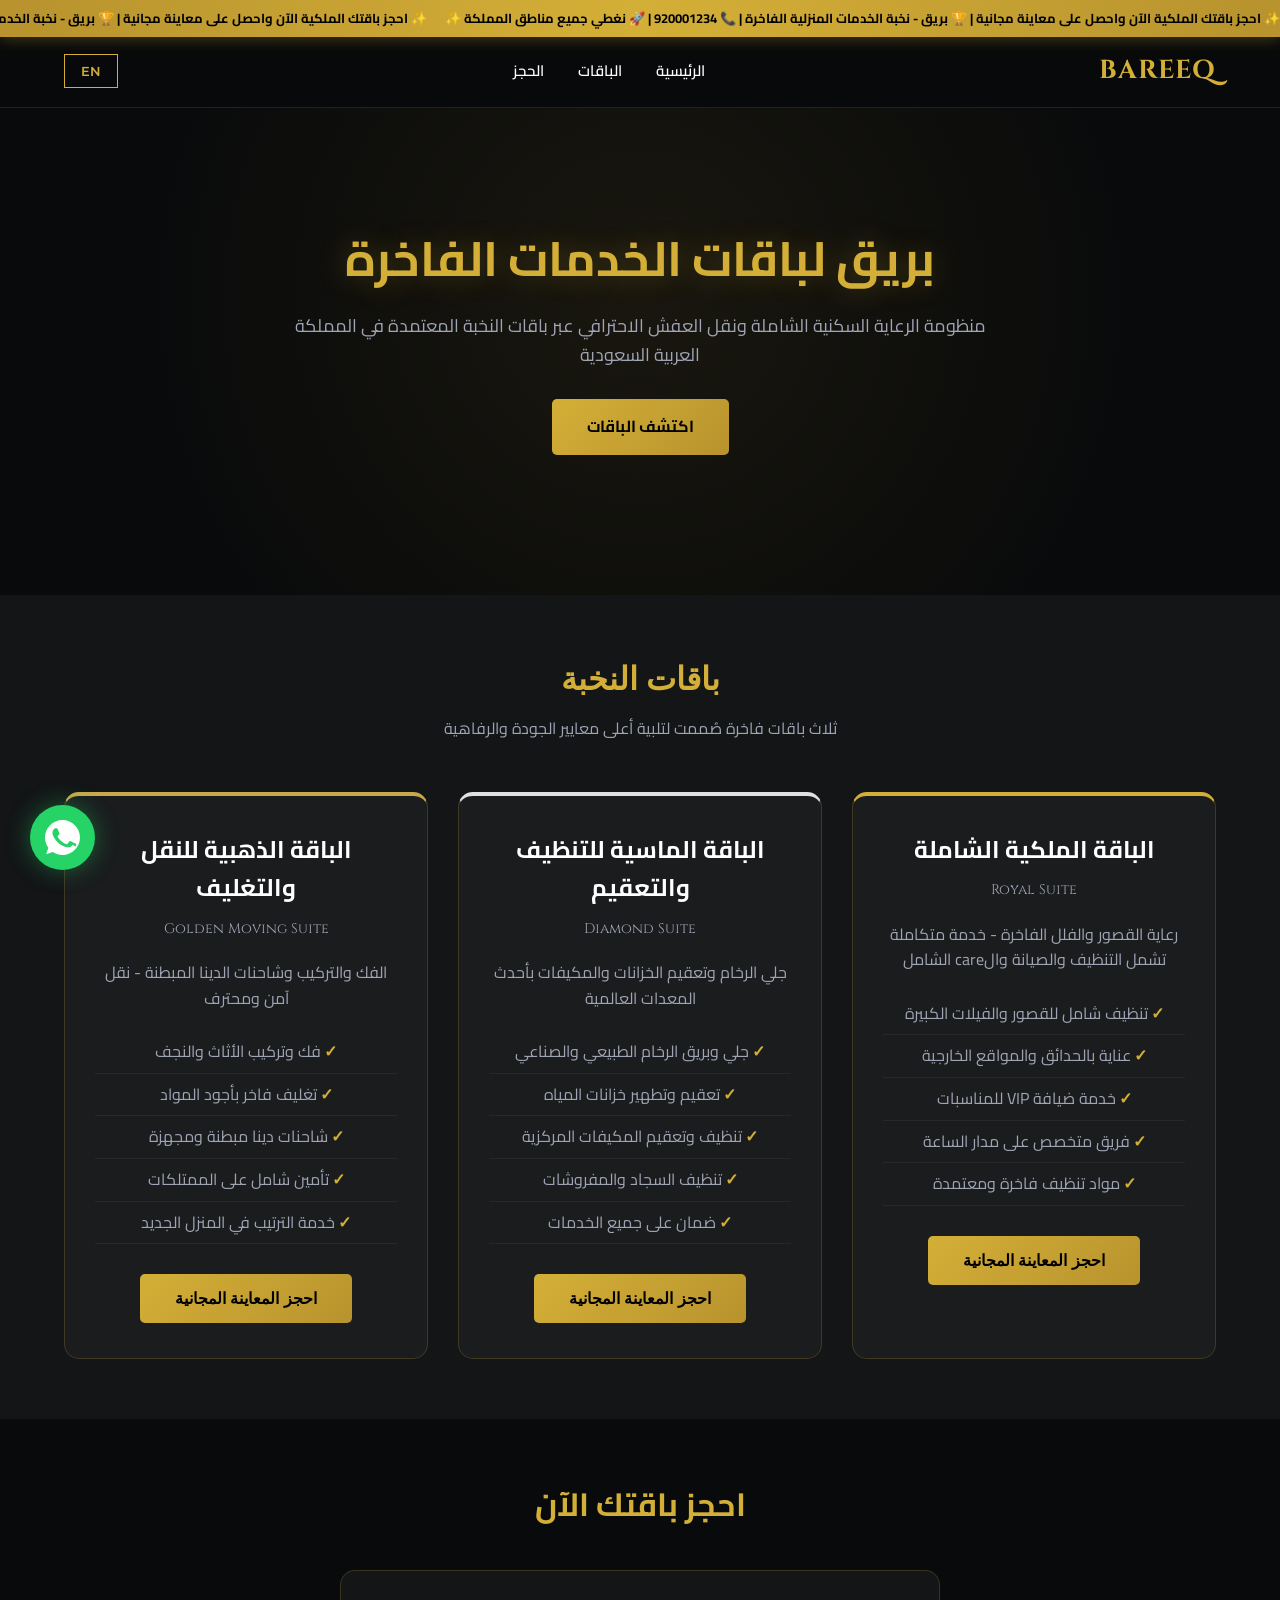
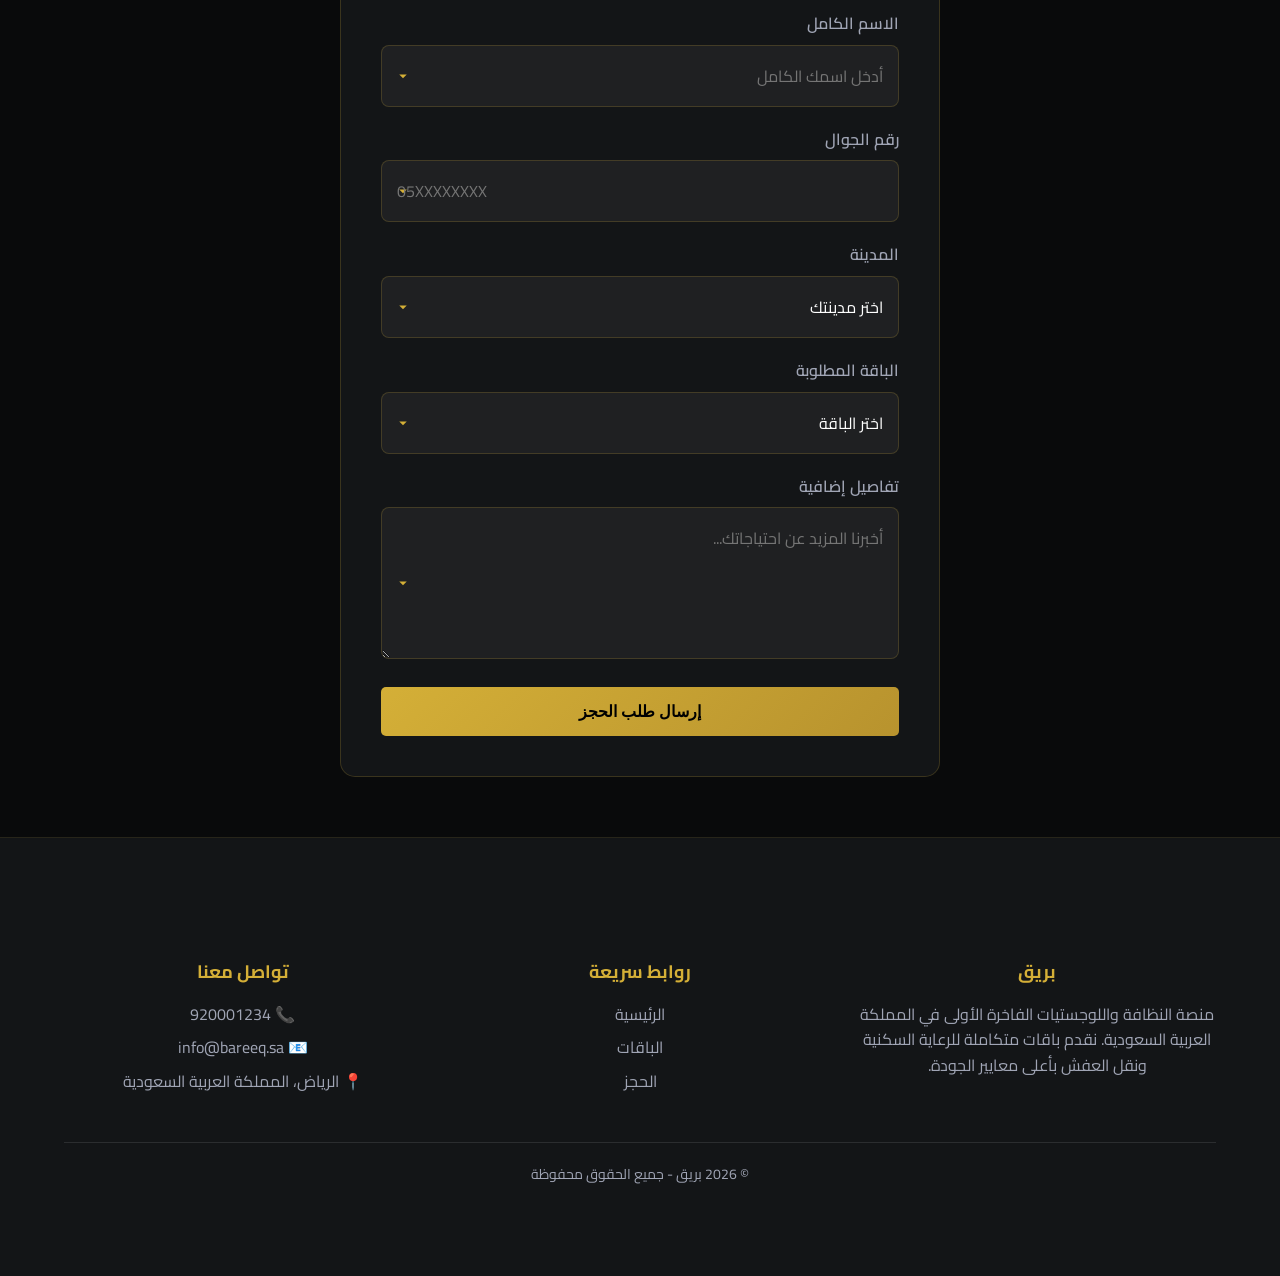
==== doctor/index.html @ 12a72734 "Add files via upload" ====
<!DOCTYPE html>
<html lang="ar" dir="rtl" id="sub-root">
<head>
    <meta charset="UTF-8">
    <meta name="viewport" content="width=device-width, initial-scale=1.0">
    <title>بريق لباقات الخدمات المنزلية واللوجستية الفاخرة | Bareeq Premium Suites</title>
    <meta name="description" content="منظومة الرعاية السكنية الفاخرة ونقل العفش الشامل عبر باقات النخبة المعتمدة في المملكة العربية السعودية. احجز باقتك الآن لتأكيد المعاينة المجانية.">
    
    <meta name="google-site-verification" content="BAREEQ_VIP_VERIFICATION_TOKEN_2026">

    <link rel="preconnect" href="https://fonts.googleapis.com">
    <link rel="preconnect" href="https://fonts.gstatic.com" crossorigin>
    <link href="https://fonts.googleapis.com/css2?family=Cairo:wght@400;600;700&family=Cinzel:wght@600;700&family=Montserrat:wght@400;600;700&display=swap" rel="stylesheet">

    <style>
        :root {
            --charcoal: #090A0B;
            --slate: #131517;
            --gold: #D4AF37;
            --gold-hover: #F3E5AB;
            --white: #FFFFFF;
            --gray: #A0A5B5;
            --success: #25D366;
            --font-ar: 'Cairo', sans-serif;
            --font-en: 'Montserrat', sans-serif;
            --font-title-en: 'Cinzel', serif;
        }

        * { box-sizing: border-box; margin: 0; padding: 0; transition: all 0.3s cubic-bezier(0.25, 0.8, 0.25, 1); }

        body {
            background-color: var(--charcoal);
            color: var(--white);
            font-family: var(--font-ar);
            line-height: 1.6;
            overflow-x: hidden;
        }

        body.en-mode { font-family: var(--font-en); }
        body.en-mode h1, body.en-mode h2, body.en-mode h3 { font-family: var(--font-title-en); }

        .container { width: 90%; max-width: 1200px; margin: 0 auto; padding: 60px 0; }

        /* شريط الإعلانات الفاخر */
        .promo-ticker {
            background: linear-gradient(90deg, #B8932E, var(--gold), #B8932E);
            color: #000; font-weight: 700; font-size: 13px; padding: 8px 0;
            position: fixed; width: 100%; top: 0; z-index: 1100; overflow: hidden;
            box-shadow: 0 2px 15px rgba(212,175,55,0.3);
        }
        .ticker-wrap { display: flex; width: 100%; }
        .ticker-move {
            display: inline-block; white-space: nowrap;
            animation: ticker 20s linear infinite;
        }
        body.en-mode .ticker-move {
            animation: ticker-en 20s linear infinite;
        }
        @keyframes ticker {
            0% { transform: translateX(0); }
            100% { transform: translateX(-50%); }
        }
        @keyframes ticker-en {
            0% { transform: translateX(-50%); }
            100% { transform: translateX(0); }
        }

        /* HEADER */
        header {
            background-color: rgba(9, 10, 11, 0.95);
            border-bottom: 1px solid rgba(214, 175, 55, 0.15);
            position: fixed; width: 100%; top: 35px; z-index: 1000; backdrop-filter: blur(10px);
        }
        .nav-container {
            width: 90%; max-width: 1200px; margin: 0 auto;
            display: flex; justify-content: space-between; align-items: center; padding: 15px 0;
        }
        .logo { font-size: 26px; font-weight: 700; color: var(--gold); font-family: var(--font-title-en) !important; letter-spacing: 1px; }

        nav { display: flex; align-items: center; gap: 10px; }
        nav a {
            color: var(--white); text-decoration: none; margin: 0 12px;
            font-weight: 600; font-size: 15px;
        }
        nav a:hover { color: var(--gold); }

        .header-controls { display: flex; align-items: center; gap: 15px; }
        .lang-btn {
            background: none; border: 1px solid var(--gold); color: var(--gold);
            padding: 8px 16px; cursor: pointer; font-weight: 600; font-family: var(--font-en);
        }
        .lang-btn:hover { background-color: var(--gold); color: #000; box-shadow: 0 0 15px rgba(212,175,55,0.4); }

        .menu-toggle {
            display: none; background: none; border: none; cursor: pointer;
            width: 30px; height: 24px; position: relative; z-index: 1001;
        }
        .menu-toggle span {
            display: block; width: 100%; height: 3px; background: var(--gold);
            border-radius: 2px; position: absolute; left: 0; transition: 0.3s;
        }
        .menu-toggle span:nth-child(1) { top: 0; }
        .menu-toggle span:nth-child(2) { top: 10px; }
        .menu-toggle span:nth-child(3) { top: 20px; }
        .menu-toggle.active span:nth-child(1) { top: 10px; transform: rotate(45deg); }
        .menu-toggle.active span:nth-child(2) { opacity: 0; }
        .menu-toggle.active span:nth-child(3) { top: 10px; transform: rotate(-45deg); }

        /* HERO SECTION */
        .hero {
            padding: 160px 0 80px 0;
            background: radial-gradient(circle at center, rgba(212,175,55,0.08) 0%, transparent 70%);
            text-align: center;
            position: relative;
        }
        .hero h1 {
            font-size: 48px; font-weight: 700; color: var(--gold); margin-bottom: 15px;
            text-shadow: 0 0 30px rgba(212,175,55,0.3);
        }
        .hero p {
            font-size: 18px; color: var(--gray); max-width: 700px; margin: 0 auto 30px auto;
        }

        /* BUTTONS */
        .btn-primary {
            background: linear-gradient(135deg, var(--gold), #B8932E);
            color: #000; padding: 15px 35px; border: none; cursor: pointer;
            font-weight: 700; font-size: 16px; border-radius: 5px; display: inline-block;
            text-decoration: none;
        }
        .btn-primary:hover {
            box-shadow: 0 0 30px rgba(212,175,55,0.5);
            transform: translateY(-2px);
        }

        /* PACKAGES */
        .packages { background-color: var(--slate); }
        .packages .container { text-align: center; }
        .packages h2 {
            font-size: 32px; color: var(--gold); margin-bottom: 10px;
            font-family: var(--font-title-en);
        }
        .packages .subtitle { color: var(--gray); margin-bottom: 50px; }

        .packages-grid {
            display: grid; grid-template-columns: repeat(auto-fit, minmax(300px, 1fr));
            gap: 30px; text-align: center;
        }

        .package-card {
            background: rgba(255,255,255,0.03); border: 1px solid rgba(212,175,55,0.2);
            border-radius: 15px; padding: 35px 30px; position: relative; overflow: hidden;
            text-align: center;
        }
        .package-card:hover { border-color: var(--gold); box-shadow: 0 0 40px rgba(212,175,55,0.1); }
        .package-card.royal { border-top: 4px solid var(--gold); }
        .package-card.diamond { border-top: 4px solid #E0E0E0; }
        .package-card.golden { border-top: 4px solid #C9A84C; }

        .package-card h3 { color: var(--white); font-size: 24px; margin-bottom: 10px; }
        .package-card .en-name { color: var(--gray); font-size: 14px; margin-bottom: 20px; font-family: var(--font-title-en); }

        .features-list { list-style: none; text-align: center; margin-bottom: 30px; }
        .features-list li {
            padding: 8px 0; border-bottom: 1px solid rgba(255,255,255,0.05); color: var(--gray);
        }
        .features-list li::before { content: "✓ "; color: var(--gold); font-weight: bold; }

        /* BOOKING */
        .booking-section { background-color: var(--charcoal); text-align: center; }
        .booking-section h2 { color: var(--gold); margin-bottom: 40px; font-size: 32px; }

        .booking-form {
            background: var(--slate); padding: 40px; border-radius: 15px;
            border: 1px solid rgba(212,175,55,0.2); max-width: 600px; margin: 0 auto;
        }
        .form-group { margin-bottom: 20px; text-align: right; }
        .form-group label { display: block; margin-bottom: 8px; color: var(--gray); font-weight: 600; }
        .form-group input, .form-group select, .form-group textarea {
            width: 100%; padding: 15px; background: rgba(255,255,255,0.05);
            border: 1px solid rgba(212,175,55,0.2); border-radius: 8px; color: var(--white);
            font-family: var(--font-ar); font-size: 16px; appearance: none; -webkit-appearance: none;
            background-image: url("data:image/svg+xml,%3Csvg xmlns='http://www.w3.org/2000/svg' width='12' height='12' fill='%23D4AF37' viewBox='0 0 16 16'%3E%3Cpath d='M8 11L3 6h10z'/%3E%3C/svg%3E");
            background-repeat: no-repeat; background-position: left 15px center;
        }
        .form-group select option {
            background: #1a1c1e; color: var(--white); padding: 10px;
        }
        .form-group input:focus, .form-group select:focus, .form-group textarea:focus {
            outline: none; border-color: var(--gold); box-shadow: 0 0 15px rgba(212,175,55,0.2);
        }

        /* FOOTER */
        footer {
            background: var(--slate); border-top: 1px solid rgba(212,175,55,0.1);
            padding: 60px 0 30px 0; text-align: center;
        }
        .footer-grid {
            display: grid; grid-template-columns: repeat(auto-fit, minmax(250px, 1fr));
            gap: 40px; margin-bottom: 40px; text-align: center;
        }
        .footer-col h4 { color: var(--gold); margin-bottom: 15px; font-size: 18px; }
        .footer-col p, .footer-col a { color: var(--gray); text-decoration: none; display: block; margin-bottom: 8px; }
        .footer-col a:hover { color: var(--gold); }
        .copyright { border-top: 1px solid rgba(255,255,255,0.1); padding-top: 20px; color: var(--gray); font-size: 14px; }

        /* WHATSAPP FAB */
        .whatsapp-fab {
            position: fixed; bottom: 30px; left: 30px; z-index: 999;
            background: var(--success); color: white; width: 65px; height: 65px;
            border-radius: 50%; display: flex; justify-content: center; align-items: center;
            font-size: 35px; box-shadow: 0 0 25px rgba(37,211,102,0.4); cursor: pointer; text-decoration: none;
        }
        .whatsapp-fab:hover { transform: scale(1.1); box-shadow: 0 0 40px rgba(37,211,102,0.6); }

        /* RESPONSIVE */
        @media (max-width: 1024px) {
            .hero h1 { font-size: 40px; }
            .packages h2, .booking-section h2 { font-size: 28px; }
            .package-card h3 { font-size: 22px; }
        }

        @media (max-width: 768px) {
            .container { padding: 40px 0; width: 92%; }
            .promo-ticker { font-size: 11px; padding: 6px 0; }
            header { top: 28px; }
            .nav-container { flex-wrap: wrap; justify-content: center; padding: 12px 0; }
            .menu-toggle { display: block; order: 1; }
            nav {
                display: none; width: 100%; order: 3; flex-direction: column;
                align-items: center; gap: 0; padding: 15px 0 5px 0;
                border-top: 1px solid rgba(212,175,55,0.15); margin-top: 12px;
            }
            nav.active { display: flex; }
            nav a { margin: 10px 0 !important; font-size: 15px; padding: 8px 20px; }
            .nav-lang { margin-top: 5px; }
            .logo { font-size: 22px; order: 0; flex: 1; text-align: right; }
            .header-controls { display: none; }
            .hero { padding: 100px 0 60px 0; }
            .hero h1 { font-size: 30px; line-height: 1.4; margin-bottom: 15px; }
            .hero p { font-size: 15px; line-height: 1.8; margin-bottom: 30px; }
            .hero .btn-primary { padding: 14px 35px; font-size: 15px; }
            .packages h2, .booking-section h2 { font-size: 22px; }
            .packages .subtitle { font-size: 13px; margin-bottom: 30px; }
            .packages-grid { grid-template-columns: 1fr; gap: 20px; }
            .package-card { padding: 25px 20px; }
            .package-card h3 { font-size: 20px; }
            .features-list li { font-size: 14px; padding: 6px 0; }
            .booking-form { padding: 25px 20px; }
            .footer-grid { grid-template-columns: 1fr; gap: 30px; }
            .whatsapp-fab { width: 55px; height: 55px; bottom: 20px; left: 20px; }
            .whatsapp-fab svg { width: 28px; height: 28px; }
        }

        @media (max-width: 480px) {
            .container { width: 94%; padding: 30px 0; }
            .promo-ticker { font-size: 10px; }
            header { top: 24px; }
            .nav-container { padding: 10px 0; }
            nav a { margin: 0 6px !important; font-size: 12px; }
            .lang-btn { padding: 6px 12px; font-size: 12px; }
            .hero { padding: 90px 0 50px 0; }
            .hero h1 { font-size: 26px; line-height: 1.4; margin-bottom: 10px; }
            .hero p { font-size: 13px; line-height: 1.8; margin-bottom: 25px; }
            .btn-primary { padding: 12px 24px; font-size: 14px; width: 100%; text-align: center; }
            .packages h2, .booking-section h2 { font-size: 22px; margin-bottom: 15px; }
            .packages .subtitle { font-size: 13px; }
            .package-card { padding: 20px 15px; border-radius: 10px; }
            .package-card h3 { font-size: 18px; }
            .package-card .en-name { font-size: 12px; }
            .package-card p:nth-of-type(1) { font-size: 13px; }
            .features-list li { font-size: 13px; padding: 5px 0; }
            .booking-form { padding: 20px 15px; border-radius: 10px; }
            .form-group input, .form-group select, .form-group textarea { padding: 12px; font-size: 14px; }
            .footer-col h4 { font-size: 16px; }
            .footer-col p, .footer-col a { font-size: 13px; }
            .copyright { font-size: 12px; }
            .whatsapp-fab { width: 50px; height: 50px; bottom: 15px; left: 15px; }
            .whatsapp-fab svg { width: 25px; height: 25px; }
        }

        @media (max-width: 360px) {
            .hero h1 { font-size: 24px; line-height: 1.4; }
            .hero p { font-size: 12px; line-height: 1.8; }
            nav a { margin: 0 4px !important; font-size: 11px; }
            .package-card h3 { font-size: 16px; }
        }
    </style>
</head>
<body>

    <!-- شريط الإعلانات -->
    <div class="promo-ticker">
        <div class="ticker-wrap">
            <div class="ticker-move">
                ✨ احجز باقتك الملكية الآن واحصل على معاينة مجانية | 🏆 بريق - نخبة الخدمات المنزلية الفاخرة | 📞 920001234 | 🚀 نغطي جميع مناطق المملكة ✨&nbsp;&nbsp;&nbsp;&nbsp;&nbsp;&nbsp;✨ احجز باقتك الملكية الآن واحصل على معاينة مجانية | 🏆 بريق - نخبة الخدمات المنزلية الفاخرة | 📞 920001234 | 🚀 نغطي جميع مناطق المملكة ✨
            </div>
        </div>
    </div>

    <!-- HEADER -->
    <header>
        <div class="nav-container">
            <div class="logo">BAREEQ</div>
            <button class="menu-toggle" onclick="toggleMenu()">
                <span></span><span></span><span></span>
            </button>
            <nav>
                <a href="#home">الرئيسية</a>
                <a href="#packages">الباقات</a>
                <a href="#booking">الحجز</a>
            </nav>
            <div class="header-controls">
                <button class="lang-btn" onclick="toggleLang()">EN</button>
            </div>
        </div>
    </header>

    <!-- HERO -->
    <section class="hero" id="home">
        <div class="container">
            <h1>بريق لباقات الخدمات الفاخرة</h1>
            <p>منظومة الرعاية السكنية الشاملة ونقل العفش الاحترافي عبر باقات النخبة المعتمدة في المملكة العربية السعودية</p>
            <a href="#packages" class="btn-primary">اكتشف الباقات</a>
        </div>
    </section>

    <!-- PACKAGES -->
    <section class="packages" id="packages">
        <div class="container">
            <h2>باقات النخبة</h2>
            <p class="subtitle">ثلاث باقات فاخرة صُممت لتلبية أعلى معايير الجودة والرفاهية</p>
            
            <div class="packages-grid">
                <!-- الباقة الملكية -->
                <div class="package-card royal">
                    <h3>الباقة الملكية الشاملة</h3>
                    <p class="en-name">Royal Suite</p>
                    <p style="color:var(--gray);margin-bottom:20px;">رعاية القصور والفلل الفاخرة - خدمة متكاملة تشمل التنظيف والصيانة والcare الشامل</p>
                    <ul class="features-list">
                        <li>تنظيف شامل للقصور والفيلات الكبيرة</li>
                        <li>عناية بالحدائق والمواقع الخارجية</li>
                        <li>خدمة ضيافة VIP للمناسبات</li>
                        <li>فريق متخصص على مدار الساعة</li>
                        <li>مواد تنظيف فاخرة ومعتمدة</li>
                    </ul>
                    <button class="btn-primary" onclick="selectPackage('royal')">احجز المعاينة المجانية</button>
                </div>

                <!-- الباقة الماسية -->
                <div class="package-card diamond">
                    <h3>الباقة الماسية للتنظيف والتعقيم</h3>
                    <p class="en-name">Diamond Suite</p>
                    <p style="color:var(--gray);margin-bottom:20px;">جلي الرخام وتعقيم الخزانات والمكيفات بأحدث المعدات العالمية</p>
                    <ul class="features-list">
                        <li>جلي وبريق الرخام الطبيعي والصناعي</li>
                        <li>تعقيم وتطهير خزانات المياه</li>
                        <li>تنظيف وتعقيم المكيفات المركزية</li>
                        <li>تنظيف السجاد والمفروشات</li>
                        <li>ضمان على جميع الخدمات</li>
                    </ul>
                    <button class="btn-primary" onclick="selectPackage('diamond')">احجز المعاينة المجانية</button>
                </div>

                <!-- الباقة الذهبية -->
                <div class="package-card golden">
                    <h3>الباقة الذهبية للنقل والتغليف</h3>
                    <p class="en-name">Golden Moving Suite</p>
                    <p style="color:var(--gray);margin-bottom:20px;">الفك والتركيب وشاحنات الدينا المبطنة - نقل آمن ومحترف</p>
                    <ul class="features-list">
                        <li>فك وتركيب الأثاث والنجف</li>
                        <li>تغليف فاخر بأجود المواد</li>
                        <li>شاحنات دينا مبطنة ومجهزة</li>
                        <li>تأمين شامل على الممتلكات</li>
                        <li>خدمة الترتيب في المنزل الجديد</li>
                    </ul>
                    <button class="btn-primary" onclick="selectPackage('golden')">احجز المعاينة المجانية</button>
                </div>
            </div>
        </div>
    </section>

    <!-- BOOKING -->
    <section class="booking-section" id="booking">
        <div class="container">
            <h2>احجز باقتك الآن</h2>
            <div class="booking-form">
                <form id="bookingForm" onsubmit="handleBooking(event)">
                    <div class="form-group">
                        <label>الاسم الكامل</label>
                        <input type="text" name="name" placeholder="أدخل اسمك الكامل" required>
                    </div>
                    <div class="form-group">
                        <label>رقم الجوال</label>
                        <input type="tel" name="phone" placeholder="05XXXXXXXX" required>
                    </div>
                    <div class="form-group">
                        <label>المدينة</label>
                        <select name="city" required>
                            <option value="">اختر مدينتك</option>
                            <option value="riyadh">الرياض</option>
                            <option value="jeddah">جدة</option>
                            <option value="makkah">مكة المكرمة</option>
                            <option value="madinah">المدينة المنورة</option>
                            <option value="dammam">الدمام</option>
                            <option value="other">أخرى</option>
                        </select>
                    </div>
                    <div class="form-group">
                        <label>الباقة المطلوبة</label>
                        <select name="package" id="packageSelect" required>
                            <option value="">اختر الباقة</option>
                            <option value="royal">👑 الباقة الملكية الشاملة</option>
                            <option value="diamond">💎 الباقة الماسية للتنظيف والتعقيم</option>
                            <option value="golden">📦 الباقة الذهبية للنقل والتغليف</option>
                        </select>
                    </div>
                    <div class="form-group">
                        <label>تفاصيل إضافية</label>
                        <textarea name="details" rows="4" placeholder="أخبرنا المزيد عن احتياجاتك..."></textarea>
                    </div>
                    <button type="submit" class="btn-primary" style="width:100%;">إرسال طلب الحجز</button>
                </form>
            </div>
        </div>
    </section>

    <!-- FOOTER -->
    <footer>
        <div class="container">
            <div class="footer-grid">
                <div class="footer-col">
                    <h4>بريق</h4>
                    <p>منصة النظافة واللوجستيات الفاخرة الأولى في المملكة العربية السعودية. نقدم باقات متكاملة للرعاية السكنية ونقل العفش بأعلى معايير الجودة.</p>
                </div>
                <div class="footer-col">
                    <h4>روابط سريعة</h4>
                    <a href="#home">الرئيسية</a>
                    <a href="#packages">الباقات</a>
                    <a href="#booking">الحجز</a>
                </div>
                <div class="footer-col">
                    <h4>تواصل معنا</h4>
                    <p>📞 920001234</p>
                    <p>📧 info@bareeq.sa</p>
                    <p>📍 الرياض، المملكة العربية السعودية</p>
                </div>
            </div>
            <div class="copyright">
                © 2026 بريق - جميع الحقوق محفوظة
            </div>
        </div>
    </footer>

    <!-- WHATSAPP -->
    <a href="https://wa.me/966500000000" class="whatsapp-fab" target="_blank">
        <svg viewBox="0 0 32 32" width="35" height="35" fill="white">
            <path d="M16.004 0h-.008C7.174 0 0 7.176 0 16c0 3.5 1.132 6.744 3.054 9.374L1.054 31.25l6.118-1.958C9.756 30.988 12.778 32 16.004 32 24.83 32 32 24.822 32 16S24.83 0 16.004 0zm9.326 22.594c-.39 1.096-1.932 2.008-3.144 2.27-.836.18-1.926.322-5.596-1.2-4.696-1.922-7.716-6.68-7.946-7.006-.222-.326-1.862-2.476-1.862-4.724 0-2.248 1.182-3.35 1.606-3.806.39-.422.926-.54 1.246-.54.326 0 .646.004.926.016.3.012.7-.114 1.094.83.39.92 1.336 3.25 1.454 3.486.116.236.236.516.074.824-.156.326-.31.526-.584.814-.274.286-.546.64-.784.858-.274.246-.56.51-.234.964.326.454 1.45 2.388 3.118 3.87 2.144 1.902 3.954 2.492 4.514 2.764.56.272.89.23 1.216-.14.326-.37 1.392-1.616 1.762-2.176.37-.56.74-.466 1.246-.28.51.186 3.25 1.532 3.81 1.81.56.276.934.416 1.074.65.136.236.136 1.37-.254 2.466z"/>
        </svg>
    </a>

    <script>
        const translations = {
            ar: {
                ticker: '✨ احجز باقتك الملكية الآن واحصل على معاينة مجانية | 🏆 بريق - نخبة الخدمات المنزلية الفاخرة | 📞 920001234 | 🚀 نغطي جميع مناطق المملكة ✨&nbsp;&nbsp;&nbsp;&nbsp;&nbsp;&nbsp;✨ احجز باقتك الملكية الآن واحصل على معاينة مجانية | 🏆 بريق - نخبة الخدمات المنزلية الفاخرة | 📞 920001234 | 🚀 نغطي جميع مناطق المملكة ✨',
                navHome: 'الرئيسية',
                navPackages: 'الباقات',
                navBooking: 'الحجز',
                heroTitle: 'بريق لباقات الخدمات الفاخرة',
                heroDesc: 'منظومة الرعاية السكنية الشاملة ونقل العفش الاحترافي عبر باقات النخبة المعتمدة في المملكة العربية السعودية',
                heroBtn: 'اكتشف الباقات',
                packagesTitle: 'باقات النخبة',
                packagesSub: 'ثلاث باقات فاخرة صُممت لتلبية أعلى معايير الجودة والرفاهية',
                royalTitle: 'الباقة الملكية الشاملة',
                royalDesc: 'رعاية القصور والفلل الفاخرة - خدمة متكاملة تشمل التنظيف والصيانة والرعاية الشاملة',
                royalF1: 'تنظيف شامل للقصور والفيلات الكبيرة',
                royalF2: 'عناية بالحدائق والمواقع الخارجية',
                royalF3: 'خدمة ضيافة VIP للمناسبات',
                royalF4: 'فريق متخصص على مدار الساعة',
                royalF5: 'مواد تنظيف فاخرة ومعتمدة',
                diamondTitle: 'الباقة الماسية للتنظيف والتعقيم',
                diamondDesc: 'جلي الرخام وتعقيم الخزانات والمكيفات بأحدث المعدات العالمية',
                diamondF1: 'جلي وبريق الرخام الطبيعي والصناعي',
                diamondF2: 'تعقيم وتطهير خزانات المياه',
                diamondF3: 'تنظيف وتعقيم المكيفات المركزية',
                diamondF4: 'تنظيف السجاد والمفروشات',
                diamondF5: 'ضمان على جميع الخدمات',
                goldenTitle: 'الباقة الذهبية للنقل والتغليف',
                goldenDesc: 'الفك والتركيب وشاحنات الدينا المبطنة - نقل آمن ومحترف',
                goldenF1: 'فك وتركيب الأثاث والنجف',
                goldenF2: 'تغليف فاخر بأجود المواد',
                goldenF3: 'شاحنات دينا مبطنة ومجهزة',
                goldenF4: 'تأمين شامل على الممتلكات',
                goldenF5: 'خدمة الترتيب في المنزل الجديد',
                bookBtn: 'احجز المعاينة المجانية',
                bookingTitle: 'احجز باقتك الآن',
                nameLabel: 'الاسم الكامل',
                namePh: 'أدخل اسمك الكامل',
                phoneLabel: 'رقم الجوال',
                cityLabel: 'المدينة',
                cityPh: 'اختر مدينتك',
                pkgLabel: 'الباقة المطلوبة',
                pkgPh: 'اختر الباقة',
                detailsLabel: 'تفاصيل إضافية',
                detailsPh: 'أخبرنا المزيد عن احتياجاتك...',
                submitBtn: 'إرسال طلب الحجز',
                footerDesc: 'منصة النظافة واللوجستيات الفاخرة الأولى في المملكة العربية السعودية. نقدم باقات متكاملة للرعاية السكنية ونقل العفش بأعلى معايير الجودة.',
                footerQuick: 'روابط سريعة',
                footerContact: 'تواصل معنا',
                copyright: '© 2026 بريق - جميع الحقوق محفوظة',
                alertMsg: 'تم إرسال طلبك بنجاح! سنتواصل معك قريباً.'
            },
            en: {
                ticker: '✨ Book your Royal Suite now and get a free inspection | 🏆 BAREEQ - Premium Home Services | 📞 920001234 | 🚀 Serving all regions of Saudi Arabia ✨&nbsp;&nbsp;&nbsp;&nbsp;&nbsp;&nbsp;✨ Book your Royal Suite now and get a free inspection | 🏆 BAREEQ - Premium Home Services | 📞 920001234 | 🚀 Serving all regions of Saudi Arabia ✨',
                navHome: 'Home',
                navPackages: 'Packages',
                navBooking: 'Booking',
                heroTitle: 'BAREEQ Premium Service Suites',
                heroDesc: 'Comprehensive residential care and professional furniture moving through elite packages certified in Saudi Arabia',
                heroBtn: 'Explore Packages',
                packagesTitle: 'Elite Packages',
                packagesSub: 'Three premium packages designed to meet the highest standards of quality and luxury',
                royalTitle: 'Royal Suite',
                royalDesc: 'Luxury villas and palaces care - comprehensive service including cleaning, maintenance and full care',
                royalF1: 'Comprehensive cleaning for palaces and large villas',
                royalF2: 'Garden and outdoor area care',
                royalF3: 'VIP hospitality service for events',
                royalF4: 'Specialized team available 24/7',
                royalF5: 'Premium certified cleaning materials',
                diamondTitle: 'Diamond Cleaning & Sterilization Suite',
                diamondDesc: 'Marble polishing and sterilization of tanks and AC units with the latest global equipment',
                diamondF1: 'Natural and industrial marble polishing',
                diamondF2: 'Water tank sterilization and purification',
                diamondF3: 'Central AC cleaning and sterilization',
                diamondF4: 'Carpet and upholstery cleaning',
                diamondF5: 'Warranty on all services',
                goldenTitle: 'Golden Moving Suite',
                goldenDesc: 'Disassembly, assembly and padded trucks - safe and professional moving',
                goldenF1: 'Furniture and chandelier disassembly and assembly',
                goldenF2: 'Premium packaging with finest materials',
                goldenF3: 'Padded and equipped Dina trucks',
                goldenF4: 'Comprehensive property insurance',
                goldenF5: 'Arrangement service in your new home',
                bookBtn: 'Book Free Inspection',
                bookingTitle: 'Book Your Package Now',
                nameLabel: 'Full Name',
                namePh: 'Enter your full name',
                phoneLabel: 'Mobile Number',
                cityLabel: 'City',
                cityPh: 'Select your city',
                pkgLabel: 'Required Package',
                pkgPh: 'Select package',
                detailsLabel: 'Additional Details',
                detailsPh: 'Tell us more about your needs...',
                submitBtn: 'Submit Booking Request',
                footerDesc: 'The first premium cleaning and logistics platform in Saudi Arabia. We offer comprehensive packages for residential care and furniture moving with the highest quality standards.',
                footerQuick: 'Quick Links',
                footerContact: 'Contact Us',
                copyright: '© 2026 BAREEQ - All Rights Reserved',
                alertMsg: 'Your request has been sent successfully! We will contact you soon.'
            }
        };

        let isEn = false;

        function toggleMenu() {
            document.querySelector('.menu-toggle').classList.toggle('active');
            document.querySelector('nav').classList.toggle('active');
        }

        function toggleLang() {
            isEn = !isEn;
            const lang = isEn ? 'en' : 'ar';
            const t = translations[lang];

            document.body.classList.toggle('en-mode', isEn);
            document.documentElement.lang = lang;
            document.documentElement.dir = isEn ? 'ltr' : 'rtl';
            document.querySelector('.lang-btn').textContent = isEn ? 'عربي' : 'EN';

            document.querySelector('.ticker-move').innerHTML = t.ticker;
            document.querySelector('.hero h1').textContent = t.heroTitle;
            document.querySelector('.hero p').textContent = t.heroDesc;
            document.querySelector('.hero .btn-primary').textContent = t.heroBtn;
            document.querySelector('.packages h2').textContent = t.packagesTitle;
            document.querySelector('.packages .subtitle').textContent = t.packagesSub;

            document.querySelector('.nav-container nav a:nth-child(1)').textContent = t.navHome;
            document.querySelector('.nav-container nav a:nth-child(2)').textContent = t.navPackages;
            document.querySelector('.nav-container nav a:nth-child(3)').textContent = t.navBooking;

            const royal = document.querySelector('.package-card.royal');
            royal.querySelector('h3').textContent = t.royalTitle;
            royal.querySelector('p:nth-of-type(1)').textContent = t.royalDesc;
            royal.querySelectorAll('.features-list li')[0].textContent = t.royalF1;
            royal.querySelectorAll('.features-list li')[1].textContent = t.royalF2;
            royal.querySelectorAll('.features-list li')[2].textContent = t.royalF3;
            royal.querySelectorAll('.features-list li')[3].textContent = t.royalF4;
            royal.querySelectorAll('.features-list li')[4].textContent = t.royalF5;

            const diamond = document.querySelector('.package-card.diamond');
            diamond.querySelector('h3').textContent = t.diamondTitle;
            diamond.querySelector('p:nth-of-type(1)').textContent = t.diamondDesc;
            diamond.querySelectorAll('.features-list li')[0].textContent = t.diamondF1;
            diamond.querySelectorAll('.features-list li')[1].textContent = t.diamondF2;
            diamond.querySelectorAll('.features-list li')[2].textContent = t.diamondF3;
            diamond.querySelectorAll('.features-list li')[3].textContent = t.diamondF4;
            diamond.querySelectorAll('.features-list li')[4].textContent = t.diamondF5;

            const golden = document.querySelector('.package-card.golden');
            golden.querySelector('h3').textContent = t.goldenTitle;
            golden.querySelector('p:nth-of-type(1)').textContent = t.goldenDesc;
            golden.querySelectorAll('.features-list li')[0].textContent = t.goldenF1;
            golden.querySelectorAll('.features-list li')[1].textContent = t.goldenF2;
            golden.querySelectorAll('.features-list li')[2].textContent = t.goldenF3;
            golden.querySelectorAll('.features-list li')[3].textContent = t.goldenF4;
            golden.querySelectorAll('.features-list li')[4].textContent = t.goldenF5;

            document.querySelectorAll('.package-card .btn-primary').forEach(btn => btn.textContent = t.bookBtn);

            document.querySelector('.booking-section h2').textContent = t.bookingTitle;
            document.querySelector('label[for="name"]') || true;
            const labels = document.querySelectorAll('.form-group label');
            labels[0].textContent = t.nameLabel;
            labels[1].textContent = t.phoneLabel;
            labels[2].textContent = t.cityLabel;
            labels[3].textContent = t.pkgLabel;
            labels[4].textContent = t.detailsLabel;

            document.querySelector('input[name="name"]').placeholder = t.namePh;
            document.querySelector('input[name="phone"]').placeholder = t.phonePh || t.phoneLabel;
            document.querySelector('select[name="city"] option:first-child').textContent = t.cityPh;
            document.querySelector('select[name="package"] option:first-child').textContent = t.pkgPh;
            document.querySelector('textarea[name="details"]').placeholder = t.detailsPh;
            document.querySelector('#bookingForm button[type="submit"]').textContent = t.submitBtn;

            document.querySelector('.footer-col:nth-child(1) h4').textContent = 'BAREEQ';
            document.querySelector('.footer-col:nth-child(1) p').textContent = t.footerDesc;
            document.querySelector('.footer-col:nth-child(2) h4').textContent = t.footerQuick;
            document.querySelector('.footer-col:nth-child(3) h4').textContent = t.footerContact;
            document.querySelector('.copyright').textContent = t.copyright;
        }

        function selectPackage(type) {
            document.getElementById('packageSelect').value = type;
            document.getElementById('booking').scrollIntoView({ behavior: 'smooth' });
        }

        function handleBooking(e) {
            e.preventDefault();
            const form = e.target;
            const data = new FormData(form);
            const lang = isEn ? 'en' : 'ar';
            const t = translations[lang];

            const message = isEn
                ? `*New Booking Request*\n\nName: ${data.get('name')}\nPhone: ${data.get('phone')}\nCity: ${data.get('city')}\nPackage: ${data.get('package')}\nDetails: ${data.get('details')}`
                : `*طلب حجز جديد*\n\nالاسم: ${data.get('name')}\nالجوال: ${data.get('phone')}\nالمدينة: ${data.get('city')}\nالباقة: ${data.get('package')}\nالتفاصيل: ${data.get('details')}`;

            window.open(`https://wa.me/966500000000?text=${encodeURIComponent(message)}`, '_blank');

            alert(t.alertMsg);
            form.reset();
        }
    </script>
</body>
</html>
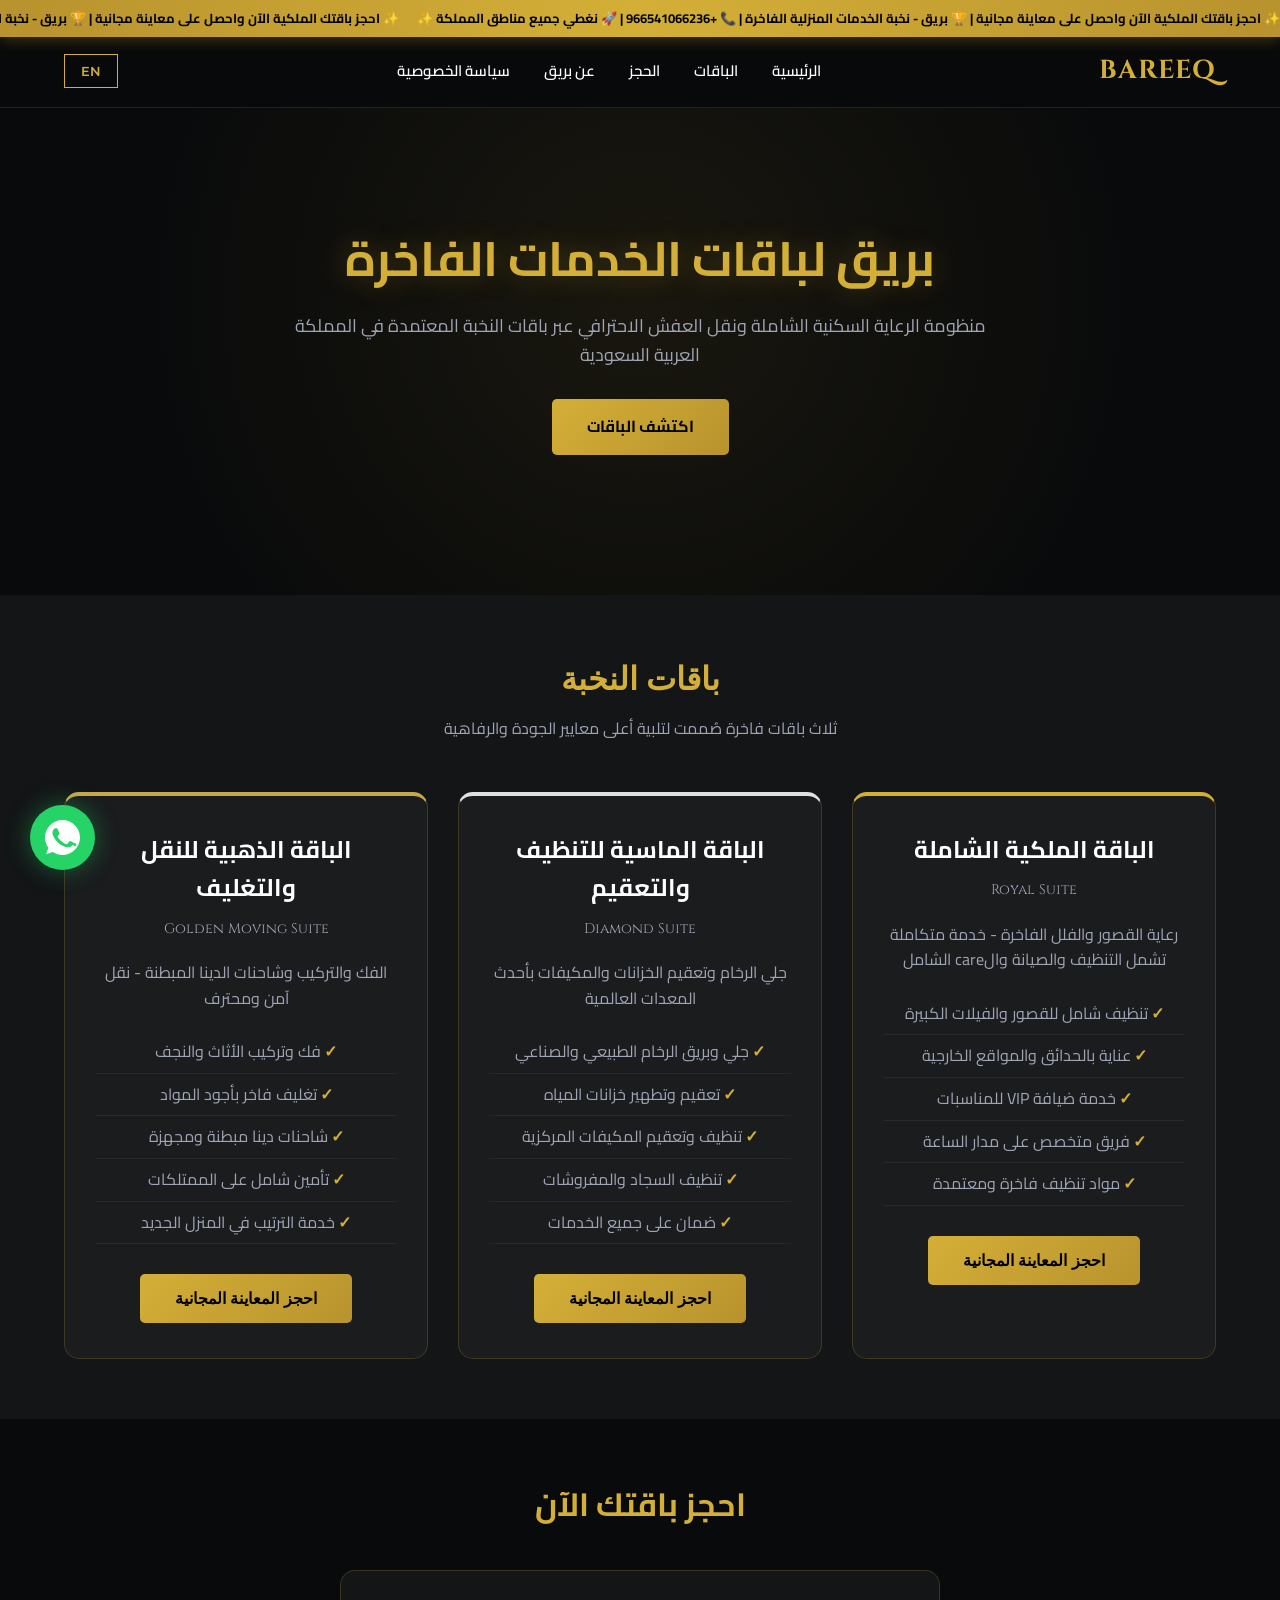
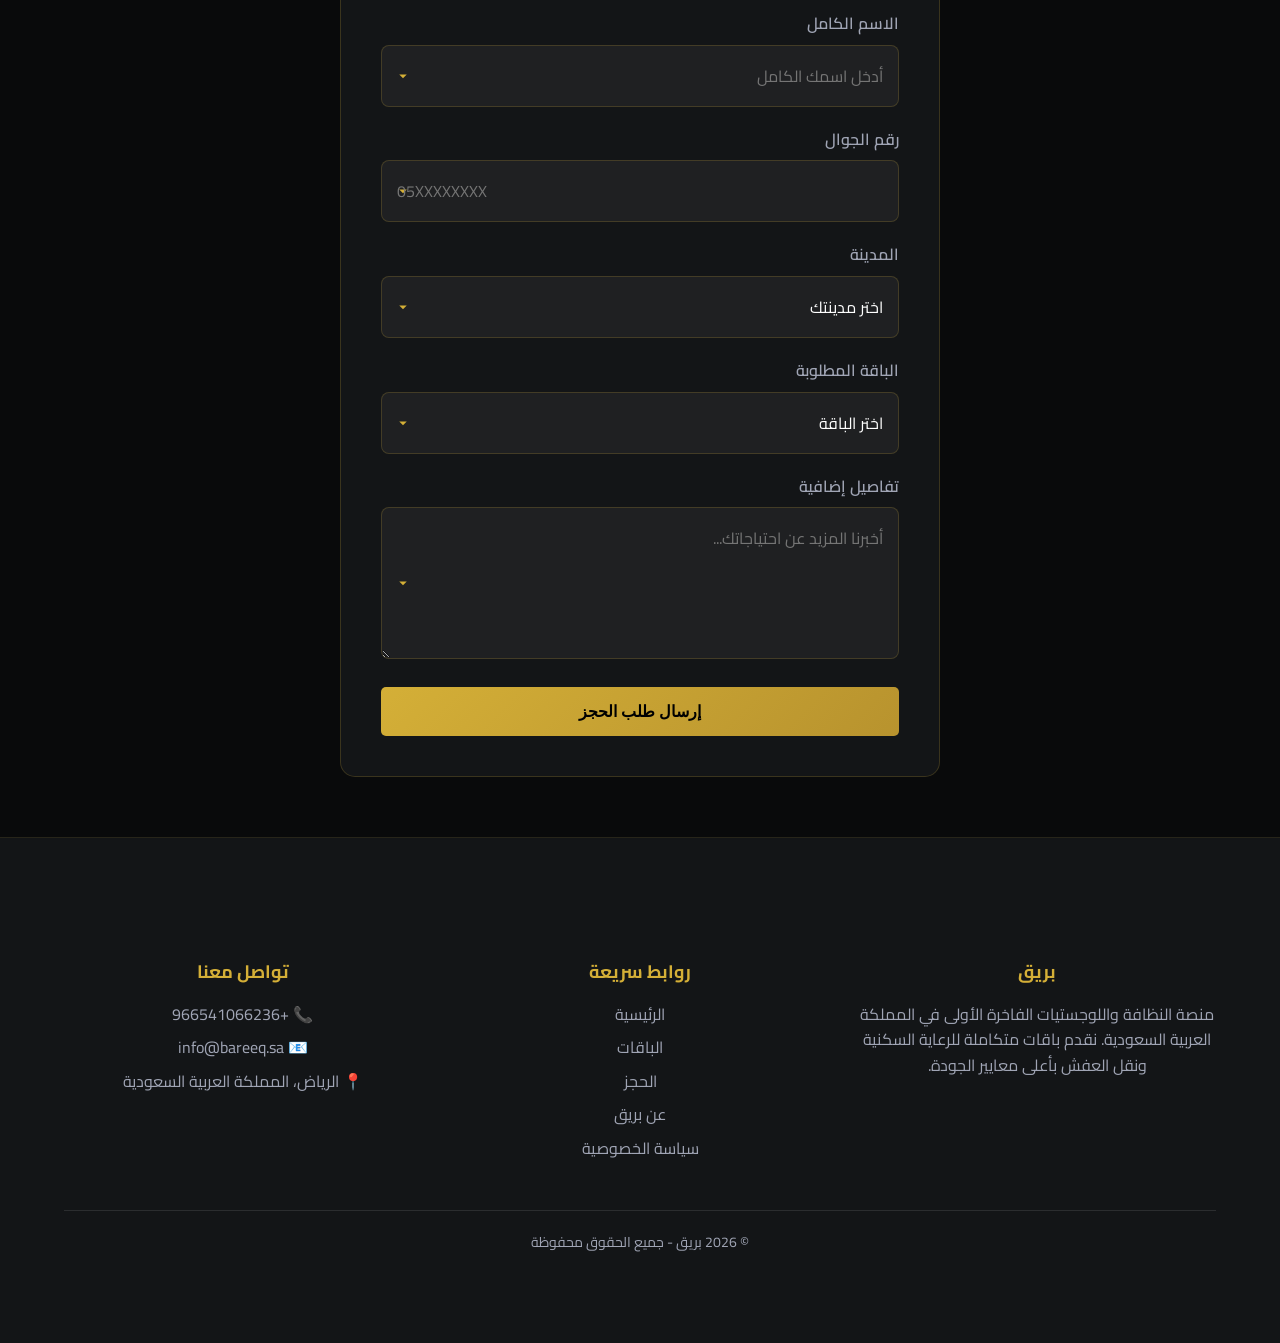
==== commit 3dde0505: "Add files via upload" ====
--- a/doctor/index.html
+++ b/doctor/index.html
@@ -293,7 +293,7 @@
     <div class="promo-ticker">
         <div class="ticker-wrap">
             <div class="ticker-move">
-                ✨ احجز باقتك الملكية الآن واحصل على معاينة مجانية | 🏆 بريق - نخبة الخدمات المنزلية الفاخرة | 📞 920001234 | 🚀 نغطي جميع مناطق المملكة ✨&nbsp;&nbsp;&nbsp;&nbsp;&nbsp;&nbsp;✨ احجز باقتك الملكية الآن واحصل على معاينة مجانية | 🏆 بريق - نخبة الخدمات المنزلية الفاخرة | 📞 920001234 | 🚀 نغطي جميع مناطق المملكة ✨
+                ✨ احجز باقتك الملكية الآن واحصل على معاينة مجانية | 🏆 بريق - نخبة الخدمات المنزلية الفاخرة | 📞 +966541066236 | 🚀 نغطي جميع مناطق المملكة ✨&nbsp;&nbsp;&nbsp;&nbsp;&nbsp;&nbsp;✨ احجز باقتك الملكية الآن واحصل على معاينة مجانية | 🏆 بريق - نخبة الخدمات المنزلية الفاخرة | 📞 +966541066236 | 🚀 نغطي جميع مناطق المملكة ✨
             </div>
         </div>
     </div>
@@ -306,9 +306,11 @@
                 <span></span><span></span><span></span>
             </button>
             <nav>
-                <a href="#home">الرئيسية</a>
-                <a href="#packages">الباقات</a>
-                <a href="#booking">الحجز</a>
+                <a href="index.html">الرئيسية</a>
+                <a href="packages.html">الباقات</a>
+                <a href="booking.html">الحجز</a>
+                <a href="about.html">عن بريق</a>
+                <a href="privacy.html">سياسة الخصوصية</a>
             </nav>
             <div class="header-controls">
                 <button class="lang-btn" onclick="toggleLang()">EN</button>
@@ -321,7 +323,7 @@
         <div class="container">
             <h1>بريق لباقات الخدمات الفاخرة</h1>
             <p>منظومة الرعاية السكنية الشاملة ونقل العفش الاحترافي عبر باقات النخبة المعتمدة في المملكة العربية السعودية</p>
-            <a href="#packages" class="btn-primary">اكتشف الباقات</a>
+            <a href="packages.html" class="btn-primary">اكتشف الباقات</a>
         </div>
     </section>
 
@@ -435,13 +437,15 @@
                 </div>
                 <div class="footer-col">
                     <h4>روابط سريعة</h4>
-                    <a href="#home">الرئيسية</a>
-                    <a href="#packages">الباقات</a>
-                    <a href="#booking">الحجز</a>
+                    <a href="index.html">الرئيسية</a>
+                    <a href="packages.html">الباقات</a>
+                    <a href="booking.html">الحجز</a>
+                    <a href="about.html">عن بريق</a>
+                    <a href="privacy.html">سياسة الخصوصية</a>
                 </div>
                 <div class="footer-col">
                     <h4>تواصل معنا</h4>
-                    <p>📞 920001234</p>
+                    <p>📞 +966541066236</p>
                     <p>📧 info@bareeq.sa</p>
                     <p>📍 الرياض، المملكة العربية السعودية</p>
                 </div>
@@ -453,7 +457,7 @@
     </footer>
 
     <!-- WHATSAPP -->
-    <a href="https://wa.me/966500000000" class="whatsapp-fab" target="_blank">
+    <a href="https://wa.me/966541066236" class="whatsapp-fab" target="_blank">
         <svg viewBox="0 0 32 32" width="35" height="35" fill="white">
             <path d="M16.004 0h-.008C7.174 0 0 7.176 0 16c0 3.5 1.132 6.744 3.054 9.374L1.054 31.25l6.118-1.958C9.756 30.988 12.778 32 16.004 32 24.83 32 32 24.822 32 16S24.83 0 16.004 0zm9.326 22.594c-.39 1.096-1.932 2.008-3.144 2.27-.836.18-1.926.322-5.596-1.2-4.696-1.922-7.716-6.68-7.946-7.006-.222-.326-1.862-2.476-1.862-4.724 0-2.248 1.182-3.35 1.606-3.806.39-.422.926-.54 1.246-.54.326 0 .646.004.926.016.3.012.7-.114 1.094.83.39.92 1.336 3.25 1.454 3.486.116.236.236.516.074.824-.156.326-.31.526-.584.814-.274.286-.546.64-.784.858-.274.246-.56.51-.234.964.326.454 1.45 2.388 3.118 3.87 2.144 1.902 3.954 2.492 4.514 2.764.56.272.89.23 1.216-.14.326-.37 1.392-1.616 1.762-2.176.37-.56.74-.466 1.246-.28.51.186 3.25 1.532 3.81 1.81.56.276.934.416 1.074.65.136.236.136 1.37-.254 2.466z"/>
         </svg>
@@ -462,10 +466,11 @@
     <script>
         const translations = {
             ar: {
-                ticker: '✨ احجز باقتك الملكية الآن واحصل على معاينة مجانية | 🏆 بريق - نخبة الخدمات المنزلية الفاخرة | 📞 920001234 | 🚀 نغطي جميع مناطق المملكة ✨&nbsp;&nbsp;&nbsp;&nbsp;&nbsp;&nbsp;✨ احجز باقتك الملكية الآن واحصل على معاينة مجانية | 🏆 بريق - نخبة الخدمات المنزلية الفاخرة | 📞 920001234 | 🚀 نغطي جميع مناطق المملكة ✨',
+                ticker: '✨ احجز باقتك الملكية الآن واحصل على معاينة مجانية | 🏆 بريق - نخبة الخدمات المنزلية الفاخرة | 📞 +966541066236 | 🚀 نغطي جميع مناطق المملكة ✨&nbsp;&nbsp;&nbsp;&nbsp;&nbsp;&nbsp;✨ احجز باقتك الملكية الآن واحصل على معاينة مجانية | 🏆 بريق - نخبة الخدمات المنزلية الفاخرة | 📞 +966541066236 | 🚀 نغطي جميع مناطق المملكة ✨',
                 navHome: 'الرئيسية',
                 navPackages: 'الباقات',
                 navBooking: 'الحجز',
+                navAbout: 'عن بريق',
                 heroTitle: 'بريق لباقات الخدمات الفاخرة',
                 heroDesc: 'منظومة الرعاية السكنية الشاملة ونقل العفش الاحترافي عبر باقات النخبة المعتمدة في المملكة العربية السعودية',
                 heroBtn: 'اكتشف الباقات',
@@ -511,10 +516,11 @@
                 alertMsg: 'تم إرسال طلبك بنجاح! سنتواصل معك قريباً.'
             },
             en: {
-                ticker: '✨ Book your Royal Suite now and get a free inspection | 🏆 BAREEQ - Premium Home Services | 📞 920001234 | 🚀 Serving all regions of Saudi Arabia ✨&nbsp;&nbsp;&nbsp;&nbsp;&nbsp;&nbsp;✨ Book your Royal Suite now and get a free inspection | 🏆 BAREEQ - Premium Home Services | 📞 920001234 | 🚀 Serving all regions of Saudi Arabia ✨',
+                ticker: '✨ Book your Royal Suite now and get a free inspection | 🏆 BAREEQ - Premium Home Services | 📞 +966541066236 | 🚀 Serving all regions of Saudi Arabia ✨&nbsp;&nbsp;&nbsp;&nbsp;&nbsp;&nbsp;✨ Book your Royal Suite now and get a free inspection | 🏆 BAREEQ - Premium Home Services | 📞 +966541066236 | 🚀 Serving all regions of Saudi Arabia ✨',
                 navHome: 'Home',
                 navPackages: 'Packages',
                 navBooking: 'Booking',
+                navAbout: 'About',
                 heroTitle: 'BAREEQ Premium Service Suites',
                 heroDesc: 'Comprehensive residential care and professional furniture moving through elite packages certified in Saudi Arabia',
                 heroBtn: 'Explore Packages',
@@ -588,6 +594,7 @@
             document.querySelector('.nav-container nav a:nth-child(1)').textContent = t.navHome;
             document.querySelector('.nav-container nav a:nth-child(2)').textContent = t.navPackages;
             document.querySelector('.nav-container nav a:nth-child(3)').textContent = t.navBooking;
+            document.querySelector('.nav-container nav a:nth-child(4)').textContent = t.navAbout || 'عن بريق';
 
             const royal = document.querySelector('.package-card.royal');
             royal.querySelector('h3').textContent = t.royalTitle;
@@ -642,8 +649,7 @@
         }
 
         function selectPackage(type) {
-            document.getElementById('packageSelect').value = type;
-            document.getElementById('booking').scrollIntoView({ behavior: 'smooth' });
+            window.location.href = 'booking.html?package=' + type;
         }
 
         function handleBooking(e) {
@@ -657,7 +663,7 @@
                 ? `*New Booking Request*\n\nName: ${data.get('name')}\nPhone: ${data.get('phone')}\nCity: ${data.get('city')}\nPackage: ${data.get('package')}\nDetails: ${data.get('details')}`
                 : `*طلب حجز جديد*\n\nالاسم: ${data.get('name')}\nالجوال: ${data.get('phone')}\nالمدينة: ${data.get('city')}\nالباقة: ${data.get('package')}\nالتفاصيل: ${data.get('details')}`;
 
-            window.open(`https://wa.me/966500000000?text=${encodeURIComponent(message)}`, '_blank');
+            window.open(`https://wa.me/966541066236?text=${encodeURIComponent(message)}`, '_blank');
 
             alert(t.alertMsg);
             form.reset();
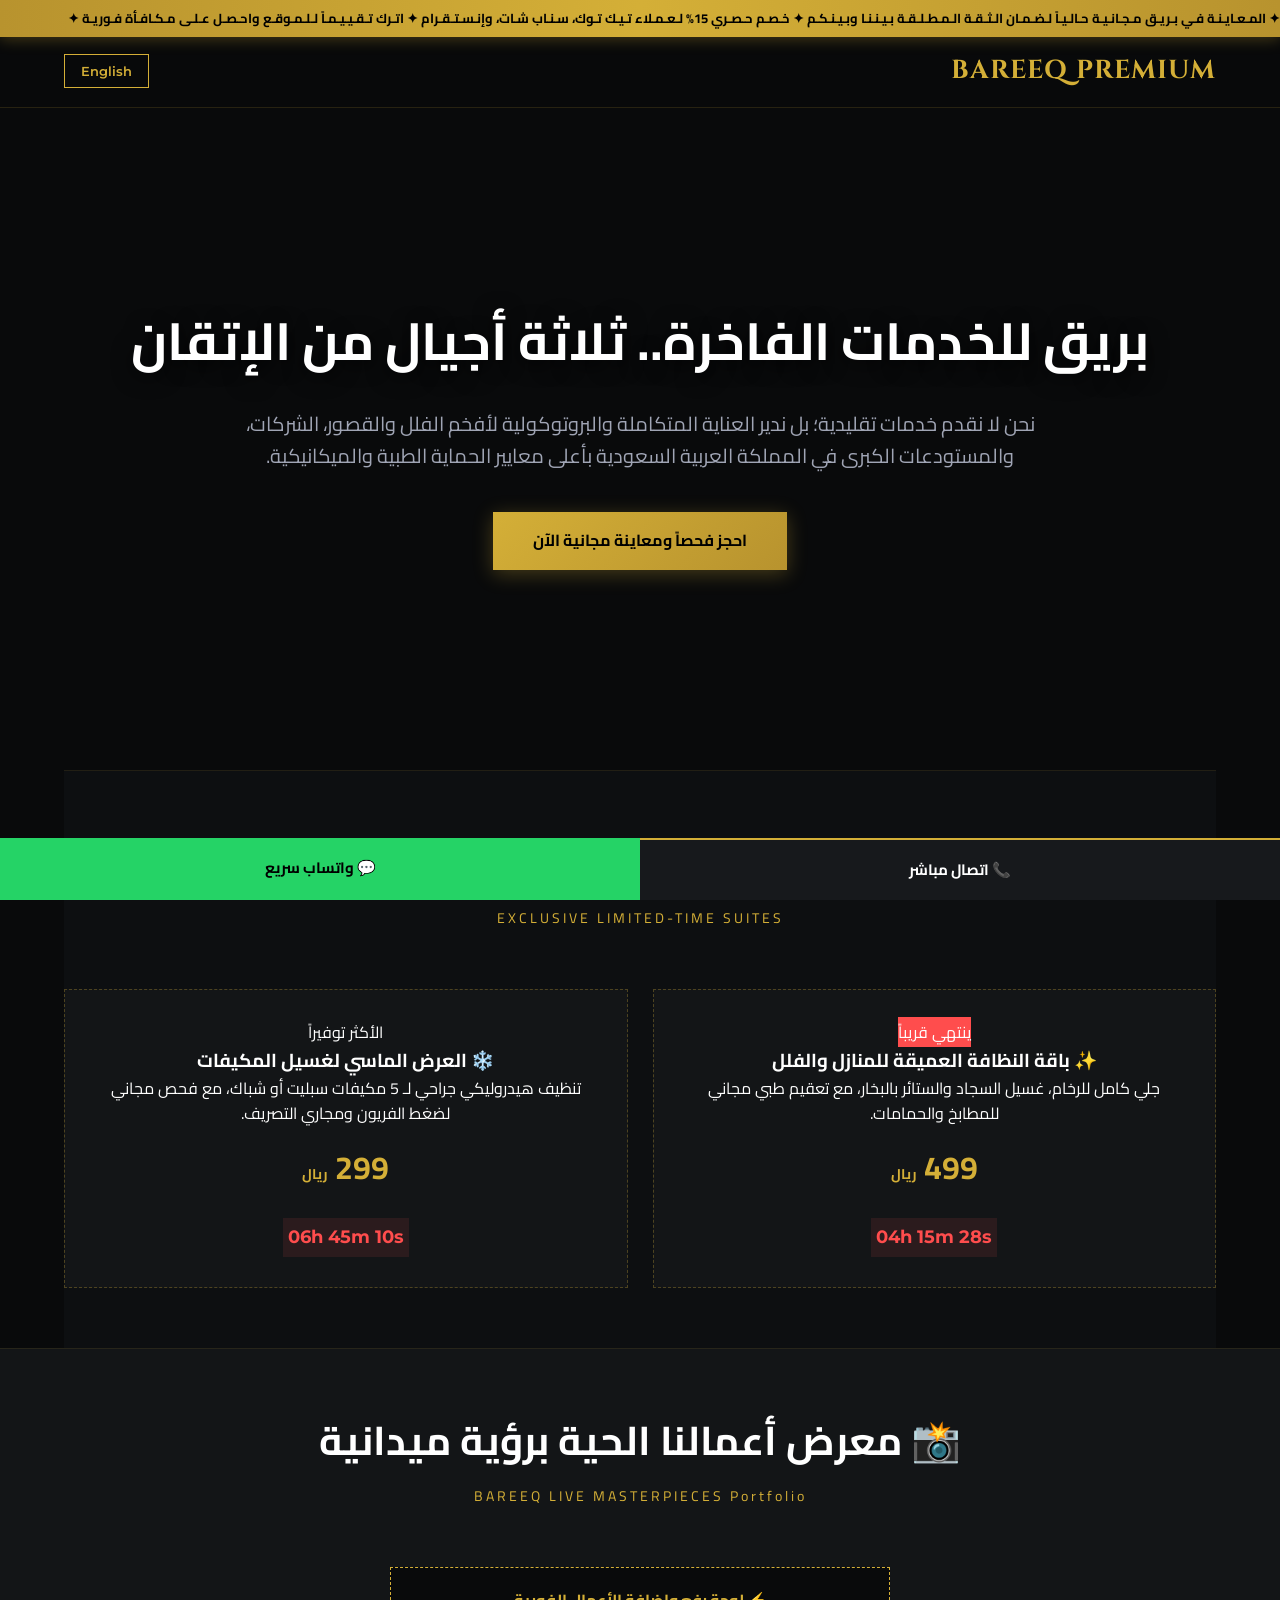
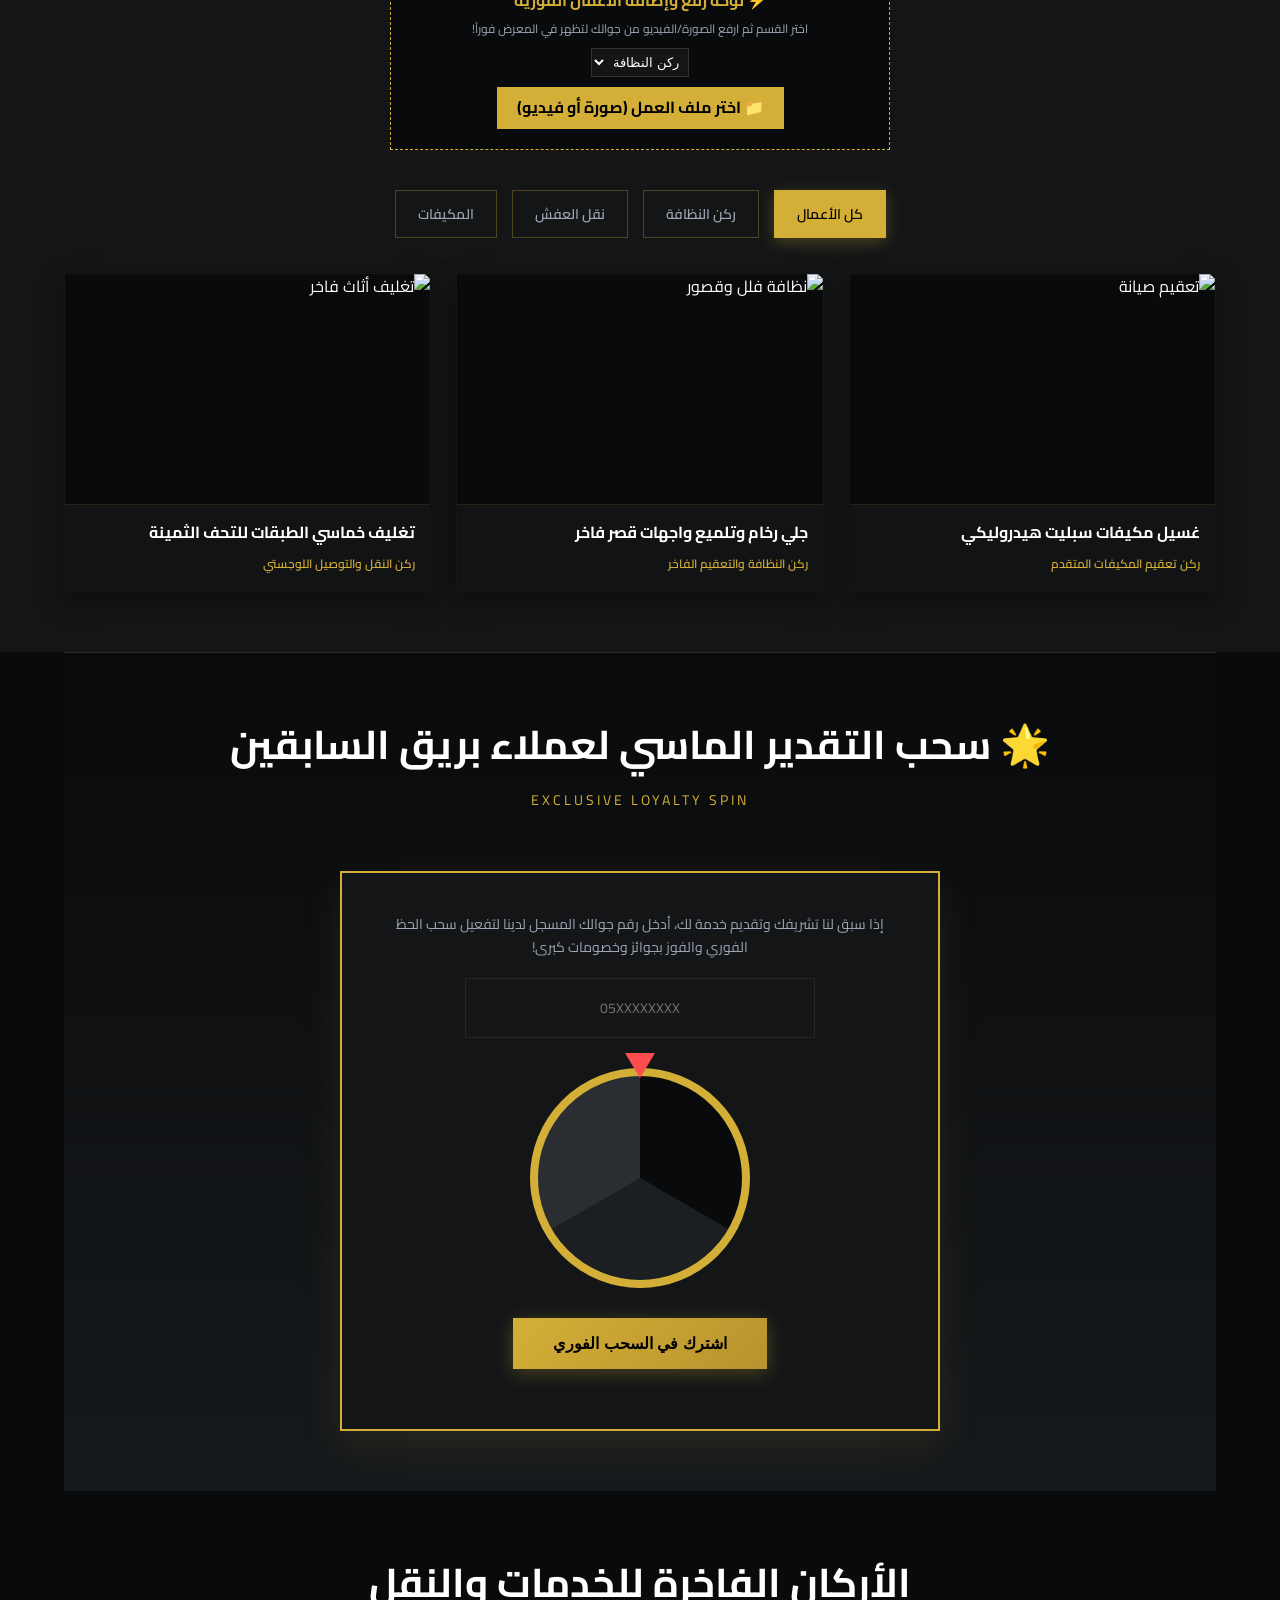
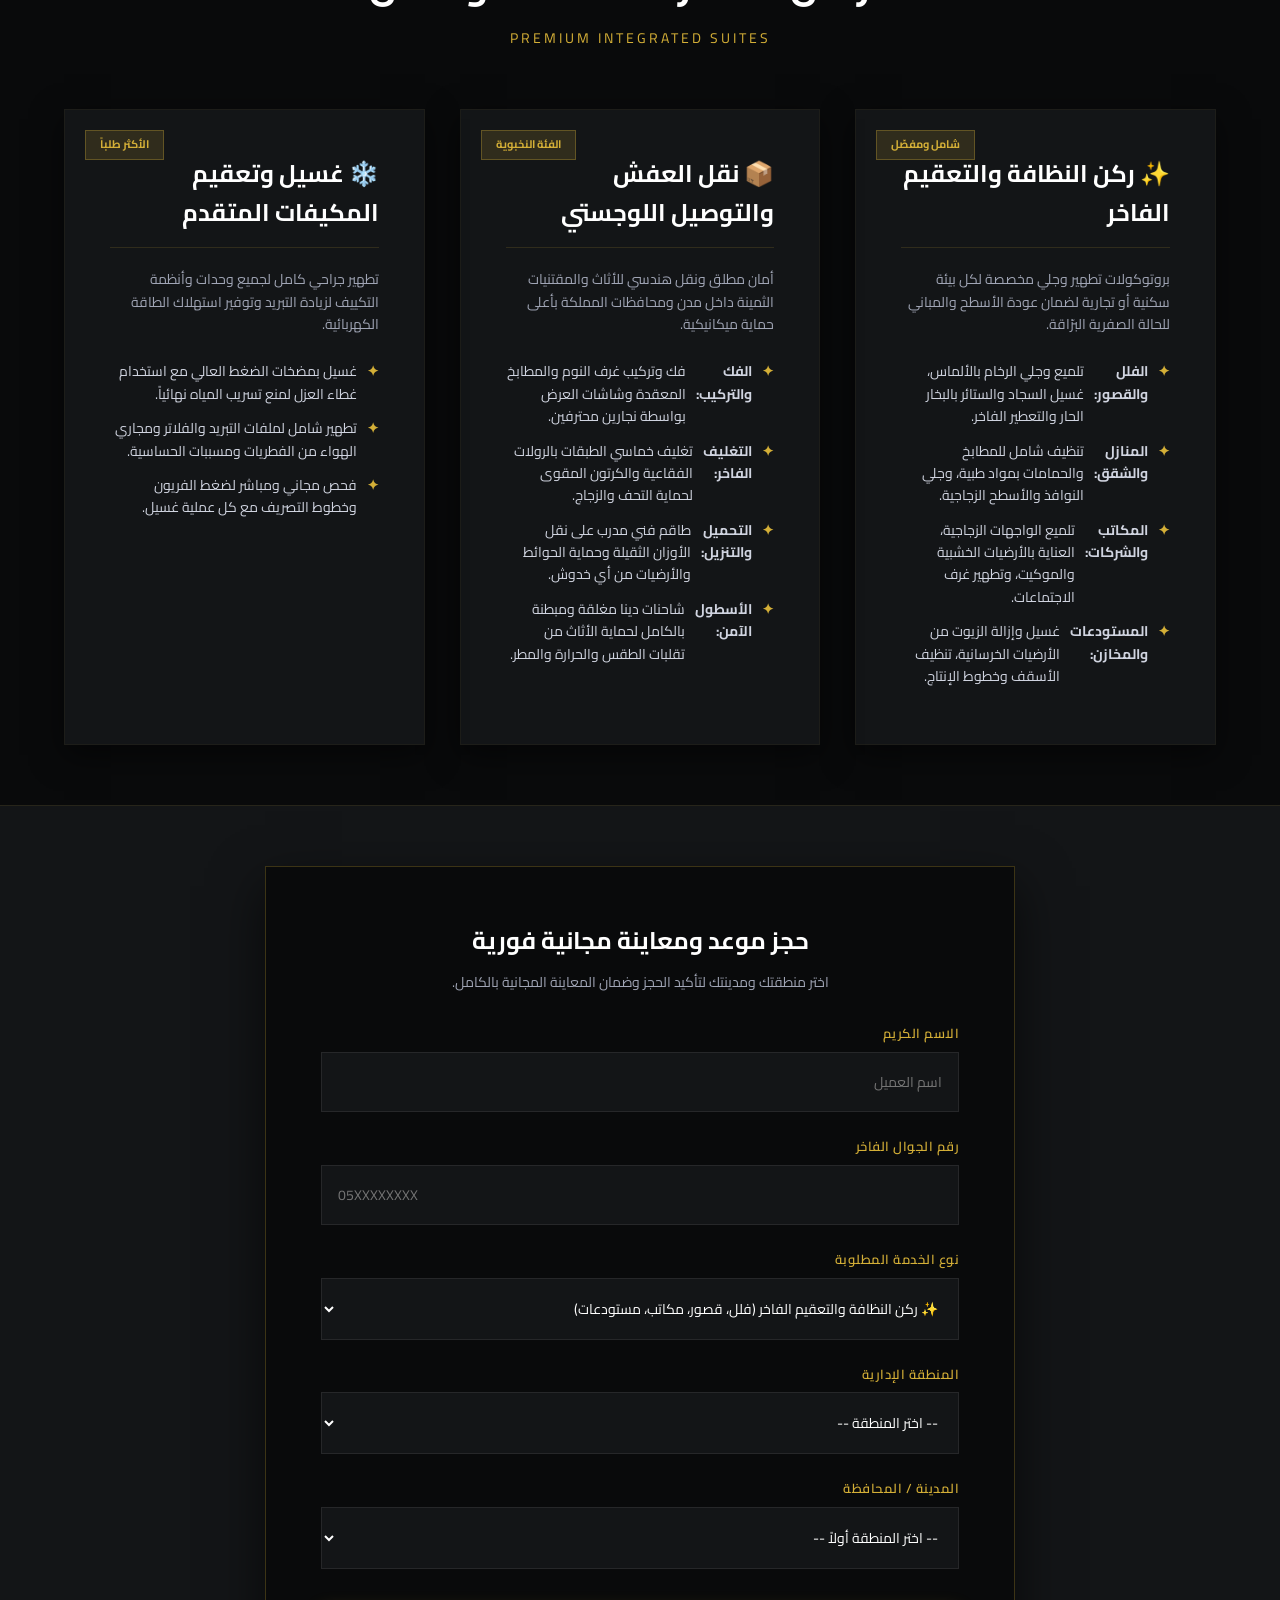
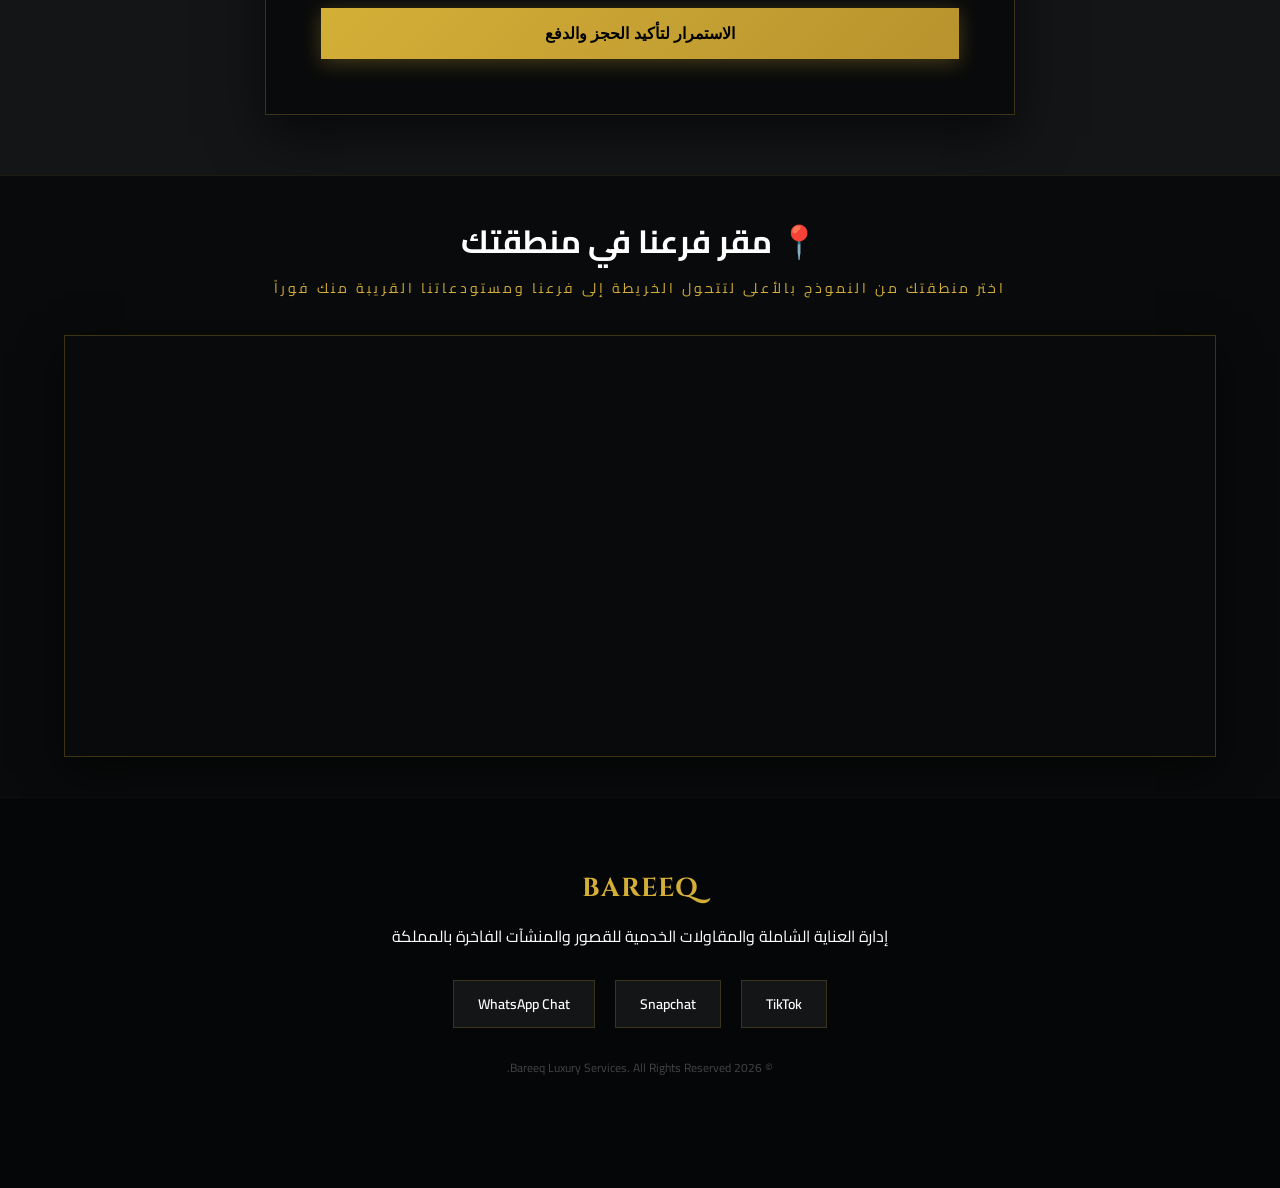
==== commit 771442d9: "Add files via upload" ====
--- a/doctor/index.html
+++ b/doctor/index.html
@@ -3,11 +3,9 @@
 <head>
     <meta charset="UTF-8">
     <meta name="viewport" content="width=device-width, initial-scale=1.0">
-    <title>بريق لباقات الخدمات المنزلية واللوجستية الفاخرة | Bareeq Premium Suites</title>
-    <meta name="description" content="منظومة الرعاية السكنية الفاخرة ونقل العفش الشامل عبر باقات النخبة المعتمدة في المملكة العربية السعودية. احجز باقتك الآن لتأكيد المعاينة المجانية.">
+    <title>بريق للخدمات الفاخرة واللوجستية بالمملكة | Bareeq Premium Services</title>
+    <meta name="description" content="منظومة النظافة الفاخرة ونقل العفش الشامل في كافة مدن ومحافظات المملكة العربية السعودية. عروض حصرية ومعاينة مجانية بالكامل لعملاء السوشيال ميديا.">
     
-    <meta name="google-site-verification" content="BAREEQ_VIP_VERIFICATION_TOKEN_2026">
-
     <link rel="preconnect" href="https://fonts.googleapis.com">
     <link rel="preconnect" href="https://fonts.gstatic.com" crossorigin>
     <link href="https://fonts.googleapis.com/css2?family=Cairo:wght@400;600;700&family=Cinzel:wght@600;700&family=Montserrat:wght@400;600;700&display=swap" rel="stylesheet">
@@ -41,7 +39,7 @@
 
         .container { width: 90%; max-width: 1200px; margin: 0 auto; padding: 60px 0; }
 
-        /* شريط الإعلانات الفاخر */
+        /* شريط الإعلانات الذهبي المتحرك */
         .promo-ticker {
             background: linear-gradient(90deg, #B8932E, var(--gold), #B8932E);
             color: #000; font-weight: 700; font-size: 13px; padding: 8px 0;
@@ -50,19 +48,12 @@
         }
         .ticker-wrap { display: flex; width: 100%; }
         .ticker-move {
-            display: inline-block; white-space: nowrap;
-            animation: ticker 20s linear infinite;
-        }
-        body.en-mode .ticker-move {
-            animation: ticker-en 20s linear infinite;
+            display: inline-block; white-space: nowrap; padding-left: 100%;
+            animation: ticker 25s linear infinite;
         }
         @keyframes ticker {
-            0% { transform: translateX(0); }
-            100% { transform: translateX(-50%); }
-        }
-        @keyframes ticker-en {
-            0% { transform: translateX(-50%); }
-            100% { transform: translateX(0); }
+            0% { transform: translate3d(0, 0, 0); }
+            100% { transform: translate3d(-100%, 0, 0); }
         }
 
         /* HEADER */
@@ -76,14 +67,7 @@
             display: flex; justify-content: space-between; align-items: center; padding: 15px 0;
         }
         .logo { font-size: 26px; font-weight: 700; color: var(--gold); font-family: var(--font-title-en) !important; letter-spacing: 1px; }
-
-        nav { display: flex; align-items: center; gap: 10px; }
-        nav a {
-            color: var(--white); text-decoration: none; margin: 0 12px;
-            font-weight: 600; font-size: 15px;
-        }
-        nav a:hover { color: var(--gold); }
-
+        
         .header-controls { display: flex; align-items: center; gap: 15px; }
         .lang-btn {
             background: none; border: 1px solid var(--gold); color: var(--gold);
@@ -91,582 +75,770 @@
         }
         .lang-btn:hover { background-color: var(--gold); color: #000; box-shadow: 0 0 15px rgba(212,175,55,0.4); }
 
-        .menu-toggle {
-            display: none; background: none; border: none; cursor: pointer;
-            width: 30px; height: 24px; position: relative; z-index: 1001;
-        }
-        .menu-toggle span {
-            display: block; width: 100%; height: 3px; background: var(--gold);
-            border-radius: 2px; position: absolute; left: 0; transition: 0.3s;
-        }
-        .menu-toggle span:nth-child(1) { top: 0; }
-        .menu-toggle span:nth-child(2) { top: 10px; }
-        .menu-toggle span:nth-child(3) { top: 20px; }
-        .menu-toggle.active span:nth-child(1) { top: 10px; transform: rotate(45deg); }
-        .menu-toggle.active span:nth-child(2) { opacity: 0; }
-        .menu-toggle.active span:nth-child(3) { top: 10px; transform: rotate(-45deg); }
-
-        /* HERO SECTION */
+        /* HERO */
         .hero {
-            padding: 160px 0 80px 0;
-            background: radial-gradient(circle at center, rgba(212,175,55,0.08) 0%, transparent 70%);
+            padding: 240px 0 140px 0;
+            background: linear-gradient(to bottom, rgba(9,10,11,0.65), var(--charcoal)), url('https://images.unsplash.com/photo-1600585154340-be6161a56a0c?auto=format&fit=crop&w=1920&q=80') no-repeat center center/cover;
             text-align: center;
-            position: relative;
-        }
-        .hero h1 {
-            font-size: 48px; font-weight: 700; color: var(--gold); margin-bottom: 15px;
-            text-shadow: 0 0 30px rgba(212,175,55,0.3);
-        }
-        .hero p {
-            font-size: 18px; color: var(--gray); max-width: 700px; margin: 0 auto 30px auto;
-        }
-
-        /* BUTTONS */
-        .btn-primary {
-            background: linear-gradient(135deg, var(--gold), #B8932E);
-            color: #000; padding: 15px 35px; border: none; cursor: pointer;
-            font-weight: 700; font-size: 16px; border-radius: 5px; display: inline-block;
-            text-decoration: none;
-        }
-        .btn-primary:hover {
-            box-shadow: 0 0 30px rgba(212,175,55,0.5);
-            transform: translateY(-2px);
-        }
-
-        /* PACKAGES */
-        .packages { background-color: var(--slate); }
-        .packages .container { text-align: center; }
-        .packages h2 {
-            font-size: 32px; color: var(--gold); margin-bottom: 10px;
-            font-family: var(--font-title-en);
-        }
-        .packages .subtitle { color: var(--gray); margin-bottom: 50px; }
-
-        .packages-grid {
-            display: grid; grid-template-columns: repeat(auto-fit, minmax(300px, 1fr));
-            gap: 30px; text-align: center;
-        }
-
-        .package-card {
-            background: rgba(255,255,255,0.03); border: 1px solid rgba(212,175,55,0.2);
-            border-radius: 15px; padding: 35px 30px; position: relative; overflow: hidden;
-            text-align: center;
-        }
-        .package-card:hover { border-color: var(--gold); box-shadow: 0 0 40px rgba(212,175,55,0.1); }
-        .package-card.royal { border-top: 4px solid var(--gold); }
-        .package-card.diamond { border-top: 4px solid #E0E0E0; }
-        .package-card.golden { border-top: 4px solid #C9A84C; }
-
-        .package-card h3 { color: var(--white); font-size: 24px; margin-bottom: 10px; }
-        .package-card .en-name { color: var(--gray); font-size: 14px; margin-bottom: 20px; font-family: var(--font-title-en); }
-
-        .features-list { list-style: none; text-align: center; margin-bottom: 30px; }
-        .features-list li {
-            padding: 8px 0; border-bottom: 1px solid rgba(255,255,255,0.05); color: var(--gray);
-        }
-        .features-list li::before { content: "✓ "; color: var(--gold); font-weight: bold; }
-
-        /* BOOKING */
-        .booking-section { background-color: var(--charcoal); text-align: center; }
-        .booking-section h2 { color: var(--gold); margin-bottom: 40px; font-size: 32px; }
-
-        .booking-form {
-            background: var(--slate); padding: 40px; border-radius: 15px;
-            border: 1px solid rgba(212,175,55,0.2); max-width: 600px; margin: 0 auto;
-        }
-        .form-group { margin-bottom: 20px; text-align: right; }
-        .form-group label { display: block; margin-bottom: 8px; color: var(--gray); font-weight: 600; }
-        .form-group input, .form-group select, .form-group textarea {
-            width: 100%; padding: 15px; background: rgba(255,255,255,0.05);
-            border: 1px solid rgba(212,175,55,0.2); border-radius: 8px; color: var(--white);
-            font-family: var(--font-ar); font-size: 16px; appearance: none; -webkit-appearance: none;
-            background-image: url("data:image/svg+xml,%3Csvg xmlns='http://www.w3.org/2000/svg' width='12' height='12' fill='%23D4AF37' viewBox='0 0 16 16'%3E%3Cpath d='M8 11L3 6h10z'/%3E%3C/svg%3E");
-            background-repeat: no-repeat; background-position: left 15px center;
-        }
-        .form-group select option {
-            background: #1a1c1e; color: var(--white); padding: 10px;
-        }
-        .form-group input:focus, .form-group select:focus, .form-group textarea:focus {
-            outline: none; border-color: var(--gold); box-shadow: 0 0 15px rgba(212,175,55,0.2);
-        }
+        }
+        .hero h1 { font-size: 52px; margin-bottom: 25px; font-weight: 700; text-shadow: 0 4px 20px rgba(0,0,0,0.8); }
+        .hero p { font-size: 20px; color: var(--gray); max-width: 850px; margin: 0 auto 40px auto; }
+        
+        .btn-gold-trigger {
+            display: inline-block; background: linear-gradient(135deg, var(--gold), #B8932E); color: #000;
+            padding: 16px 40px; font-weight: 700; font-size: 16px; text-decoration: none; border-radius: 0;
+            box-shadow: 0 4px 20px rgba(212,175,55,0.3); animation: pulse 2s infinite;
+            border: none; cursor: pointer;
+        }
+        @keyframes pulse {
+            0% { box-shadow: 0 0 0 0 rgba(212,175,55, 0.5); }
+            70% { box-shadow: 0 0 0 15px rgba(212,175,55, 0); }
+            100% { box-shadow: 0 0 0 0 rgba(212,175,55, 0); }
+        }
+
+        /* SERVICES GRID */
+        .section-header { text-align: center; margin-bottom: 60px; }
+        .section-header h2 { font-size: 40px; margin-bottom: 12px; }
+        .section-header p { color: var(--gold); font-size: 14px; letter-spacing: 3px; }
+
+        .services-grid { display: grid; grid-template-columns: repeat(auto-fit, minmax(360px, 1fr)); gap: 35px; }
+        
+        .card { 
+            background-color: var(--slate); border: 1px solid rgba(212,175,55,0.05); 
+            padding: 45px; position: relative; overflow: hidden;
+            box-shadow: 0 10px 30px rgba(0,0,0,0.5);
+        }
+        .card:hover { 
+            border-color: var(--gold); 
+            transform: translateY(-10px) scale(1.02); 
+            box-shadow: 0 15px 40px rgba(212,175,55,0.15);
+        }
+        
+        .card .badge { position: absolute; top: 20px; left: 20px; font-size: 11px; background: rgba(212,175,55,0.15); color: var(--gold); padding: 5px 14px; font-weight: bold; border: 1px solid rgba(212,175,55,0.3); }
+        body.en-mode .card .badge { left: auto; right: 20px; }
+        
+        .card h3 { font-size: 24px; margin-bottom: 20px; color: var(--white); border-bottom: 1px solid rgba(212,175,55,0.15); padding-bottom: 15px; }
+        .card p { color: var(--gray); font-size: 14px; margin-bottom: 25px; }
+        
+        .card-details { list-style: none; }
+        .card-details li { font-size: 14px; color: #d0d4e0; margin-bottom: 12px; display: flex; align-items: flex-start; gap: 10px; }
+        .card-details li::before { content: "✦"; color: var(--gold); font-weight: bold; }
+
+        /* ركن معرض الأعمال الفاخر */
+        .gallery-section { background-color: var(--slate); border-top: 1px solid rgba(212,175,55,0.1); }
+        .gallery-filters { display: flex; justify-content: center; gap: 15px; margin-bottom: 35px; flex-wrap: wrap; }
+        .filter-btn { background: none; border: 1px solid rgba(212,175,55,0.3); color: var(--gray); padding: 10px 22px; cursor: pointer; font-family: inherit; font-size: 14px; font-weight: 600; }
+        .filter-btn.active, .filter-btn:hover { background: var(--gold); color: #000; border-color: var(--gold); box-shadow: 0 4px 15px rgba(212,175,55,0.3); }
+        
+        /* لوحة التحكم ورفع الصور المباشرة من الجوال */
+        .upload-admin-box { max-width: 500px; margin: 0 auto 40px auto; background: var(--charcoal); border: 1px dashed var(--gold); padding: 20px; text-align: center; }
+        .upload-label { background: var(--gold); color: #000; padding: 8px 20px; font-weight: 700; cursor: pointer; display: inline-block; margin-top: 10px; }
+
+        .gallery-grid { display: grid; grid-template-columns: repeat(auto-fit, minmax(300px, 1fr)); gap: 25px; }
+        .gallery-item { background: var(--charcoal); border: 1px solid rgba(255,255,255,0.05); overflow: hidden; position: relative; box-shadow: 0 10px 25px rgba(0,0,0,0.4); display: block; }
+        .gallery-item:hover img, .gallery-item:hover video { transform: scale(1.06); }
+        .gallery-item img, .gallery-item video { width: 100%; height: 230px; object-fit: cover; display: block; transition: transform 0.4s ease; }
+        .gallery-info { padding: 15px; background: rgba(19, 21, 23, 0.9); border-top: 1px solid rgba(212,175,55,0.1); }
+        .gallery-info h4 { font-size: 16px; color: var(--white); margin-bottom: 5px; }
+        .gallery-info span { font-size: 12px; color: var(--gold); font-weight: 600; }
+
+        /* ركن العروض الحصرية */
+        .offers-section { background-color: #0d0f11; border-top: 1px solid rgba(212,175,55,0.1); }
+        .offers-grid { display: grid; grid-template-columns: repeat(auto-fit, minmax(300px, 1fr)); gap: 25px; margin-top: 30px; }
+        .offer-card { background: var(--slate); border: 1px dashed rgba(212,175,55,0.3); padding: 30px; text-align: center; position: relative; }
+        .offer-price { font-size: 32px; color: var(--gold); font-weight: bold; margin: 15px 0; }
+        .countdown-timer { font-family: var(--font-en); font-size: 18px; color: #ff4d4d; font-weight: bold; margin-top: 10px; background: rgba(255,77,77,0.1); padding: 5px; display: inline-block; }
+
+        /* ركن السحب والجوائز */
+        .lottery-section { background: linear-gradient(180deg, var(--charcoal), #16191c); border-top: 1px solid rgba(212,175,55,0.1); position: relative; }
+        .lottery-box { max-width: 600px; margin: 0 auto; text-align: center; background: var(--slate); padding: 40px; border: 2px solid var(--gold); box-shadow: 0 15px 40px rgba(212,175,55,0.1); }
+        
+        .wheel-container { position: relative; width: 220px; height: 220px; margin: 30px auto; }
+        .wheel { 
+            width: 100%; height: 100%; border-radius: 50%; border: 8px solid var(--gold); 
+            background: conic-gradient(var(--charcoal) 0deg 120deg, #1c1f22 120deg 240deg, #2a2e33 240deg 360deg);
+            position: relative; transition: transform 4s cubic-bezier(0.1, 0.8, 0.1, 1);
+        }
+        .wheel-pointer { position: absolute; top: -15px; left: 50%; transform: translateX(-50%); width: 0; height: 0; border-left: 15px solid transparent; border-right: 15px solid transparent; border-top: 25px solid #ff4d4d; z-index: 10; }
+
+        /* BOOKING FORM & GEOGRAPHY SELECTORS */
+        .booking-section { background-color: var(--slate); border-top: 1px solid rgba(212,175,55,0.1); }
+        .form-box, .checkout-box { max-width: 750px; margin: 0 auto; background-color: var(--charcoal); padding: 55px; border: 1px solid rgba(212,175,55,0.25); box-shadow: 0 20px 50px rgba(0,0,0,0.6); }
+        .checkout-box { display: none; animation: fadeIn 0.5s ease; }
+        @keyframes fadeIn { from { opacity: 0; transform: translateY(15px); } to { opacity: 1; transform: translateY(0); } }
+        
+        .form-group { margin-bottom: 24px; }
+        .form-group label { display: block; margin-bottom: 8px; font-size: 13px; color: var(--gold); font-weight: 600; letter-spacing: 0.5px; }
+        .form-group input, .form-group select {
+            width: 100%; padding: 16px; background-color: var(--slate); border: 1px solid rgba(255,255,255,0.08); color: var(--white); font-family: inherit; font-size: 14px;
+        }
+        .form-group input:focus, .form-group select:focus { outline: none; border-color: var(--gold); box-shadow: 0 0 10px rgba(212,175,55,0.2); }
+
+        /* CHECKOUT GATEWAY */
+        .payment-methods { display: grid; grid-template-columns: repeat(auto-fit, minmax(130px, 1fr)); gap: 15px; margin: 25px 0; }
+        .pay-method {
+            background-color: var(--slate); border: 2px solid rgba(255,255,255,0.05); padding: 18px; text-align: center; cursor: pointer; font-weight: 700; font-size: 14px;
+        }
+        .pay-method.active { border-color: var(--gold); background: rgba(212,175,55,0.08); color: var(--gold); box-shadow: 0 5px 15px rgba(212,175,55,0.1); }
+        .cc-details { background: var(--slate); padding: 25px; margin-bottom: 20px; display: none; border: 1px solid rgba(255,255,255,0.05); }
+
+        /* MAP SECTION STYLING */
+        .map-section { background-color: var(--charcoal); padding: 40px 0; border-top: 1px solid rgba(212,175,55,0.1); }
+        .map-wrapper { width: 100%; border: 1px solid rgba(212,175,55,0.25); box-shadow: 0 15px 40px rgba(0,0,0,0.6); overflow: hidden; line-height: 0; }
 
         /* FOOTER */
-        footer {
-            background: var(--slate); border-top: 1px solid rgba(212,175,55,0.1);
-            padding: 60px 0 30px 0; text-align: center;
-        }
-        .footer-grid {
-            display: grid; grid-template-columns: repeat(auto-fit, minmax(250px, 1fr));
-            gap: 40px; margin-bottom: 40px; text-align: center;
-        }
-        .footer-col h4 { color: var(--gold); margin-bottom: 15px; font-size: 18px; }
-        .footer-col p, .footer-col a { color: var(--gray); text-decoration: none; display: block; margin-bottom: 8px; }
-        .footer-col a:hover { color: var(--gold); }
-        .copyright { border-top: 1px solid rgba(255,255,255,0.1); padding-top: 20px; color: var(--gray); font-size: 14px; }
-
-        /* WHATSAPP FAB */
-        .whatsapp-fab {
-            position: fixed; bottom: 30px; left: 30px; z-index: 999;
-            background: var(--success); color: white; width: 65px; height: 65px;
-            border-radius: 50%; display: flex; justify-content: center; align-items: center;
-            font-size: 35px; box-shadow: 0 0 25px rgba(37,211,102,0.4); cursor: pointer; text-decoration: none;
-        }
-        .whatsapp-fab:hover { transform: scale(1.1); box-shadow: 0 0 40px rgba(37,211,102,0.6); }
-
-        /* RESPONSIVE */
-        @media (max-width: 1024px) {
-            .hero h1 { font-size: 40px; }
-            .packages h2, .booking-section h2 { font-size: 28px; }
-            .package-card h3 { font-size: 22px; }
-        }
-
-        @media (max-width: 768px) {
-            .container { padding: 40px 0; width: 92%; }
-            .promo-ticker { font-size: 11px; padding: 6px 0; }
-            header { top: 28px; }
-            .nav-container { flex-wrap: wrap; justify-content: center; padding: 12px 0; }
-            .menu-toggle { display: block; order: 1; }
-            nav {
-                display: none; width: 100%; order: 3; flex-direction: column;
-                align-items: center; gap: 0; padding: 15px 0 5px 0;
-                border-top: 1px solid rgba(212,175,55,0.15); margin-top: 12px;
-            }
-            nav.active { display: flex; }
-            nav a { margin: 10px 0 !important; font-size: 15px; padding: 8px 20px; }
-            .nav-lang { margin-top: 5px; }
-            .logo { font-size: 22px; order: 0; flex: 1; text-align: right; }
-            .header-controls { display: none; }
-            .hero { padding: 100px 0 60px 0; }
-            .hero h1 { font-size: 30px; line-height: 1.4; margin-bottom: 15px; }
-            .hero p { font-size: 15px; line-height: 1.8; margin-bottom: 30px; }
-            .hero .btn-primary { padding: 14px 35px; font-size: 15px; }
-            .packages h2, .booking-section h2 { font-size: 22px; }
-            .packages .subtitle { font-size: 13px; margin-bottom: 30px; }
-            .packages-grid { grid-template-columns: 1fr; gap: 20px; }
-            .package-card { padding: 25px 20px; }
-            .package-card h3 { font-size: 20px; }
-            .features-list li { font-size: 14px; padding: 6px 0; }
-            .booking-form { padding: 25px 20px; }
-            .footer-grid { grid-template-columns: 1fr; gap: 30px; }
-            .whatsapp-fab { width: 55px; height: 55px; bottom: 20px; left: 20px; }
-            .whatsapp-fab svg { width: 28px; height: 28px; }
-        }
-
-        @media (max-width: 480px) {
-            .container { width: 94%; padding: 30px 0; }
-            .promo-ticker { font-size: 10px; }
-            header { top: 24px; }
-            .nav-container { padding: 10px 0; }
-            nav a { margin: 0 6px !important; font-size: 12px; }
-            .lang-btn { padding: 6px 12px; font-size: 12px; }
-            .hero { padding: 90px 0 50px 0; }
-            .hero h1 { font-size: 26px; line-height: 1.4; margin-bottom: 10px; }
-            .hero p { font-size: 13px; line-height: 1.8; margin-bottom: 25px; }
-            .btn-primary { padding: 12px 24px; font-size: 14px; width: 100%; text-align: center; }
-            .packages h2, .booking-section h2 { font-size: 22px; margin-bottom: 15px; }
-            .packages .subtitle { font-size: 13px; }
-            .package-card { padding: 20px 15px; border-radius: 10px; }
-            .package-card h3 { font-size: 18px; }
-            .package-card .en-name { font-size: 12px; }
-            .package-card p:nth-of-type(1) { font-size: 13px; }
-            .features-list li { font-size: 13px; padding: 5px 0; }
-            .booking-form { padding: 20px 15px; border-radius: 10px; }
-            .form-group input, .form-group select, .form-group textarea { padding: 12px; font-size: 14px; }
-            .footer-col h4 { font-size: 16px; }
-            .footer-col p, .footer-col a { font-size: 13px; }
-            .copyright { font-size: 12px; }
-            .whatsapp-fab { width: 50px; height: 50px; bottom: 15px; left: 15px; }
-            .whatsapp-fab svg { width: 25px; height: 25px; }
-        }
-
-        @media (max-width: 360px) {
-            .hero h1 { font-size: 24px; line-height: 1.4; }
-            .hero p { font-size: 12px; line-height: 1.8; }
-            nav a { margin: 0 4px !important; font-size: 11px; }
-            .package-card h3 { font-size: 16px; }
+        footer { background-color: #050607; padding: 70px 0 110px 0; text-align: center; border-top: 1px solid rgba(255,255,255,0.03); }
+        .footer-socials { margin: 30px 0; display: flex; justify-content: center; gap: 20px; flex-wrap: wrap; }
+        .footer-socials a { color: var(--white); text-decoration: none; font-size: 14px; background: var(--slate); padding: 12px 24px; border: 1px solid rgba(212,175,55,0.2); font-weight: 600; }
+        .footer-socials a:hover { background-color: var(--gold); color: #000; box-shadow: 0 5px 20px rgba(212,175,55,0.4); }
+
+        /* STICKY BOTTOM BAR */
+        .sticky-bar { position: fixed; bottom: 0; width: 100%; display: grid; grid-template-columns: 1fr 1fr; z-index: 2000; }
+        .sticky-btn { text-align: center; padding: 18px; font-weight: 700; text-decoration: none; font-size: 15px; }
+        .btn-c { background-color: #17191c; color: #fff; border-top: 2px solid var(--gold); }
+        .btn-w { background-color: var(--success); color: #000; }
+
+        @media(max-width:768px) {
+            .hero h1 { font-size: 34px; }
+            .services-grid { grid-template-columns: 1fr; }
+            .form-box, .checkout-box { padding: 35px 20px; }
         }
     </style>
 </head>
 <body>
 
-    <!-- شريط الإعلانات -->
     <div class="promo-ticker">
         <div class="ticker-wrap">
-            <div class="ticker-move">
-                ✨ احجز باقتك الملكية الآن واحصل على معاينة مجانية | 🏆 بريق - نخبة الخدمات المنزلية الفاخرة | 📞 +966541066236 | 🚀 نغطي جميع مناطق المملكة ✨&nbsp;&nbsp;&nbsp;&nbsp;&nbsp;&nbsp;✨ احجز باقتك الملكية الآن واحصل على معاينة مجانية | 🏆 بريق - نخبة الخدمات المنزلية الفاخرة | 📞 +966541066236 | 🚀 نغطي جميع مناطق المملكة ✨
+            <div class="ticker-move" id="tickerText">
+                ✦ المـعـايـنـة فـي بـريـق مـجـانـيـة حـالـيـاً لـضـمـان الـثـقـة الـمـطـلـقـة بـيـنـنـا وبـيـنـكـم ✦ خـصـم حـصـري 15% لـعـمـلاء تـيـك تـوك، سـنـاب شـات، وإنـسـتـقـرام ✦ اتـرك تـقـيـيـمـاً لـلـمـوقـع واحـصـل عـلـى مـكـافـأة فـوريـة ✦
             </div>
         </div>
     </div>
 
-    <!-- HEADER -->
     <header>
         <div class="nav-container">
-            <div class="logo">BAREEQ</div>
-            <button class="menu-toggle" onclick="toggleMenu()">
-                <span></span><span></span><span></span>
-            </button>
-            <nav>
-                <a href="index.html">الرئيسية</a>
-                <a href="packages.html">الباقات</a>
-                <a href="booking.html">الحجز</a>
-                <a href="about.html">عن بريق</a>
-                <a href="privacy.html">سياسة الخصوصية</a>
-            </nav>
+            <div class="logo">BAREEQ <span>PREMIUM</span></div>
             <div class="header-controls">
-                <button class="lang-btn" onclick="toggleLang()">EN</button>
+                <button class="lang-btn" onclick="toggleLanguage()" id="langBtn">English</button>
             </div>
         </div>
     </header>
 
-    <!-- HERO -->
-    <section class="hero" id="home">
+    <section class="hero">
         <div class="container">
-            <h1>بريق لباقات الخدمات الفاخرة</h1>
-            <p>منظومة الرعاية السكنية الشاملة ونقل العفش الاحترافي عبر باقات النخبة المعتمدة في المملكة العربية السعودية</p>
-            <a href="packages.html" class="btn-primary">اكتشف الباقات</a>
+            <h1 id="heroTitle">بريق للخدمات الفاخرة.. ثلاثة أجيال من الإتقان</h1>
+            <p id="heroDesc">نحن لا نقدم خدمات تقليدية؛ بل ندير العناية المتكاملة والبروتوكولية لأفخم الفلل والقصور، الشركات، والمستودعات الكبرى في المملكة العربية السعودية بأعلى معايير الحماية الطبية والميكانيكية.</p>
+            <a href="#book" class="btn-gold-trigger" id="heroCta">احجز فحصاً ومعاينة مجانية الآن</a>
         </div>
     </section>
 
-    <!-- PACKAGES -->
-    <section class="packages" id="packages">
+    <section class="container offers-section">
+        <div class="section-header">
+            <h2 id="offersTitle">🎁 ركن العروض والمواسم الفاخرة</h2>
+            <p id="offersSub">EXCLUSIVE LIMITED-TIME SUITES</p>
+        </div>
+        <div class="offers-grid">
+            <div class="offer-card">
+                <span class="badge" style="background:#ff4d4d; color:#fff;">ينتهي قريباً</span>
+                <h3 id="of1Title">✨ باقة النظافة العميقة للمنازل والفلل</h3>
+                <p id="of1Desc">جلي كامل للرخام، غسيل السجاد والستائر بالبخار، مع تعقيم طبي مجاني للمطابخ والحمامات.</p>
+                <div class="offer-price">499 <span style="font-size:14px;">ريال</span></div>
+                <div class="countdown-timer" id="timer1">04h 15m 30s</div>
+            </div>
+            <div class="offer-card">
+                <span class="badge">الأكثر توفيراً</span>
+                <h3 id="of2Title">❄️ العرض الماسي لغسيل المكيفات</h3>
+                <p id="of2Desc">تنظيف هيدروليكي جراحي لـ 5 مكيفات سبليت أو شباك، مع فحص مجاني لضغط الفريون ومجاري التصريف.</p>
+                <div class="offer-price">299 <span style="font-size:14px;">ريال</span></div>
+                <div class="countdown-timer" id="timer2">06h 45m 12s</div>
+            </div>
+        </div>
+    </section>
+
+    <section class="gallery-section">
         <div class="container">
-            <h2>باقات النخبة</h2>
-            <p class="subtitle">ثلاث باقات فاخرة صُممت لتلبية أعلى معايير الجودة والرفاهية</p>
+            <div class="section-header">
+                <h2 id="galleryTitle">📸 معرض أعمالنا الحية برؤية ميدانية</h2>
+                <p id="gallerySub">BAREEQ LIVE MASTERPIECES Portfolio</p>
+            </div>
+
+            <div class="upload-admin-box">
+                <h3 style="font-size: 16px; color: var(--gold); margin-bottom: 5px;">⚡ لوحة رفع وإضافة الأعمال الفورية</h3>
+                <p style="font-size: 12px; color: var(--gray);">اختر القسم ثم ارفع الصورة/الفيديو من جوالك لتظهر في المعرض فوراً!</p>
+                <select id="uploadCategory" style="margin-top:10px; padding:5px; background:var(--slate); color:#fff; border:1px solid #333;">
+                    <option value="cleaning">ركن النظافة</option>
+                    <option value="moving">نقل العفش</option>
+                    <option value="ac">المكيفات</option>
+                </select>
+                <br>
+                <label class="upload-label">
+                    📁 اختر ملف العمل (صورة أو فيديو)
+                    <input type="file" id="fileUploader" accept="image/*,video/*" style="display:none;" onchange="handleLiveUpload(this)">
+                </label>
+            </div>
+
+            <div class="gallery-filters">
+                <button class="filter-btn active" onclick="filterGallery('all', event)" id="fAll">كل الأعمال</button>
+                <button class="filter-btn" onclick="filterGallery('cleaning', event)" id="fClean">ركن النظافة</button>
+                <button class="filter-btn" onclick="filterGallery('moving', event)" id="fMove">نقل العفش</button>
+                <button class="filter-btn" onclick="filterGallery('ac', event)" id="fAc">المكيفات</button>
+            </div>
+
+            <div class="gallery-grid" id="galleryGrid">
+                <div class="gallery-item" data-category="ac">
+                    <img src="https://images.unsplash.com/photo-1621905251189-08b45d6a269e?auto=format&fit=crop&w=500&q=80" alt="تعقيم صيانة">
+                    <div class="gallery-info">
+                        <h4 id="g1Title">غسيل مكيفات سبليت هيدروليكي</h4>
+                        <span id="g1Sub">ركن تعقيم المكيفات المتقدم</span>
+                    </div>
+                </div>
+                <div class="gallery-item" data-category="cleaning">
+                    <img src="https://images.unsplash.com/photo-1581578731548-c64695cc6952?auto=format&fit=crop&w=500&q=80" alt="نظافة فلل وقصور">
+                    <div class="gallery-info">
+                        <h4 id="g2Title">جلي رخام وتلميع واجهات قصر فاخر</h4>
+                        <span id="g2Sub">ركن النظافة والتعقيم الفاخر</span>
+                    </div>
+                </div>
+                <div class="gallery-item" data-category="moving">
+                    <img src="https://images.unsplash.com/photo-1600585154526-990dced4db0d?auto=format&fit=crop&w=500&q=80" alt="تغليف أثاث فاخر">
+                    <div class="gallery-info">
+                        <h4 id="g3Title">تغليف خماسي الطبقات للتحف الثمينة</h4>
+                        <span id="g3Sub">ركن النقل والتوصيل اللوجستي</span>
+                    </div>
+                </div>
+            </div>
+        </div>
+    </section>
+
+    <section class="container lottery-section">
+        <div class="section-header">
+            <h2 id="lotTitle">🌟 سحب التقدير الماسي لعملاء بريق السابقين</h2>
+            <p id="lotSub">EXCLUSIVE LOYALTY SPIN</p>
+        </div>
+        <div class="lottery-box">
+            <p id="lotDesc" style="font-size:14px; color:var(--gray); margin-bottom:20px;">إذا سبق لنا تشريفك وتقديم خدمة لك، أدخل رقم جوالك المسجل لدينا لتفعيل سحب الحظ الفوري والفوز بجوائز وخصومات كبرى!</p>
             
-            <div class="packages-grid">
-                <!-- الباقة الملكية -->
-                <div class="package-card royal">
-                    <h3>الباقة الملكية الشاملة</h3>
-                    <p class="en-name">Royal Suite</p>
-                    <p style="color:var(--gray);margin-bottom:20px;">رعاية القصور والفلل الفاخرة - خدمة متكاملة تشمل التنظيف والصيانة والcare الشامل</p>
-                    <ul class="features-list">
-                        <li>تنظيف شامل للقصور والفيلات الكبيرة</li>
-                        <li>عناية بالحدائق والمواقع الخارجية</li>
-                        <li>خدمة ضيافة VIP للمناسبات</li>
-                        <li>فريق متخصص على مدار الساعة</li>
-                        <li>مواد تنظيف فاخرة ومعتمدة</li>
-                    </ul>
-                    <button class="btn-primary" onclick="selectPackage('royal')">احجز المعاينة المجانية</button>
+            <div class="form-group" style="max-width:350px; margin:0 auto 15px auto;">
+                <input type="tel" id="lotteryPhone" placeholder="05XXXXXXXX" style="text-align:center;">
+            </div>
+
+            <div class="wheel-container">
+                <div class="wheel-pointer"></div>
+                <div class="wheel" id="luckyWheel"></div>
+            </div>
+
+            <button class="btn-gold-trigger" onclick="spinWheel()" id="spinBtn">اشترك في السحب الفوري</button>
+            <h3 id="lotteryResult" style="margin-top:20px; color:var(--success); font-size:20px;"></h3>
+        </div>
+    </section>
+
+    <section class="container">
+        <div class="section-header">
+            <h2 id="servicesTitle">الأركان الفاخرة للخدمات والنقل</h2>
+            <p id="servicesSub">PREMIUM INTEGRATED SUITES</p>
+        </div>
+
+        <div class="services-grid">
+            <div class="card">
+                <span class="badge" id="b1">شامل ومفصّل</span>
+                <h3 id="s1Title">✨ ركن النظافة والتعقيم الفاخر</h3>
+                <p id="s1Desc">بروتوكولات تطهير وجلي مخصصة لكل بيئة سكنية أو تجارية لضمان عودة الأسطح والمباني للحالة الصفرية البرّاقة.</p>
+                <ul class="card-details" id="s1Details">
+                    <li><strong>الفلل والقصور:</strong> تلميع وجلي الرخام بالألماس، غسيل السجاد والستائر بالبخار الحار والتعطير الفاخر.</li>
+                    <li><strong>المنازل والشقق:</strong> تنظيف شامل للمطابخ والحمامات بمواد طبية، وجلي النوافذ والأسطح الزجاجية.</li>
+                    <li><strong>المكاتب والشركات:</strong> تلميع الواجهات الزجاجية، العناية بالأرضيات الخشبية والموكيت، وتطهير غرف الاجتماعات.</li>
+                    <li><strong>المستودعات والمخازن:</strong> غسيل وإزالة الزيوت من الأرضيات الخرسانية، تنظيف الأسقف وخطوط الإنتاج.</li>
+                </ul>
+            </div>
+
+            <div class="card">
+                <span class="badge" id="b2">الفئة النخبوية</span>
+                <h3 id="s2Title">📦 نقل العفش والتوصيل اللوجستي</h3>
+                <p id="s2Desc">أمان مطلق ونقل هندسي للأثاث والمقتنيات الثمينة داخل مدن ومحافظات المملكة بأعلى حماية ميكانيكية.</p>
+                <ul class="card-details" id="s2Details">
+                    <li><strong>الفك والتركيب:</strong> فك وتركيب غرف النوم والمطابخ المعقدة وشاشات العرض بواسطة نجارين محترفين.</li>
+                    <li><strong>التغليف الفاخر:</strong> تغليف خماسي الطبقات بالرولات الفقاعية والكرتون المقوى لحماية التحف والزجاج.</li>
+                    <li><strong>التحميل والتنزيل:</strong> طاقم فني مدرب على نقل الأوزان الثقيلة وحماية الحوائط والأرضيات من أي خدوش.</li>
+                    <li><strong>الأسطول الآمن:</strong> شاحنات دينا مغلقة ومبطنة بالكامل لحماية الأثاث من تقلبات الطقس والحرارة والمطر.</li>
+                </ul>
+            </div>
+
+            <div class="card">
+                <span class="badge" id="b3">الأكثر طلباً</span>
+                <h3 id="s3Title">❄️ غسيل وتعقيم المكيفات المتقدم</h3>
+                <p id="s3Desc">تطهير جراحي كامل لجميع وحدات وأنظمة التكييف لزيادة التبريد وتوفير استهلاك الطاقة الكهربائية.</p>
+                <ul class="card-details" id="s3Details">
+                    <li>غسيل بمضخات الضغط العالي مع استخدام غطاء العزل لمنع تسريب المياه نهائياً.</li>
+                    <li>تطهير شامل لملفات التبريد والفلاتر ومجاري الهواء من الفطريات ومسببات الحساسية.</li>
+                    <li>فحص مجاني ومباشر لضغط الفريون وخطوط التصريف مع كل عملية غسيل.</li>
+                </ul>
+            </div>
+        </div>
+    </section>
+
+    <section class="booking-section" id="book">
+        <div class="container">
+            <form id="mainBookingForm" name="bareeq-saudi-booking" method="POST" data-netlify="true" onsubmit="handleFormSubmit(event)">
+                <input type="hidden" name="form-name" value="bareeq-saudi-booking" />
+                
+                <div class="form-box" id="step1Box">
+                    <h2 style="text-align:center; margin-bottom:10px;" id="formTitle">حجز موعد ومعاينة مجانية فورية</h2>
+                    <p style="text-align:center; color: var(--gray); font-size:14px; margin-bottom:30px;" id="formDesc">اختر منطقتك ومدينتك لتأكيد الحجز وضمان المعاينة المجانية بالكامل.</p>
+                    
+                    <div class="form-group">
+                        <label id="l1">الاسم الكريم</label>
+                        <input type="text" id="custName" name="client-name" placeholder="اسم العميل" required>
+                    </div>
+                    <div class="form-group">
+                        <label id="l2">رقم الجوال الفاخر</label>
+                        <input type="tel" id="custPhone" name="client-phone" placeholder="05XXXXXXXX" required>
+                    </div>
+                    <div class="form-group">
+                        <label id="l3">نوع الخدمة المطلوبة</label>
+                        <select name="service-type" id="custService" required>
+                            <option value="cleaning">✨ ركن النظافة والتعقيم الفاخر (فلل، قصور، مكاتب، مستودعات)</option>
+                            <option value="moving">📦 نقل عفش وتوصيل شامل (فك، تركيب، تغليف، تحميل)</option>
+                            <option value="ac">❄️ غسيل وتعقيم مكيفات متقدم</option>
+                        </select>
+                    </div>
+                    
+                    <div class="form-group">
+                        <label id="lblRegion">المنطقة الإدارية</label>
+                        <select name="saudi-region" id="regionSelect" onchange="updateCitiesAndMap()" required>
+                            <option value="">-- اختر المنطقة --</option>
+                            <option value="riyadh">منطقة الرياض</option>
+                            <option value="makkah">منطقة مكة المكرمة</option>
+                            <option value="eastern">المنطقة الشرقية</option>
+                            <option value="madinah">منطقة المدينة المنورة</option>
+                            <option value="qassim">منطقة القصيم</option>
+                            <option value="asir">منطقة عسير</option>
+                        </select>
+                    </div>
+
+                    <div class="form-group">
+                        <label id="lblCity">المدينة / المحافظة</label>
+                        <select name="saudi-city" id="citySelect" required>
+                            <option value="">-- اختر المنطقة أولاً --</option>
+                        </select>
+                    </div>
+                    
+                    <input type="hidden" id="hiddenPayMethod" name="selected-payment-method" value="MADA">
+                    <input type="hidden" id="hiddenStatus" name="payment-status" value="Pending Check">
+                    <input type="hidden" id="hiddenPrize" name="lottery-prize" value="None">
+
+                    <button type="button" class="btn-gold-trigger" style="width:100%; margin-top:15px; font-size:16px; border:none; cursor:pointer;" onclick="goToPayment()" id="submitBtn">الاستمرار لتأكيد الحجز والدفع</button>
                 </div>
 
-                <!-- الباقة الماسية -->
-                <div class="package-card diamond">
-                    <h3>الباقة الماسية للتنظيف والتعقيم</h3>
-                    <p class="en-name">Diamond Suite</p>
-                    <p style="color:var(--gray);margin-bottom:20px;">جلي الرخام وتعقيم الخزانات والمكيفات بأحدث المعدات العالمية</p>
-                    <ul class="features-list">
-                        <li>جلي وبريق الرخام الطبيعي والصناعي</li>
-                        <li>تعقيم وتطهير خزانات المياه</li>
-                        <li>تنظيف وتعقيم المكيفات المركزية</li>
-                        <li>تنظيف السجاد والمفروشات</li>
-                        <li>ضمان على جميع الخدمات</li>
-                    </ul>
-                    <button class="btn-primary" onclick="selectPackage('diamond')">احجز المعاينة المجانية</button>
+                <div class="checkout-box" id="step2Box">
+                    <h2 style="text-align:center; margin-bottom:10px;" id="payTitle">بوابة الدفع الإلكتروني الفاخرة</h2>
+                    <p style="text-align:center; color: var(--gold); font-size:14px; margin-bottom:20px;" id="payDesc">اختر طريقة الدفع المفضلة لتأكيد الحجز النهائي وتفعيل خصم السوشيال ميديا تلقائياً</p>
+                    
+                    <div class="payment-methods">
+                        <div class="pay-method active" onclick="selectMethod('mada', this)">💳 مـدى (Mada)</div>
+                        <div class="pay-method" onclick="selectMethod('apple', this)">🍏 Apple Pay</div>
+                        <div class="pay-method" onclick="selectMethod('cc', this)">💳 Visa / MasterCard</div>
+                    </div>
+
+                    <div class="cc-details" id="ccFormBlock" style="display: block;">
+                        <div class="form-group">
+                            <label id="lblCardNum">رقم البطاقة</label>
+                            <input type="text" name="card-number" placeholder="xxxx xxxx xxxx xxxx" maxlength="19">
+                        </div>
+                        <div style="display:grid; grid-template-columns: 1fr 1fr; gap:15px;">
+                            <div class="form-group">
+                                <label id="lblExpiry">تاريخ الانتهاء</label>
+                                <input type="text" name="card-expiry" placeholder="MM/YY" maxlength="5">
+                            </div>
+                            <div class="form-group">
+                                <label id="lblCvv">الرمز السري (CVV)</label>
+                                <input type="password" name="card-cvv" placeholder="***" maxlength="3">
+                            </div>
+                        </div>
+                    </div>
+
+                    <div id="applePayBlock" style="display:none; text-align:center; margin: 20px 0; padding:20px; background:#000; color:#fff; font-weight:bold; cursor:pointer;" onclick="processFinalPayment()">
+                         Pay - اضغط للدفع الفوري والتأكيد
+                    </div>
+
+                    <button type="submit" class="btn-gold-trigger" style="width:100%; font-size:16px; background:var(--success); color:#000; border:none; animation:none; cursor:pointer;" id="finalPayBtn">إتمام الدفع الإلكتروني وتأكيد الحجز</button>
                 </div>
-
-                <!-- الباقة الذهبية -->
-                <div class="package-card golden">
-                    <h3>الباقة الذهبية للنقل والتغليف</h3>
-                    <p class="en-name">Golden Moving Suite</p>
-                    <p style="color:var(--gray);margin-bottom:20px;">الفك والتركيب وشاحنات الدينا المبطنة - نقل آمن ومحترف</p>
-                    <ul class="features-list">
-                        <li>فك وتركيب الأثاث والنجف</li>
-                        <li>تغليف فاخر بأجود المواد</li>
-                        <li>شاحنات دينا مبطنة ومجهزة</li>
-                        <li>تأمين شامل على الممتلكات</li>
-                        <li>خدمة الترتيب في المنزل الجديد</li>
-                    </ul>
-                    <button class="btn-primary" onclick="selectPackage('golden')">احجز المعاينة المجانية</button>
-                </div>
-            </div>
+            </form>
         </div>
     </section>
 
-    <!-- BOOKING -->
-    <section class="booking-section" id="booking">
-        <div class="container">
-            <h2>احجز باقتك الآن</h2>
-            <div class="booking-form">
-                <form id="bookingForm" onsubmit="handleBooking(event)">
-                    <div class="form-group">
-                        <label>الاسم الكامل</label>
-                        <input type="text" name="name" placeholder="أدخل اسمك الكامل" required>
-                    </div>
-                    <div class="form-group">
-                        <label>رقم الجوال</label>
-                        <input type="tel" name="phone" placeholder="05XXXXXXXX" required>
-                    </div>
-                    <div class="form-group">
-                        <label>المدينة</label>
-                        <select name="city" required>
-                            <option value="">اختر مدينتك</option>
-                            <option value="riyadh">الرياض</option>
-                            <option value="jeddah">جدة</option>
-                            <option value="makkah">مكة المكرمة</option>
-                            <option value="madinah">المدينة المنورة</option>
-                            <option value="dammam">الدمام</option>
-                            <option value="other">أخرى</option>
-                        </select>
-                    </div>
-                    <div class="form-group">
-                        <label>الباقة المطلوبة</label>
-                        <select name="package" id="packageSelect" required>
-                            <option value="">اختر الباقة</option>
-                            <option value="royal">👑 الباقة الملكية الشاملة</option>
-                            <option value="diamond">💎 الباقة الماسية للتنظيف والتعقيم</option>
-                            <option value="golden">📦 الباقة الذهبية للنقل والتغليف</option>
-                        </select>
-                    </div>
-                    <div class="form-group">
-                        <label>تفاصيل إضافية</label>
-                        <textarea name="details" rows="4" placeholder="أخبرنا المزيد عن احتياجاتك..."></textarea>
-                    </div>
-                    <button type="submit" class="btn-primary" style="width:100%;">إرسال طلب الحجز</button>
-                </form>
+    <section class="map-section">
+        <div class="container" style="padding-top: 0; padding-bottom: 0;">
+            <div class="section-header" style="margin-bottom: 35px;">
+                <h2 style="font-size: 32px; margin-bottom: 10px;" id="mapTitle">📍 مقر فرعنا في منطقتك</h2>
+                <p style="color: var(--gold); font-size: 14px;" id="mapSub">اختر منطقتك من النموذج بالأعلى لتتحول الخريطة إلى فرعنا ومستودعاتنا القريبة منك فوراً</p>
+            </div>
+            <div class="map-wrapper">
+                <iframe id="saudiLiveMap" src="https://www.google.com/maps/embed?pb=!1m14!1m8!1m3!1d14510.985651910688!2d46.72532!3d24.600987!3m2!1i1024!2i768!4f13.1!3m3!1m2!1s0x3e2f0f49673da60d%3A0x6bba8ff79cb4d93!2z2KfZhNi52LLZitiSubmshSwg2KfZhNix2YrYp9i2!5e0!3m2!1sar!2ssa!4v1717144000000!3m2!1sar!2ssa" width="100%" height="420" style="border:0;" allowfullscreen="" loading="lazy" referrerpolicy="no-referrer-when-downgrade"></iframe>
             </div>
         </div>
     </section>
 
-    <!-- FOOTER -->
     <footer>
-        <div class="container">
-            <div class="footer-grid">
-                <div class="footer-col">
-                    <h4>بريق</h4>
-                    <p>منصة النظافة واللوجستيات الفاخرة الأولى في المملكة العربية السعودية. نقدم باقات متكاملة للرعاية السكنية ونقل العفش بأعلى معايير الجودة.</p>
-                </div>
-                <div class="footer-col">
-                    <h4>روابط سريعة</h4>
-                    <a href="index.html">الرئيسية</a>
-                    <a href="packages.html">الباقات</a>
-                    <a href="booking.html">الحجز</a>
-                    <a href="about.html">عن بريق</a>
-                    <a href="privacy.html">سياسة الخصوصية</a>
-                </div>
-                <div class="footer-col">
-                    <h4>تواصل معنا</h4>
-                    <p>📞 +966541066236</p>
-                    <p>📧 info@bareeq.sa</p>
-                    <p>📍 الرياض، المملكة العربية السعودية</p>
-                </div>
-            </div>
-            <div class="copyright">
-                © 2026 بريق - جميع الحقوق محفوظة
-            </div>
+        <div class="container" style="padding:0;">
+            <div class="logo" style="margin-bottom:15px;">BAREEQ</div>
+            <p id="footerText">إدارة العناية الشاملة والمقاولات الخدمية للقصور والمنشآت الفاخرة بالمملكة</p>
+            
+            <div class="footer-socials">
+                <a href="https://tiktok.com/@alealamia_ksa" target="_blank" rel="noopener noreferrer">TikTok</a>
+                <a href="https://www.snapchat.com/add/mbnabdullah3" target="_blank" rel="noopener noreferrer">Snapchat</a>
+                <a href="https://wa.me/966541066236" target="_blank" rel="noopener noreferrer">WhatsApp Chat</a>
+            </div>
+
+            <p style="font-size:12px; color: #444; margin-top:30px;">© 2026 Bareeq Luxury Services. All Rights Reserved.</p>
         </div>
     </footer>
 
-    <!-- WHATSAPP -->
-    <a href="https://wa.me/966541066236" class="whatsapp-fab" target="_blank">
-        <svg viewBox="0 0 32 32" width="35" height="35" fill="white">
-            <path d="M16.004 0h-.008C7.174 0 0 7.176 0 16c0 3.5 1.132 6.744 3.054 9.374L1.054 31.25l6.118-1.958C9.756 30.988 12.778 32 16.004 32 24.83 32 32 24.822 32 16S24.83 0 16.004 0zm9.326 22.594c-.39 1.096-1.932 2.008-3.144 2.27-.836.18-1.926.322-5.596-1.2-4.696-1.922-7.716-6.68-7.946-7.006-.222-.326-1.862-2.476-1.862-4.724 0-2.248 1.182-3.35 1.606-3.806.39-.422.926-.54 1.246-.54.326 0 .646.004.926.016.3.012.7-.114 1.094.83.39.92 1.336 3.25 1.454 3.486.116.236.236.516.074.824-.156.326-.31.526-.584.814-.274.286-.546.64-.784.858-.274.246-.56.51-.234.964.326.454 1.45 2.388 3.118 3.87 2.144 1.902 3.954 2.492 4.514 2.764.56.272.89.23 1.216-.14.326-.37 1.392-1.616 1.762-2.176.37-.56.74-.466 1.246-.28.51.186 3.25 1.532 3.81 1.81.56.276.934.416 1.074.65.136.236.136 1.37-.254 2.466z"/>
-        </svg>
-    </a>
+    <div class="sticky-bar">
+        <a href="tel:+966541066236" class="sticky-btn btn-c" id="barCall">📞 اتصال مباشر</a>
+        <a href="https://wa.me/966541066236" class="sticky-btn btn-w" id="barWh">💬 واتساب سريع</a>
+    </div>
 
     <script>
-        const translations = {
+        let currentLang = 'ar';
+        let selectedPayment = 'mada';
+
+        // روابط خرائط حقيقية ومعتمدة (خرائط موثقة بنظام الحماية HTTPS والرياض مضبوطة على إحداثياتك العزيزية)
+        const regionalMaps = {
+            riyadh: "https://www.google.com/maps/embed?pb=!1m14!1m8!1m3!1d14510.985651910688!2d46.72532!3d24.600987!3m2!1i1024!2i768!4f13.1!3m3!1m2!1s0x3e2f0f49673da60d%3A0x6bba8ff79cb4d93!2z2KfZhNi52LLZitiSubmshSwg2KfZhNix2YrYp9i2!5e0!3m2!1sar!2ssa!4v1717144000000",
+            makkah: "https://www.google.com/maps/embed?pb=!1m18!1m12!1m3!1d237142.1150493409!2d39.14115162446736!3d21.46231267866597!2m3!1f0!2f0!3f0!3m2!1i1024!2i768!4f13.1!3m3!1m2!1s0x15c3d01fb1137e59%3A0xee6759943d995db8!2sJeddah%20Saudi%20Arabia!5e0!3m2!1sen!2ssa!4v1717144100000",
+            eastern: "https://www.google.com/maps/embed?pb=!1m18!1m12!1m3!1d114463.8587395015!2d50.05448777085141!3d26.371629851613038!2m3!1f0!2f0!3f0!3m2!1i1024!2i768!4f13.1!3m3!1m2!1s0x3e49fb7299a912bb%3A0xa621f379ea617fa7!2sDammam%20Saudi%20Arabia!5e0!3m2!1sen!2ssa!4v1717144200000",
+            madinah: "https://www.google.com/maps/embed?pb=!1m18!1m12!1m3!1d116246.5912440954!2d39.51623910382343!3d24.468608249872582!2m3!1f0!2f0!3f0!3m2!1i1024!2i768!4f13.1!3m3!1m2!1s0x15bdbe519bfc733d%3A0x864098ebd9f3547e!2sMedina%20Saudi%20Arabia!5e0!3m2!1sen!2ssa!4v1717144300000",
+            qassim: "https://www.google.com/maps/embed?pb=!1m18!1m12!1m3!1d114134.8872922119!2d43.91030732386926!3d26.303102146313264!2m3!1f0!2f0!3f0!3m2!1i1024!2i768!4f13.1!3m3!1m2!1s0x15f12613df42fbef%3A0xe7f975d45d31590d!2sBuraydah%20Saudi%20Arabia!5e0!3m2!1sen!2ssa!4v1717144400000",
+            asir: "https://www.google.com/maps/embed?pb=!1m18!1m12!1m3!1d119335.63222384776!2d42.45785081045339!3d18.22064117621415!2m3!1f0!2f0!3f0!3m2!1i1024!2i768!4f13.1!3m3!1m2!1s0x15e35389f417e997%3A0xa97866d6d2b45ff9!2sAbha%20Saudi%20Arabia!5e0!3m2!1sen!2ssa!4v1717144500000"
+        };
+
+        const saudiGeographicData = {
+            riyadh: ["الرياض", "الخرج", "الدرعية", "المجمعة", "الدوادمي", "الزلفي", "شقراء", "وادي الدواسر"],
+            makkah: ["مكة المكرمة", "جدة", "الطائف", "القنفذة", "الليث", "رابغ", "خليص"],
+            eastern: ["الدمام", "الخبر", "الأحساء", "الجبيل", "حفر الباطن", "القطيف", "الخفجي"],
+            madinah: ["المدينة المنورة", "ينبع", "العلا", "مهد الذهب", "بدر", "الحناكية"],
+            qassim: ["بريدة", "عنيزة", "الرس", "المذنب", "البكيرية", "البدائع"],
+            asir: ["أبها", "خميس مشيط", "بيشة", "محايل عسير", "ظهران الجنوب", "النماس"]
+        };
+
+        const enCities = {
+            riyadh: ["Riyadh", "Al-Kharj", "Ad-Diriyah", "Al-Majma'ah", "Ad-Dawadmi", "Al-Zulfi"],
+            makkah: ["Makkah", "Jeddah", "Taif", "Al-Qunfudhah", "Al-Laith", "Rabigh"],
+            eastern: ["Dammam", "Al-Khobar", "Al-Ahsa", "Al-Jubail", "Hafar Al-Batin", "Al-Qatif"],
+            madinah: ["Madinah", "Yanbu", "Al-Ula", "Mahd Al-Dhabab", "Badr"],
+            qassim: ["Buraydah", "Unaizah", "Ar-Rass", "Al-Mithnab", "Al-Bukayriyah"],
+            asir: ["Abha", "Khamis Mushait", "Bisha", "Mohayil Asir"]
+        };
+
+        // استدعاء محرك تحميل الصور المحفوظة عند فتح الموقع
+        document.addEventListener("DOMContentLoaded", () => {
+            loadSavedGallery();
+        });
+
+        function filterGallery(category, event) {
+            document.querySelectorAll('.filter-btn').forEach(btn => btn.classList.remove('active'));
+            if(event) event.target.classList.add('active');
+
+            document.querySelectorAll('.gallery-item').forEach(item => {
+                if (category === 'all' || item.getAttribute('data-category') === category) {
+                    item.style.display = 'block';
+                } else {
+                    item.style.display = 'none';
+                }
+            });
+        }
+
+        // حفظ الصورة المرفوعة في التخزين المحلي لكي لا تختفي عند تحديث الصفحة
+        function handleLiveUpload(input) {
+            const file = input.files[0];
+            const category = document.getElementById('uploadCategory').value;
+            
+            if (file) {
+                const reader = new FileReader();
+                reader.onload = function(e) {
+                    const savedWorks = JSON.parse(localStorage.getItem('bareeq_gallery') || '[]');
+                    savedWorks.unshift({ data: e.target.result, category: category, type: file.type });
+                    localStorage.setItem('bareeq_gallery', JSON.stringify(savedWorks));
+                    
+                    loadSavedGallery();
+                    alert("🎉 تم حفظ وإدراج العمل الحقيقي داخل المعرض بنجاح وسيبقى محفوظاً!");
+                };
+                reader.readAsDataURL(file);
+            }
+        }
+
+        function loadSavedGallery() {
+            const savedWorks = JSON.parse(localStorage.getItem('bareeq_gallery') || '[]');
+            const grid = document.getElementById('galleryGrid');
+            
+            // إزالة العناصر المرفوعة سابقاً لمنع التكرار وبناء المعرض من جديد
+            document.querySelectorAll('.user-uploaded').forEach(el => el.remove());
+
+            savedWorks.forEach(work => {
+                const newItem = document.createElement('div');
+                newItem.className = 'gallery-item user-uploaded';
+                newItem.setAttribute('data-category', work.category);
+
+                let mediaHtml = work.type.startsWith('video/') 
+                    ? `<video src="${work.data}" controls loop muted></video>`
+                    : `<img src="${work.data}" alt="عمل ميداني">`;
+
+                let catName = work.category === 'cleaning' ? 'ركن النظافة الفاخر' : (work.category === 'moving' ? 'ركن النقل واللوجستية' : 'ركن المكيفات');
+
+                newItem.innerHTML = `
+                    ${mediaHtml}
+                    <div class="gallery-info">
+                        <h4>عمل ميداني تم رفعه حديثاً</h4>
+                        <span>${catName}</span>
+                    </div>
+                `;
+                grid.insertBefore(newItem, grid.firstChild);
+            });
+        }
+
+        function updateCitiesAndMap() {
+            const regionSelect = document.getElementById('regionSelect');
+            const citySelect = document.getElementById('citySelect');
+            const saudiLiveMap = document.getElementById('saudiLiveMap');
+            const mapSub = document.getElementById('mapSub');
+            
+            const selectedRegion = regionSelect.value;
+            citySelect.innerHTML = '';
+
+            if (!selectedRegion) {
+                citySelect.innerHTML = `<option value="">${currentLang === 'ar' ? '-- اختر المنطقة أولاً --' : '-- Select Region First --'}</option>`;
+                return;
+            }
+
+            const cities = currentLang === 'ar' ? saudiGeographicData[selectedRegion] : enCities[selectedRegion];
+            cities.forEach(city => {
+                const opt = document.createElement('option');
+                opt.value = city.toLowerCase();
+                opt.innerText = city;
+                citySelect.appendChild(opt);
+            });
+
+            if (regionalMaps[selectedRegion]) {
+                saudiLiveMap.src = regionalMaps[selectedRegion];
+                const regionName = regionSelect.options[regionSelect.selectedIndex].text;
+                mapSub.innerText = currentLang === 'ar' 
+                    ? `مقر شركة بريق المعتمد والنطاق اللوجستي لـ (${regionName}) ومحافظاتها` 
+                    : `Bareeq Certified Regional Hub & Logistical Framework for (${regionName}) Portfolio`;
+            }
+        }
+
+        function goToPayment() {
+            const name = document.getElementById('custName').value;
+            const phone = document.getElementById('custPhone').value;
+            const region = document.getElementById('regionSelect').value;
+            const city = document.getElementById('citySelect').value;
+
+            if(!name || !phone || !region || !city) {
+                alert(currentLang === 'ar' ? "يرجى ملء كافة البيانات الجغرافية أولاً الحجز!" : "Please fill out all technical fields first!");
+                return;
+            }
+            document.getElementById('step1Box').style.display = 'none';
+            document.getElementById('step2Box').style.display = 'block';
+        }
+
+        function selectMethod(method, element) {
+            selectedPayment = method;
+            document.querySelectorAll('.pay-method').forEach(el => el.classList.remove('active'));
+            element.classList.add('active');
+
+            const ccBlock = document.getElementById('ccFormBlock');
+            const appleBlock = document.getElementById('applePayBlock');
+
+            if (method === 'mada' || method === 'cc') {
+                ccBlock.style.display = 'block';
+                appleBlock.style.display = 'none';
+            } else if (method === 'apple') {
+                ccBlock.style.display = 'none';
+                appleBlock.style.display = 'block';
+            }
+            document.getElementById('hiddenPayMethod').value = method.toUpperCase();
+        }
+
+        function handleFormSubmit(event) {
+            event.preventDefault();
+            alert(currentLang === 'ar' ? "🎉 تم تسجيل الحجز ومعالجة البيانات بنجاح في سيرفرات Netlify!" : "🎉 Reserved Successfully via Netlify Infrastructure!");
+            event.target.submit();
+        }
+
+        let wheelSpun = false;
+        function spinWheel() {
+            const phone = document.getElementById('lotteryPhone').value;
+            if (!phone || phone.length < 9) {
+                alert(currentLang === 'ar' ? "الرجاء إدخل رقم جوال صحيح!" : "Please submit a valid phone record!");
+                return;
+            }
+            if (wheelSpun) {
+                alert(currentLang === 'ar' ? "لقد استهلكت محاولة السحب!" : "This token has already exhausted its spin!");
+                return;
+            }
+
+            wheelSpun = true;
+            const wheel = document.getElementById('luckyWheel');
+            const prizes = currentLang === 'ar' 
+                ? ["خدمة مجانية بالكامل ✨", "خصم 50% نخبوية 🎁", "خصم 25% حصرية ❄️"]
+                : ["Complimentary Full Service ✨", "Elite 50% Loyalty Discount 🎁", "Premium 25% Token ❄️"];
+            
+            const randomPick = Math.floor(Math.random() * 3);
+            const degrees = 1800 + (randomPick * 120);
+            
+            wheel.style.transform = `rotate(${degrees}deg)`;
+
+            setTimeout(() => {
+                const winningPrize = prizes[randomPick];
+                document.getElementById('lotteryResult').innerText = currentLang === 'ar' 
+                    ? `🎉 مبروك! فزت بـ: ${winningPrize}` 
+                    : `🎉 Criteria Locked! You Won: ${winningPrize}`;
+                
+                document.getElementById('hiddenPrize').value = winningPrize;
+                document.getElementById('spinBtn').style.display = 'none';
+            }, 4000);
+        }
+
+        setInterval(() => {
+            document.querySelectorAll('.countdown-timer').forEach(timer => {
+                let text = timer.innerText;
+                let parts = text.match(/\d+/g);
+                if(parts) {
+                    let h = parseInt(parts[0]), m = parseInt(parts[1]), s = parseInt(parts[2]);
+                    if(s > 0) s--;
+                    else { s = 59; if(m > 0) m--; else { m = 59; if(h > 0) h--; } }
+                    timer.innerText = `${h.toString().padStart(2,'0')}h ${m.toString().padStart(2,'0')}m ${s.toString().padStart(2,'0')}s`;
+                }
+            });
+        }, 1000);
+
+        const data = {
             ar: {
-                ticker: '✨ احجز باقتك الملكية الآن واحصل على معاينة مجانية | 🏆 بريق - نخبة الخدمات المنزلية الفاخرة | 📞 +966541066236 | 🚀 نغطي جميع مناطق المملكة ✨&nbsp;&nbsp;&nbsp;&nbsp;&nbsp;&nbsp;✨ احجز باقتك الملكية الآن واحصل على معاينة مجانية | 🏆 بريق - نخبة الخدمات المنزلية الفاخرة | 📞 +966541066236 | 🚀 نغطي جميع مناطق المملكة ✨',
-                navHome: 'الرئيسية',
-                navPackages: 'الباقات',
-                navBooking: 'الحجز',
-                navAbout: 'عن بريق',
-                heroTitle: 'بريق لباقات الخدمات الفاخرة',
-                heroDesc: 'منظومة الرعاية السكنية الشاملة ونقل العفش الاحترافي عبر باقات النخبة المعتمدة في المملكة العربية السعودية',
-                heroBtn: 'اكتشف الباقات',
-                packagesTitle: 'باقات النخبة',
-                packagesSub: 'ثلاث باقات فاخرة صُممت لتلبية أعلى معايير الجودة والرفاهية',
-                royalTitle: 'الباقة الملكية الشاملة',
-                royalDesc: 'رعاية القصور والفلل الفاخرة - خدمة متكاملة تشمل التنظيف والصيانة والرعاية الشاملة',
-                royalF1: 'تنظيف شامل للقصور والفيلات الكبيرة',
-                royalF2: 'عناية بالحدائق والمواقع الخارجية',
-                royalF3: 'خدمة ضيافة VIP للمناسبات',
-                royalF4: 'فريق متخصص على مدار الساعة',
-                royalF5: 'مواد تنظيف فاخرة ومعتمدة',
-                diamondTitle: 'الباقة الماسية للتنظيف والتعقيم',
-                diamondDesc: 'جلي الرخام وتعقيم الخزانات والمكيفات بأحدث المعدات العالمية',
-                diamondF1: 'جلي وبريق الرخام الطبيعي والصناعي',
-                diamondF2: 'تعقيم وتطهير خزانات المياه',
-                diamondF3: 'تنظيف وتعقيم المكيفات المركزية',
-                diamondF4: 'تنظيف السجاد والمفروشات',
-                diamondF5: 'ضمان على جميع الخدمات',
-                goldenTitle: 'الباقة الذهبية للنقل والتغليف',
-                goldenDesc: 'الفك والتركيب وشاحنات الدينا المبطنة - نقل آمن ومحترف',
-                goldenF1: 'فك وتركيب الأثاث والنجف',
-                goldenF2: 'تغليف فاخر بأجود المواد',
-                goldenF3: 'شاحنات دينا مبطنة ومجهزة',
-                goldenF4: 'تأمين شامل على الممتلكات',
-                goldenF5: 'خدمة الترتيب في المنزل الجديد',
-                bookBtn: 'احجز المعاينة المجانية',
-                bookingTitle: 'احجز باقتك الآن',
-                nameLabel: 'الاسم الكامل',
-                namePh: 'أدخل اسمك الكامل',
-                phoneLabel: 'رقم الجوال',
-                cityLabel: 'المدينة',
-                cityPh: 'اختر مدينتك',
-                pkgLabel: 'الباقة المطلوبة',
-                pkgPh: 'اختر الباقة',
-                detailsLabel: 'تفاصيل إضافية',
-                detailsPh: 'أخبرنا المزيد عن احتياجاتك...',
-                submitBtn: 'إرسال طلب الحجز',
-                footerDesc: 'منصة النظافة واللوجستيات الفاخرة الأولى في المملكة العربية السعودية. نقدم باقات متكاملة للرعاية السكنية ونقل العفش بأعلى معايير الجودة.',
-                footerQuick: 'روابط سريعة',
-                footerContact: 'تواصل معنا',
-                copyright: '© 2026 بريق - جميع الحقوق محفوظة',
-                alertMsg: 'تم إرسال طلبك بنجاح! سنتواصل معك قريباً.'
+                btn: "English",
+                title: "بريق للخدمات الفاخرة.. ثلاثة أجيال من الإتقان",
+                desc: "نحن لا نقدم خدمات تقليدية؛ بل ندير العناية المتكاملة والبروتوكولية لأفخم الفلل والقصور، الشركات، والمستودعات الكبرى في المملكة العربية السعودية بأعلى معايير الحماية الطبية والميكانيكية.",
+                cta: "احجز فحصاً ومعاينة مجانية الآن",
+                sTitle: "الأركان الفاخرة للخدمات والنقل",
+                sub: "PREMIUM INTEGRATED SUITES",
+                b1:"شامل ومفصّل", b2:"الفئة النخبوية", b3:"الأكثر طلباً",
+                s1T: "✨ ركن النظافة والتعقيم الفاخر",
+                fT: "حجز موعد ومعاينة مجانية فورية",
+                fD: "اختر منطقتك ومدينتك لتأكيد الحجز وضمان المعاينة المجانية بالكامل.",
+                l1: "الاسم الكريم", l2: "رقم الجوال الفاخر", l3: "نوع الخدمة المطلوبة", sBtn: "الاستمرار لتأكيد الحجز والدفع",
+                bC: "📞 اتصال مباشر", bW: "💬 واتساب سريع",
+                fTxt: "إدارة العناية الشاملة والمقاولات الخدمية للقصور والمنشآت الفاخرة بالمملكة",
+                pT: "بوابة الدفع الإلكتروني الفاخرة",
+                pD: "اختر طريقة الدفع المفضلة لتأكيد الحجز النهائي وتفعيل خصم السوشيال ميديا تلقائياً",
+                cardN: "رقم البطاقة", cardE: "تاريخ الانتهاء", cardC: "الرمز السري (CVV)",
+                finBtn: "إتمام الدفع الإلكتروني وتأكيد الحجز",
+                lblReg: "المنطقة الإدارية", lblCit: "المدينة / المحافظة",
+                ticker: "✦ المـعـايـنـة فـي بـريـق مـجـانـيـة حـالـيـاً لـضـمـان الـثـقـة الـمـطـلـقـة بـيـنـنـا وبـيـنـكـم ✦",
+                ofT: "🎁 ركن العروض والمواسم الفاخرة", lotT: "🌟 سحب التقدير الماسي لعملاء بريق السابقين",
+                spin: "اشترك في السحب الفوري", mapT: "📍 مقر فرعنا في منطقتك",
+                galT: "📸 معرض أعمالنا الحية برؤية ميدانية", galS: "BAREEQ LIVE MASTERPIECES Portfolio",
+                fAll: "كل الأعمال", fClean: "ركن النظافة", fMove: "نقل العفش", fAc: "المكيفات"
             },
             en: {
-                ticker: '✨ Book your Royal Suite now and get a free inspection | 🏆 BAREEQ - Premium Home Services | 📞 +966541066236 | 🚀 Serving all regions of Saudi Arabia ✨&nbsp;&nbsp;&nbsp;&nbsp;&nbsp;&nbsp;✨ Book your Royal Suite now and get a free inspection | 🏆 BAREEQ - Premium Home Services | 📞 +966541066236 | 🚀 Serving all regions of Saudi Arabia ✨',
-                navHome: 'Home',
-                navPackages: 'Packages',
-                navBooking: 'Booking',
-                navAbout: 'About',
-                heroTitle: 'BAREEQ Premium Service Suites',
-                heroDesc: 'Comprehensive residential care and professional furniture moving through elite packages certified in Saudi Arabia',
-                heroBtn: 'Explore Packages',
-                packagesTitle: 'Elite Packages',
-                packagesSub: 'Three premium packages designed to meet the highest standards of quality and luxury',
-                royalTitle: 'Royal Suite',
-                royalDesc: 'Luxury villas and palaces care - comprehensive service including cleaning, maintenance and full care',
-                royalF1: 'Comprehensive cleaning for palaces and large villas',
-                royalF2: 'Garden and outdoor area care',
-                royalF3: 'VIP hospitality service for events',
-                royalF4: 'Specialized team available 24/7',
-                royalF5: 'Premium certified cleaning materials',
-                diamondTitle: 'Diamond Cleaning & Sterilization Suite',
-                diamondDesc: 'Marble polishing and sterilization of tanks and AC units with the latest global equipment',
-                diamondF1: 'Natural and industrial marble polishing',
-                diamondF2: 'Water tank sterilization and purification',
-                diamondF3: 'Central AC cleaning and sterilization',
-                diamondF4: 'Carpet and upholstery cleaning',
-                diamondF5: 'Warranty on all services',
-                goldenTitle: 'Golden Moving Suite',
-                goldenDesc: 'Disassembly, assembly and padded trucks - safe and professional moving',
-                goldenF1: 'Furniture and chandelier disassembly and assembly',
-                goldenF2: 'Premium packaging with finest materials',
-                goldenF3: 'Padded and equipped Dina trucks',
-                goldenF4: 'Comprehensive property insurance',
-                goldenF5: 'Arrangement service in your new home',
-                bookBtn: 'Book Free Inspection',
-                bookingTitle: 'Book Your Package Now',
-                nameLabel: 'Full Name',
-                namePh: 'Enter your full name',
-                phoneLabel: 'Mobile Number',
-                cityLabel: 'City',
-                cityPh: 'Select your city',
-                pkgLabel: 'Required Package',
-                pkgPh: 'Select package',
-                detailsLabel: 'Additional Details',
-                detailsPh: 'Tell us more about your needs...',
-                submitBtn: 'Submit Booking Request',
-                footerDesc: 'The first premium cleaning and logistics platform in Saudi Arabia. We offer comprehensive packages for residential care and furniture moving with the highest quality standards.',
-                footerQuick: 'Quick Links',
-                footerContact: 'Contact Us',
-                copyright: '© 2026 BAREEQ - All Rights Reserved',
-                alertMsg: 'Your request has been sent successfully! We will contact you soon.'
+                btn: "العربية",
+                title: "Bareeq Premium Services | Three Generations of Mastery",
+                desc: "We manage structural property care; executive deep cleaning, certified disinfection, and architectural relocation across all provinces of Saudi Arabia under high mechanical protection.",
+                cta: "Book Complimentary On-Site Assessment",
+                sTitle: "The Premium Luxury Suites",
+                sub: "PREMIUM INTEGRATED SUITES",
+                b1: "COMPLETE SUITE", b2: "ELITE TIER", b3: "MOST REQUESTED",
+                s1T: "✨ Luxury Cleaning & Sterilization Suite",
+                fT: "Book Complimentary Property Inspection",
+                fD: "Select your administrative region and province to guarantee your zero-cost evaluation slot.",
+                l1: "Full Name", l2: "Premium Mobile No.", l3: "Service Protocol Type", sBtn: "Proceed to Secure Gateway",
+                bC: "📞 Call Directory", bW: "💬 VIP WhatsApp Chat",
+                fTxt: "Structural property management and logistical service operations for luxury estates across KSA.",
+                pT: "Premium Digital Payment Gateway",
+                pD: "Select your payment framework to securely activate social media discount tokens automatically.",
+                cardN: "Card Number", cardE: "Expiry Date", cardC: "Security Code (CVV)",
+                finBtn: "Authorize Payment & Secure Appointment",
+                lblReg: "Administrative Region", lblCit: "City / Province",
+                ticker: "✦ Property Assessment is Completely Free Currently for Absolute Trust ✦",
+                ofT: "🎁 Exclusive Offers & Luxury Seasons", lotT: "🌟 Bareeq Executive Loyalty Wheel Spin",
+                spin: "Trigger Loyalty Spin Now", mapT: "📍 Regional Branch Hub Location",
+                galT: "📸 Live Visual Masterpieces Showcase", galS: "BAREEQ LIVE MASTERPIECES Portfolio",
+                fAll: "All Works", fClean: "Cleaning", fMove: "Moving", fAc: "HVAC"
             }
         };
 
-        let isEn = false;
-
-        function toggleMenu() {
-            document.querySelector('.menu-toggle').classList.toggle('active');
-            document.querySelector('nav').classList.toggle('active');
-        }
-
-        function toggleLang() {
-            isEn = !isEn;
-            const lang = isEn ? 'en' : 'ar';
-            const t = translations[lang];
-
-            document.body.classList.toggle('en-mode', isEn);
-            document.documentElement.lang = lang;
-            document.documentElement.dir = isEn ? 'ltr' : 'rtl';
-            document.querySelector('.lang-btn').textContent = isEn ? 'عربي' : 'EN';
-
-            document.querySelector('.ticker-move').innerHTML = t.ticker;
-            document.querySelector('.hero h1').textContent = t.heroTitle;
-            document.querySelector('.hero p').textContent = t.heroDesc;
-            document.querySelector('.hero .btn-primary').textContent = t.heroBtn;
-            document.querySelector('.packages h2').textContent = t.packagesTitle;
-            document.querySelector('.packages .subtitle').textContent = t.packagesSub;
-
-            document.querySelector('.nav-container nav a:nth-child(1)').textContent = t.navHome;
-            document.querySelector('.nav-container nav a:nth-child(2)').textContent = t.navPackages;
-            document.querySelector('.nav-container nav a:nth-child(3)').textContent = t.navBooking;
-            document.querySelector('.nav-container nav a:nth-child(4)').textContent = t.navAbout || 'عن بريق';
-
-            const royal = document.querySelector('.package-card.royal');
-            royal.querySelector('h3').textContent = t.royalTitle;
-            royal.querySelector('p:nth-of-type(1)').textContent = t.royalDesc;
-            royal.querySelectorAll('.features-list li')[0].textContent = t.royalF1;
-            royal.querySelectorAll('.features-list li')[1].textContent = t.royalF2;
-            royal.querySelectorAll('.features-list li')[2].textContent = t.royalF3;
-            royal.querySelectorAll('.features-list li')[3].textContent = t.royalF4;
-            royal.querySelectorAll('.features-list li')[4].textContent = t.royalF5;
-
-            const diamond = document.querySelector('.package-card.diamond');
-            diamond.querySelector('h3').textContent = t.diamondTitle;
-            diamond.querySelector('p:nth-of-type(1)').textContent = t.diamondDesc;
-            diamond.querySelectorAll('.features-list li')[0].textContent = t.diamondF1;
-            diamond.querySelectorAll('.features-list li')[1].textContent = t.diamondF2;
-            diamond.querySelectorAll('.features-list li')[2].textContent = t.diamondF3;
-            diamond.querySelectorAll('.features-list li')[3].textContent = t.diamondF4;
-            diamond.querySelectorAll('.features-list li')[4].textContent = t.diamondF5;
-
-            const golden = document.querySelector('.package-card.golden');
-            golden.querySelector('h3').textContent = t.goldenTitle;
-            golden.querySelector('p:nth-of-type(1)').textContent = t.goldenDesc;
-            golden.querySelectorAll('.features-list li')[0].textContent = t.goldenF1;
-            golden.querySelectorAll('.features-list li')[1].textContent = t.goldenF2;
-            golden.querySelectorAll('.features-list li')[2].textContent = t.goldenF3;
-            golden.querySelectorAll('.features-list li')[3].textContent = t.goldenF4;
-            golden.querySelectorAll('.features-list li')[4].textContent = t.goldenF5;
-
-            document.querySelectorAll('.package-card .btn-primary').forEach(btn => btn.textContent = t.bookBtn);
-
-            document.querySelector('.booking-section h2').textContent = t.bookingTitle;
-            document.querySelector('label[for="name"]') || true;
-            const labels = document.querySelectorAll('.form-group label');
-            labels[0].textContent = t.nameLabel;
-            labels[1].textContent = t.phoneLabel;
-            labels[2].textContent = t.cityLabel;
-            labels[3].textContent = t.pkgLabel;
-            labels[4].textContent = t.detailsLabel;
-
-            document.querySelector('input[name="name"]').placeholder = t.namePh;
-            document.querySelector('input[name="phone"]').placeholder = t.phonePh || t.phoneLabel;
-            document.querySelector('select[name="city"] option:first-child').textContent = t.cityPh;
-            document.querySelector('select[name="package"] option:first-child').textContent = t.pkgPh;
-            document.querySelector('textarea[name="details"]').placeholder = t.detailsPh;
-            document.querySelector('#bookingForm button[type="submit"]').textContent = t.submitBtn;
-
-            document.querySelector('.footer-col:nth-child(1) h4').textContent = 'BAREEQ';
-            document.querySelector('.footer-col:nth-child(1) p').textContent = t.footerDesc;
-            document.querySelector('.footer-col:nth-child(2) h4').textContent = t.footerQuick;
-            document.querySelector('.footer-col:nth-child(3) h4').textContent = t.footerContact;
-            document.querySelector('.copyright').textContent = t.copyright;
-        }
-
-        function selectPackage(type) {
-            window.location.href = 'booking.html?package=' + type;
-        }
-
-        function handleBooking(e) {
-            e.preventDefault();
-            const form = e.target;
-            const data = new FormData(form);
-            const lang = isEn ? 'en' : 'ar';
-            const t = translations[lang];
-
-            const message = isEn
-                ? `*New Booking Request*\n\nName: ${data.get('name')}\nPhone: ${data.get('phone')}\nCity: ${data.get('city')}\nPackage: ${data.get('package')}\nDetails: ${data.get('details')}`
-                : `*طلب حجز جديد*\n\nالاسم: ${data.get('name')}\nالجوال: ${data.get('phone')}\nالمدينة: ${data.get('city')}\nالباقة: ${data.get('package')}\nالتفاصيل: ${data.get('details')}`;
-
-            window.open(`https://wa.me/966541066236?text=${encodeURIComponent(message)}`, '_blank');
-
-            alert(t.alertMsg);
-            form.reset();
+        function toggleLanguage() {
+            const root = document.getElementById('sub-root');
+            const body = document.body;
+            
+            if (currentLang === 'ar') {
+                currentLang = 'en';
+                root.setAttribute('dir', 'ltr');
+                root.setAttribute('lang', 'en');
+                body.classList.add('en-mode');
+            } else {
+                currentLang = 'ar';
+                root.setAttribute('dir', 'rtl');
+                root.setAttribute('lang', 'ar');
+                body.classList.remove('en-mode');
+            }
+
+            document.getElementById('langBtn').innerText = data[currentLang].btn;
+            document.getElementById('heroTitle').innerText = data[currentLang].title;
+            document.getElementById('heroDesc').innerText = data[currentLang].desc;
+            document.getElementById('heroCta').innerText = data[currentLang].cta;
+            document.getElementById('servicesTitle').innerText = data[currentLang].sTitle;
+            document.getElementById('servicesSub').innerText = data[currentLang].sub;
+            document.getElementById('b1').innerText = data[currentLang].b1;
+            document.getElementById('b2').innerText = data[currentLang].b2;
+            document.getElementById('b3').innerText = data[currentLang].b3;
+            document.getElementById('s1Title').innerText = data[currentLang].s1T;
+            document.getElementById('formTitle').innerText = data[currentLang].fT;
+            document.getElementById('formDesc').innerText = data[currentLang].fD;
+            document.getElementById('l1').innerText = data[currentLang].l1;
+            document.getElementById('l2').innerText = data[currentLang].l2;
+            document.getElementById('l3').innerText = data[currentLang].l3;
+            document.getElementById('submitBtn').innerText = data[currentLang].sBtn;
+            document.getElementById('barCall').innerText = data[currentLang].bC;
+            document.getElementById('barWh').innerText = data[currentLang].bW;
+            document.getElementById('footerText').innerText = data[currentLang].fTxt;
+            document.getElementById('payTitle').innerText = data[currentLang].pT;
+            document.getElementById('payDesc').innerText = data[currentLang].pD;
+            document.getElementById('lblCardNum').innerText = data[currentLang].cardN;
+            document.getElementById('lblExpiry').innerText = data[currentLang].cardE;
+            document.getElementById('lblCvv').innerText = data[currentLang].cardC;
+            document.getElementById('finalPayBtn').innerText = data[currentLang].finBtn;
+            document.getElementById('lblRegion').innerText = data[currentLang].lblReg;
+            document.getElementById('lblCity').innerText = data[currentLang].lblCit;
+            document.getElementById('tickerText').innerText = data[currentLang].ticker;
+            document.getElementById('offersTitle').innerText = data[currentLang].ofT;
+            document.getElementById('lotTitle').innerText = data[currentLang].lotT;
+            document.getElementById('spinBtn').innerText = data[currentLang].spin;
+            document.getElementById('mapTitle').innerText = data[currentLang].mapT;
+            document.getElementById('galleryTitle').innerText = data[currentLang].galT;
+            document.getElementById('gallerySub').innerText = data[currentLang].galS;
+            document.getElementById('fAll').innerText = data[currentLang].fAll;
+            document.getElementById('fClean').innerText = data[currentLang].fClean;
+            document.getElementById('fMove').innerText = data[currentLang].fMove;
+            document.getElementById('fAc').innerText = data[currentLang].fAc;
+            
+            const regSel = document.getElementById('regionSelect');
+            regSel.innerHTML = currentLang === 'ar' ? `
+                <option value="">-- اختر المنطقة --</option>
+                <option value="riyadh">منطقة الرياض</option>
+                <option value="makkah">منطقة مكة المكرمة</option>
+                <option value="eastern">المنطقة الشرقية</option>
+                <option value="madinah">منطقة المدينة المنورة</option>
+                <option value="qassim">منطقة القصيم</option>
+                <option value="asir">منطقة عسير</option>
+            ` : `
+                <option value="">-- Select Administrative Region --</option>
+                <option value="riyadh">Riyadh Region</option>
+                <option value="makkah">Makkah Region</option>
+                <option value="eastern">Eastern Province</option>
+                <option value="madinah">Madinah Region</option>
+                <option value="qassim">Al-Qassim Region</option>
+                <option value="asir">Asir Region</option>
+            `;
+            updateCitiesAndMap();
         }
     </script>
 </body>
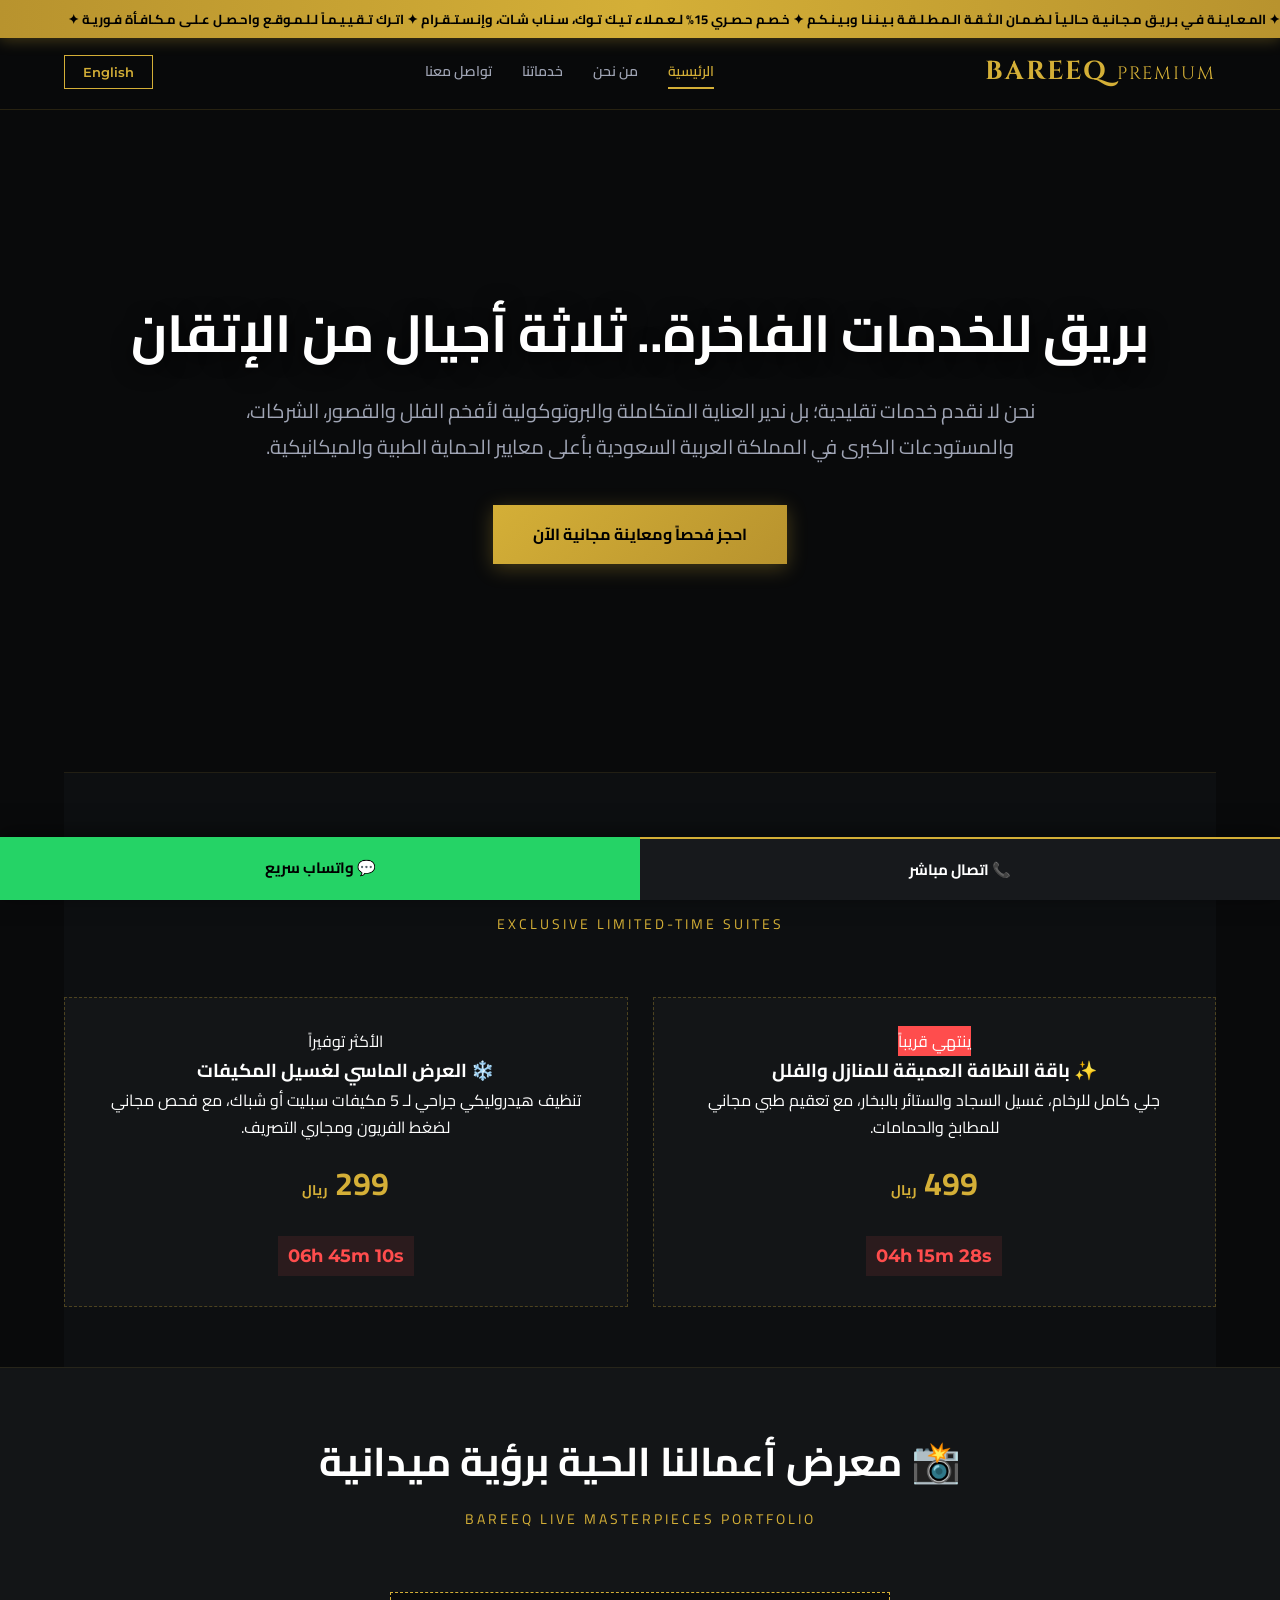
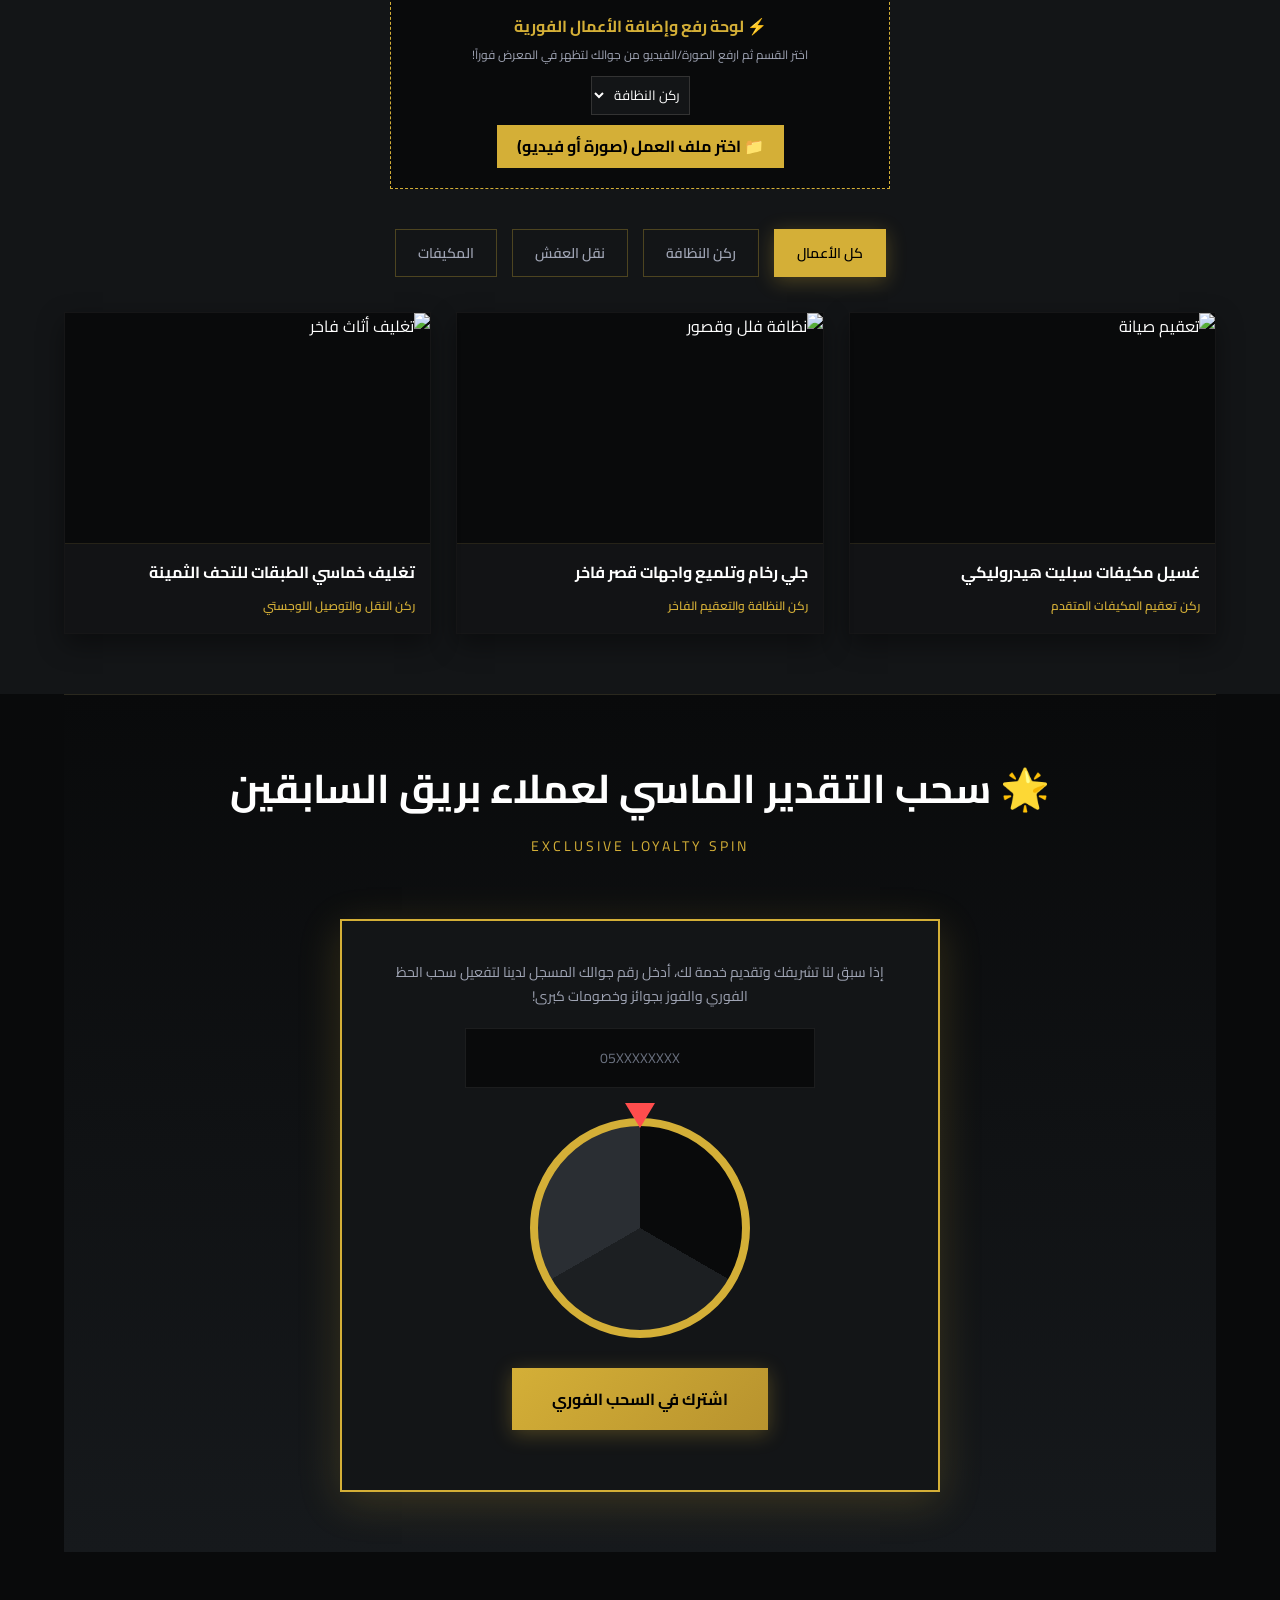
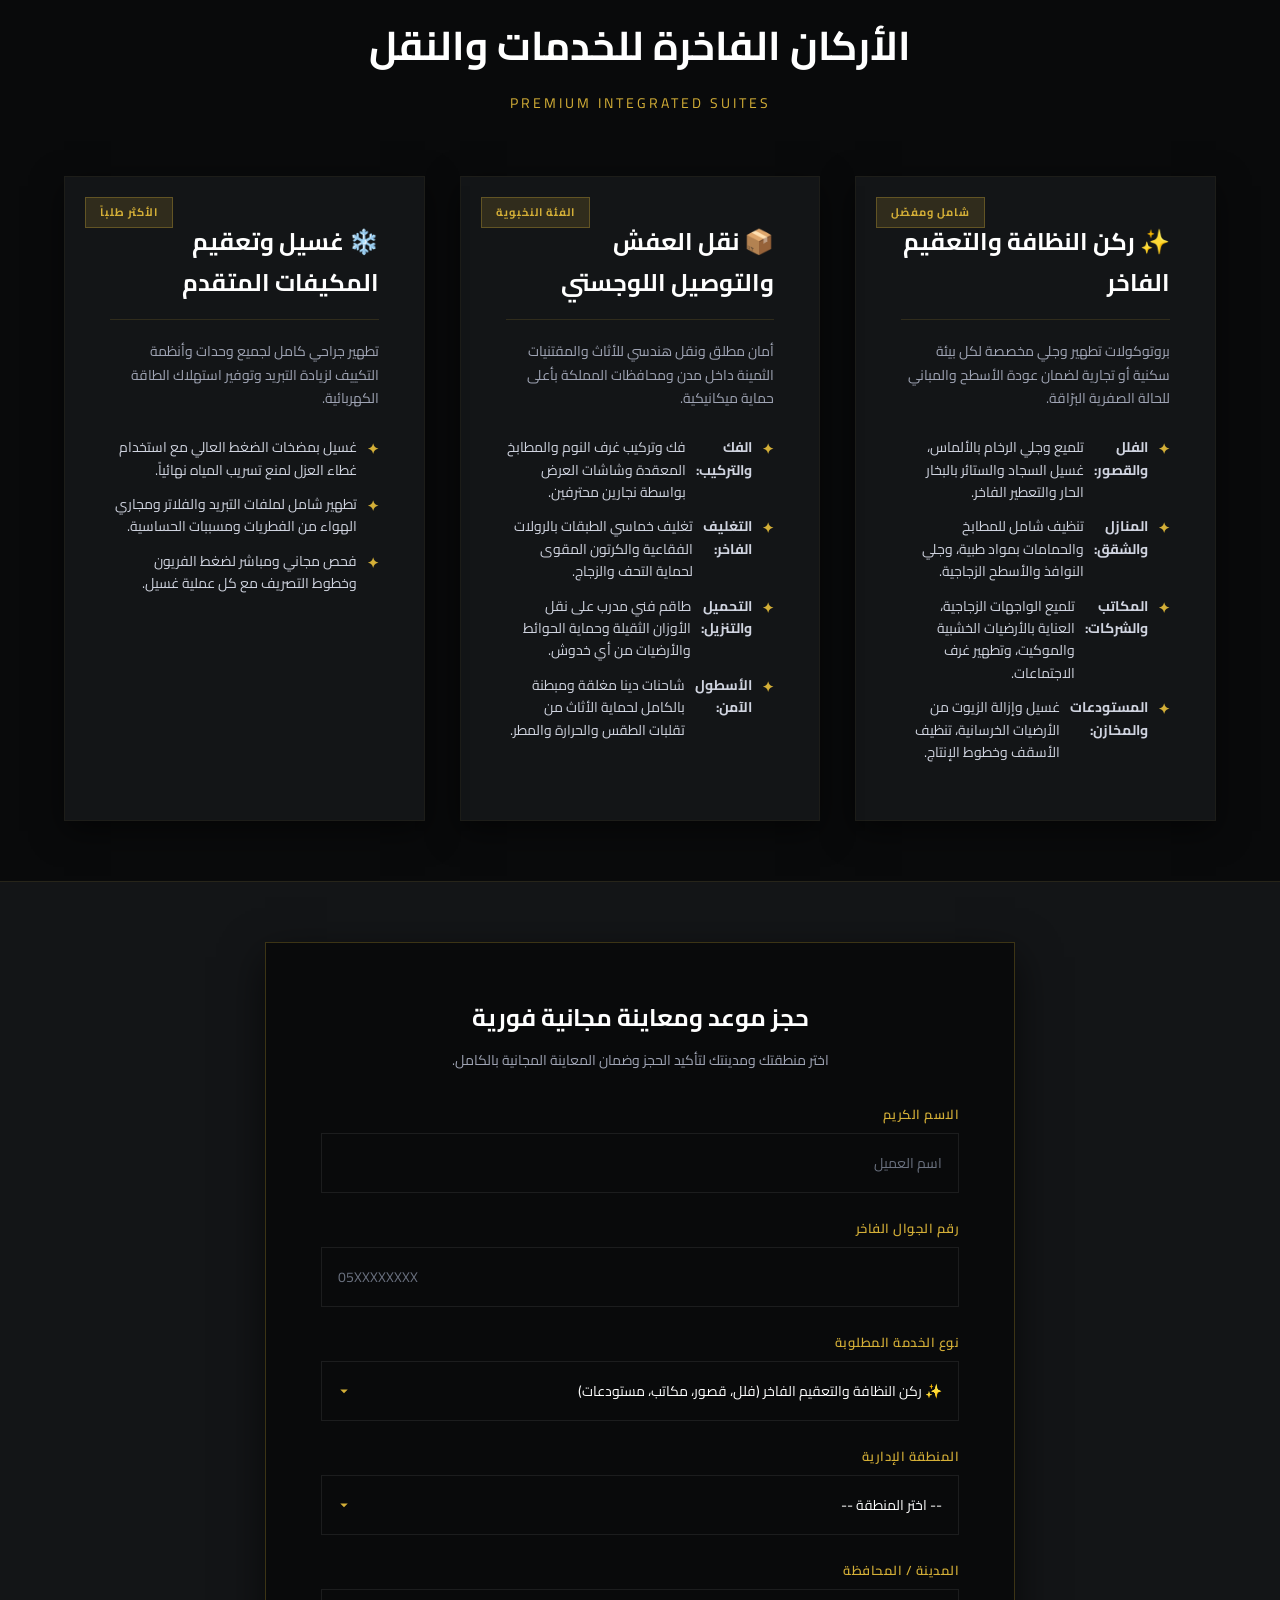
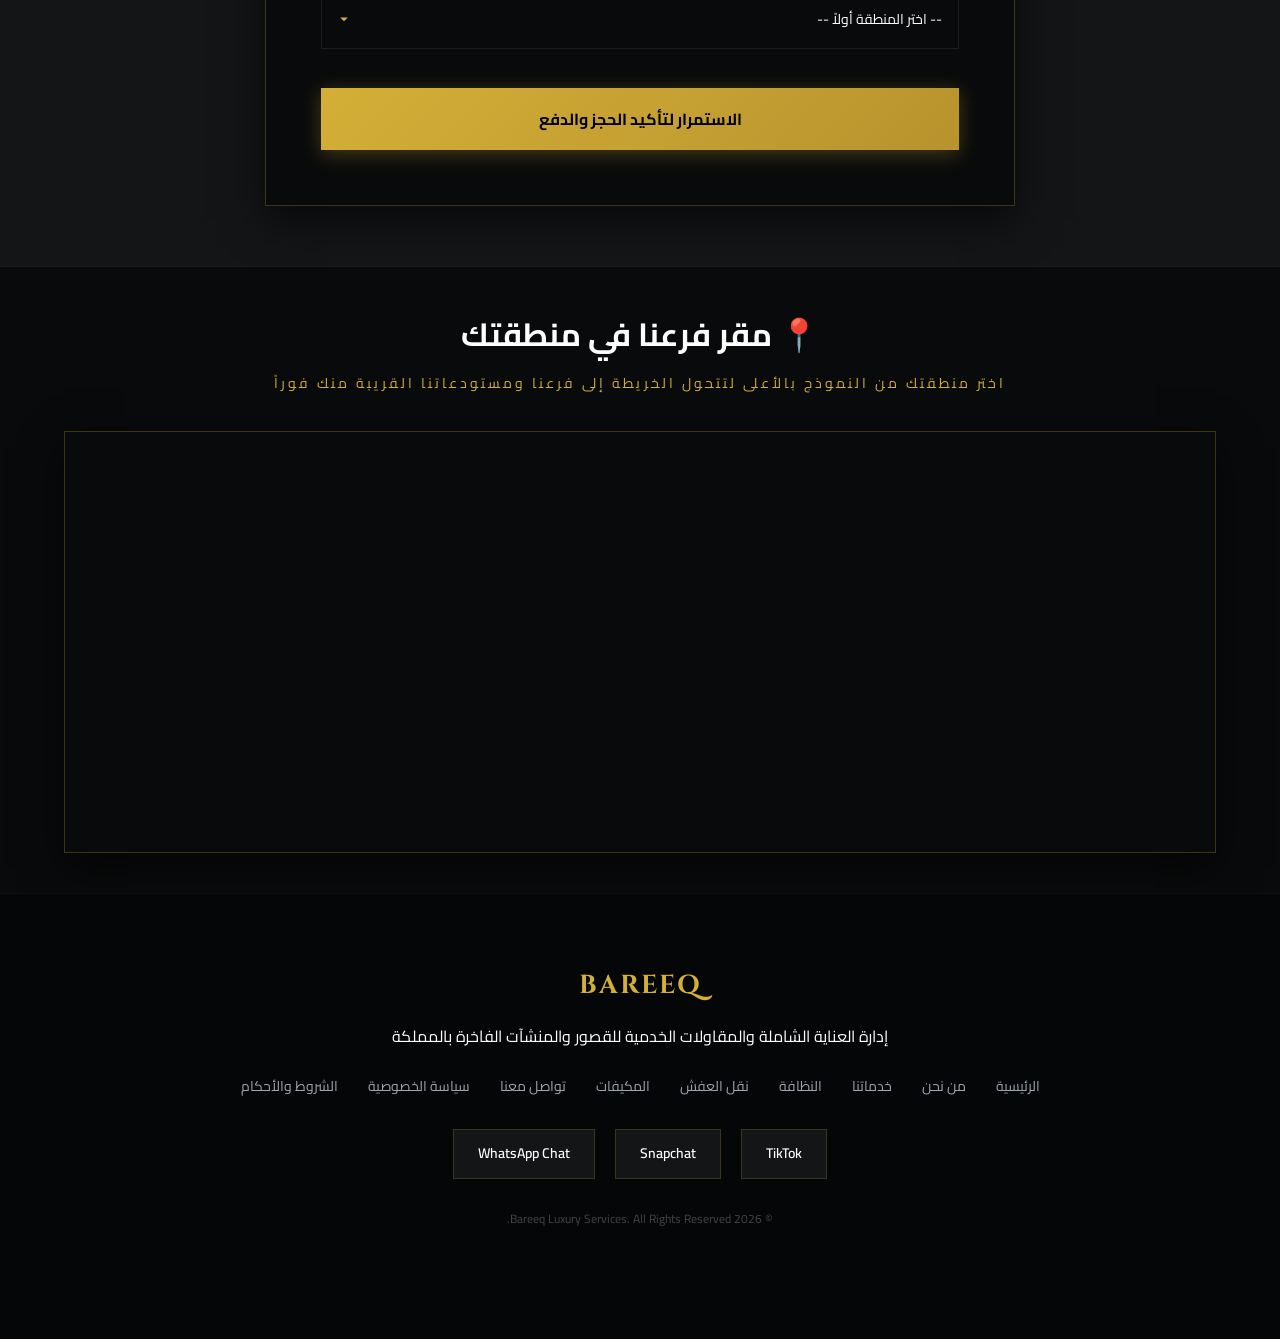
==== commit 5940e19f: "Add files via upload" ====
--- a/doctor/index.html
+++ b/doctor/index.html
@@ -9,201 +9,7 @@
     <link rel="preconnect" href="https://fonts.googleapis.com">
     <link rel="preconnect" href="https://fonts.gstatic.com" crossorigin>
     <link href="https://fonts.googleapis.com/css2?family=Cairo:wght@400;600;700&family=Cinzel:wght@600;700&family=Montserrat:wght@400;600;700&display=swap" rel="stylesheet">
-
-    <style>
-        :root {
-            --charcoal: #090A0B;
-            --slate: #131517;
-            --gold: #D4AF37;
-            --gold-hover: #F3E5AB;
-            --white: #FFFFFF;
-            --gray: #A0A5B5;
-            --success: #25D366;
-            --font-ar: 'Cairo', sans-serif;
-            --font-en: 'Montserrat', sans-serif;
-            --font-title-en: 'Cinzel', serif;
-        }
-
-        * { box-sizing: border-box; margin: 0; padding: 0; transition: all 0.3s cubic-bezier(0.25, 0.8, 0.25, 1); }
-
-        body {
-            background-color: var(--charcoal);
-            color: var(--white);
-            font-family: var(--font-ar);
-            line-height: 1.6;
-            overflow-x: hidden;
-        }
-
-        body.en-mode { font-family: var(--font-en); }
-        body.en-mode h1, body.en-mode h2, body.en-mode h3 { font-family: var(--font-title-en); }
-
-        .container { width: 90%; max-width: 1200px; margin: 0 auto; padding: 60px 0; }
-
-        /* شريط الإعلانات الذهبي المتحرك */
-        .promo-ticker {
-            background: linear-gradient(90deg, #B8932E, var(--gold), #B8932E);
-            color: #000; font-weight: 700; font-size: 13px; padding: 8px 0;
-            position: fixed; width: 100%; top: 0; z-index: 1100; overflow: hidden;
-            box-shadow: 0 2px 15px rgba(212,175,55,0.3);
-        }
-        .ticker-wrap { display: flex; width: 100%; }
-        .ticker-move {
-            display: inline-block; white-space: nowrap; padding-left: 100%;
-            animation: ticker 25s linear infinite;
-        }
-        @keyframes ticker {
-            0% { transform: translate3d(0, 0, 0); }
-            100% { transform: translate3d(-100%, 0, 0); }
-        }
-
-        /* HEADER */
-        header {
-            background-color: rgba(9, 10, 11, 0.95);
-            border-bottom: 1px solid rgba(214, 175, 55, 0.15);
-            position: fixed; width: 100%; top: 35px; z-index: 1000; backdrop-filter: blur(10px);
-        }
-        .nav-container {
-            width: 90%; max-width: 1200px; margin: 0 auto;
-            display: flex; justify-content: space-between; align-items: center; padding: 15px 0;
-        }
-        .logo { font-size: 26px; font-weight: 700; color: var(--gold); font-family: var(--font-title-en) !important; letter-spacing: 1px; }
-        
-        .header-controls { display: flex; align-items: center; gap: 15px; }
-        .lang-btn {
-            background: none; border: 1px solid var(--gold); color: var(--gold);
-            padding: 8px 16px; cursor: pointer; font-weight: 600; font-family: var(--font-en);
-        }
-        .lang-btn:hover { background-color: var(--gold); color: #000; box-shadow: 0 0 15px rgba(212,175,55,0.4); }
-
-        /* HERO */
-        .hero {
-            padding: 240px 0 140px 0;
-            background: linear-gradient(to bottom, rgba(9,10,11,0.65), var(--charcoal)), url('https://images.unsplash.com/photo-1600585154340-be6161a56a0c?auto=format&fit=crop&w=1920&q=80') no-repeat center center/cover;
-            text-align: center;
-        }
-        .hero h1 { font-size: 52px; margin-bottom: 25px; font-weight: 700; text-shadow: 0 4px 20px rgba(0,0,0,0.8); }
-        .hero p { font-size: 20px; color: var(--gray); max-width: 850px; margin: 0 auto 40px auto; }
-        
-        .btn-gold-trigger {
-            display: inline-block; background: linear-gradient(135deg, var(--gold), #B8932E); color: #000;
-            padding: 16px 40px; font-weight: 700; font-size: 16px; text-decoration: none; border-radius: 0;
-            box-shadow: 0 4px 20px rgba(212,175,55,0.3); animation: pulse 2s infinite;
-            border: none; cursor: pointer;
-        }
-        @keyframes pulse {
-            0% { box-shadow: 0 0 0 0 rgba(212,175,55, 0.5); }
-            70% { box-shadow: 0 0 0 15px rgba(212,175,55, 0); }
-            100% { box-shadow: 0 0 0 0 rgba(212,175,55, 0); }
-        }
-
-        /* SERVICES GRID */
-        .section-header { text-align: center; margin-bottom: 60px; }
-        .section-header h2 { font-size: 40px; margin-bottom: 12px; }
-        .section-header p { color: var(--gold); font-size: 14px; letter-spacing: 3px; }
-
-        .services-grid { display: grid; grid-template-columns: repeat(auto-fit, minmax(360px, 1fr)); gap: 35px; }
-        
-        .card { 
-            background-color: var(--slate); border: 1px solid rgba(212,175,55,0.05); 
-            padding: 45px; position: relative; overflow: hidden;
-            box-shadow: 0 10px 30px rgba(0,0,0,0.5);
-        }
-        .card:hover { 
-            border-color: var(--gold); 
-            transform: translateY(-10px) scale(1.02); 
-            box-shadow: 0 15px 40px rgba(212,175,55,0.15);
-        }
-        
-        .card .badge { position: absolute; top: 20px; left: 20px; font-size: 11px; background: rgba(212,175,55,0.15); color: var(--gold); padding: 5px 14px; font-weight: bold; border: 1px solid rgba(212,175,55,0.3); }
-        body.en-mode .card .badge { left: auto; right: 20px; }
-        
-        .card h3 { font-size: 24px; margin-bottom: 20px; color: var(--white); border-bottom: 1px solid rgba(212,175,55,0.15); padding-bottom: 15px; }
-        .card p { color: var(--gray); font-size: 14px; margin-bottom: 25px; }
-        
-        .card-details { list-style: none; }
-        .card-details li { font-size: 14px; color: #d0d4e0; margin-bottom: 12px; display: flex; align-items: flex-start; gap: 10px; }
-        .card-details li::before { content: "✦"; color: var(--gold); font-weight: bold; }
-
-        /* ركن معرض الأعمال الفاخر */
-        .gallery-section { background-color: var(--slate); border-top: 1px solid rgba(212,175,55,0.1); }
-        .gallery-filters { display: flex; justify-content: center; gap: 15px; margin-bottom: 35px; flex-wrap: wrap; }
-        .filter-btn { background: none; border: 1px solid rgba(212,175,55,0.3); color: var(--gray); padding: 10px 22px; cursor: pointer; font-family: inherit; font-size: 14px; font-weight: 600; }
-        .filter-btn.active, .filter-btn:hover { background: var(--gold); color: #000; border-color: var(--gold); box-shadow: 0 4px 15px rgba(212,175,55,0.3); }
-        
-        /* لوحة التحكم ورفع الصور المباشرة من الجوال */
-        .upload-admin-box { max-width: 500px; margin: 0 auto 40px auto; background: var(--charcoal); border: 1px dashed var(--gold); padding: 20px; text-align: center; }
-        .upload-label { background: var(--gold); color: #000; padding: 8px 20px; font-weight: 700; cursor: pointer; display: inline-block; margin-top: 10px; }
-
-        .gallery-grid { display: grid; grid-template-columns: repeat(auto-fit, minmax(300px, 1fr)); gap: 25px; }
-        .gallery-item { background: var(--charcoal); border: 1px solid rgba(255,255,255,0.05); overflow: hidden; position: relative; box-shadow: 0 10px 25px rgba(0,0,0,0.4); display: block; }
-        .gallery-item:hover img, .gallery-item:hover video { transform: scale(1.06); }
-        .gallery-item img, .gallery-item video { width: 100%; height: 230px; object-fit: cover; display: block; transition: transform 0.4s ease; }
-        .gallery-info { padding: 15px; background: rgba(19, 21, 23, 0.9); border-top: 1px solid rgba(212,175,55,0.1); }
-        .gallery-info h4 { font-size: 16px; color: var(--white); margin-bottom: 5px; }
-        .gallery-info span { font-size: 12px; color: var(--gold); font-weight: 600; }
-
-        /* ركن العروض الحصرية */
-        .offers-section { background-color: #0d0f11; border-top: 1px solid rgba(212,175,55,0.1); }
-        .offers-grid { display: grid; grid-template-columns: repeat(auto-fit, minmax(300px, 1fr)); gap: 25px; margin-top: 30px; }
-        .offer-card { background: var(--slate); border: 1px dashed rgba(212,175,55,0.3); padding: 30px; text-align: center; position: relative; }
-        .offer-price { font-size: 32px; color: var(--gold); font-weight: bold; margin: 15px 0; }
-        .countdown-timer { font-family: var(--font-en); font-size: 18px; color: #ff4d4d; font-weight: bold; margin-top: 10px; background: rgba(255,77,77,0.1); padding: 5px; display: inline-block; }
-
-        /* ركن السحب والجوائز */
-        .lottery-section { background: linear-gradient(180deg, var(--charcoal), #16191c); border-top: 1px solid rgba(212,175,55,0.1); position: relative; }
-        .lottery-box { max-width: 600px; margin: 0 auto; text-align: center; background: var(--slate); padding: 40px; border: 2px solid var(--gold); box-shadow: 0 15px 40px rgba(212,175,55,0.1); }
-        
-        .wheel-container { position: relative; width: 220px; height: 220px; margin: 30px auto; }
-        .wheel { 
-            width: 100%; height: 100%; border-radius: 50%; border: 8px solid var(--gold); 
-            background: conic-gradient(var(--charcoal) 0deg 120deg, #1c1f22 120deg 240deg, #2a2e33 240deg 360deg);
-            position: relative; transition: transform 4s cubic-bezier(0.1, 0.8, 0.1, 1);
-        }
-        .wheel-pointer { position: absolute; top: -15px; left: 50%; transform: translateX(-50%); width: 0; height: 0; border-left: 15px solid transparent; border-right: 15px solid transparent; border-top: 25px solid #ff4d4d; z-index: 10; }
-
-        /* BOOKING FORM & GEOGRAPHY SELECTORS */
-        .booking-section { background-color: var(--slate); border-top: 1px solid rgba(212,175,55,0.1); }
-        .form-box, .checkout-box { max-width: 750px; margin: 0 auto; background-color: var(--charcoal); padding: 55px; border: 1px solid rgba(212,175,55,0.25); box-shadow: 0 20px 50px rgba(0,0,0,0.6); }
-        .checkout-box { display: none; animation: fadeIn 0.5s ease; }
-        @keyframes fadeIn { from { opacity: 0; transform: translateY(15px); } to { opacity: 1; transform: translateY(0); } }
-        
-        .form-group { margin-bottom: 24px; }
-        .form-group label { display: block; margin-bottom: 8px; font-size: 13px; color: var(--gold); font-weight: 600; letter-spacing: 0.5px; }
-        .form-group input, .form-group select {
-            width: 100%; padding: 16px; background-color: var(--slate); border: 1px solid rgba(255,255,255,0.08); color: var(--white); font-family: inherit; font-size: 14px;
-        }
-        .form-group input:focus, .form-group select:focus { outline: none; border-color: var(--gold); box-shadow: 0 0 10px rgba(212,175,55,0.2); }
-
-        /* CHECKOUT GATEWAY */
-        .payment-methods { display: grid; grid-template-columns: repeat(auto-fit, minmax(130px, 1fr)); gap: 15px; margin: 25px 0; }
-        .pay-method {
-            background-color: var(--slate); border: 2px solid rgba(255,255,255,0.05); padding: 18px; text-align: center; cursor: pointer; font-weight: 700; font-size: 14px;
-        }
-        .pay-method.active { border-color: var(--gold); background: rgba(212,175,55,0.08); color: var(--gold); box-shadow: 0 5px 15px rgba(212,175,55,0.1); }
-        .cc-details { background: var(--slate); padding: 25px; margin-bottom: 20px; display: none; border: 1px solid rgba(255,255,255,0.05); }
-
-        /* MAP SECTION STYLING */
-        .map-section { background-color: var(--charcoal); padding: 40px 0; border-top: 1px solid rgba(212,175,55,0.1); }
-        .map-wrapper { width: 100%; border: 1px solid rgba(212,175,55,0.25); box-shadow: 0 15px 40px rgba(0,0,0,0.6); overflow: hidden; line-height: 0; }
-
-        /* FOOTER */
-        footer { background-color: #050607; padding: 70px 0 110px 0; text-align: center; border-top: 1px solid rgba(255,255,255,0.03); }
-        .footer-socials { margin: 30px 0; display: flex; justify-content: center; gap: 20px; flex-wrap: wrap; }
-        .footer-socials a { color: var(--white); text-decoration: none; font-size: 14px; background: var(--slate); padding: 12px 24px; border: 1px solid rgba(212,175,55,0.2); font-weight: 600; }
-        .footer-socials a:hover { background-color: var(--gold); color: #000; box-shadow: 0 5px 20px rgba(212,175,55,0.4); }
-
-        /* STICKY BOTTOM BAR */
-        .sticky-bar { position: fixed; bottom: 0; width: 100%; display: grid; grid-template-columns: 1fr 1fr; z-index: 2000; }
-        .sticky-btn { text-align: center; padding: 18px; font-weight: 700; text-decoration: none; font-size: 15px; }
-        .btn-c { background-color: #17191c; color: #fff; border-top: 2px solid var(--gold); }
-        .btn-w { background-color: var(--success); color: #000; }
-
-        @media(max-width:768px) {
-            .hero h1 { font-size: 34px; }
-            .services-grid { grid-template-columns: 1fr; }
-            .form-box, .checkout-box { padding: 35px 20px; }
-        }
-    </style>
+    <link rel="stylesheet" href="css/styles.css">
 </head>
 <body>
 
@@ -218,7 +24,16 @@
     <header>
         <div class="nav-container">
             <div class="logo">BAREEQ <span>PREMIUM</span></div>
+            <nav>
+                <ul class="nav-links" id="navLinks">
+                    <li><a href="index.html" class="active">الرئيسية</a></li>
+                    <li><a href="about.html">من نحن</a></li>
+                    <li><a href="services.html">خدماتنا</a></li>
+                    <li><a href="contact.html">تواصل معنا</a></li>
+                </ul>
+            </nav>
             <div class="header-controls">
+                <button class="menu-toggle" onclick="toggleMenu()">☰</button>
                 <button class="lang-btn" onclick="toggleLanguage()" id="langBtn">English</button>
             </div>
         </div>
@@ -483,6 +298,18 @@
             <div class="logo" style="margin-bottom:15px;">BAREEQ</div>
             <p id="footerText">إدارة العناية الشاملة والمقاولات الخدمية للقصور والمنشآت الفاخرة بالمملكة</p>
             
+            <div class="footer-links">
+                <a href="index.html">الرئيسية</a>
+                <a href="about.html">من نحن</a>
+                <a href="services.html">خدماتنا</a>
+                <a href="cleaning.html">النظافة</a>
+                <a href="moving.html">نقل العفش</a>
+                <a href="ac.html">المكيفات</a>
+                <a href="contact.html">تواصل معنا</a>
+                <a href="privacy.html">سياسة الخصوصية</a>
+                <a href="terms.html">الشروط والأحكام</a>
+            </div>
+
             <div class="footer-socials">
                 <a href="https://tiktok.com/@alealamia_ksa" target="_blank" rel="noopener noreferrer">TikTok</a>
                 <a href="https://www.snapchat.com/add/mbnabdullah3" target="_blank" rel="noopener noreferrer">Snapchat</a>
@@ -501,6 +328,10 @@
     <script>
         let currentLang = 'ar';
         let selectedPayment = 'mada';
+
+        function toggleMenu() {
+            document.getElementById('navLinks').classList.toggle('active');
+        }
 
         // روابط خرائط حقيقية ومعتمدة (خرائط موثقة بنظام الحماية HTTPS والرياض مضبوطة على إحداثياتك العزيزية)
         const regionalMaps = {
--- a/doctor/css/styles.css
+++ b/doctor/css/styles.css
@@ -0,0 +1,1433 @@
+/* ========================================
+   BAREEQ PREMIUM SERVICES - MAIN STYLESHEET
+   ======================================== */
+
+/* --- CSS Variables --- */
+:root {
+    --charcoal: #090A0B;
+    --slate: #131517;
+    --slate-light: #1a1d20;
+    --gold: #D4AF37;
+    --gold-hover: #F3E5AB;
+    --gold-dark: #B8932E;
+    --white: #FFFFFF;
+    --gray: #A0A5B5;
+    --gray-light: #d0d4e0;
+    --gray-dark: #6b7280;
+    --success: #25D366;
+    --danger: #ff4d4d;
+    --font-ar: 'Cairo', sans-serif;
+    --font-en: 'Montserrat', sans-serif;
+    --font-title-en: 'Cinzel', serif;
+    --shadow-sm: 0 2px 8px rgba(0,0,0,0.3);
+    --shadow-md: 0 10px 30px rgba(0,0,0,0.5);
+    --shadow-lg: 0 15px 40px rgba(0,0,0,0.6);
+    --shadow-gold: 0 4px 20px rgba(212,175,55,0.3);
+    --shadow-gold-lg: 0 10px 40px rgba(212,175,55,0.2);
+    --transition-fast: 0.2s ease;
+    --transition-normal: 0.3s cubic-bezier(0.25, 0.8, 0.25, 1);
+    --transition-slow: 0.5s cubic-bezier(0.25, 0.8, 0.25, 1);
+}
+
+/* --- Reset & Base --- */
+*, *::before, *::after {
+    box-sizing: border-box;
+    margin: 0;
+    padding: 0;
+    border: 0;
+}
+
+html, body, div, span, applet, object, iframe,
+h1, h2, h3, h4, h5, h6, p, blockquote, pre,
+a, abbr, acronym, address, big, cite, code,
+del, dfn, em, img, ins, kbd, q, s, samp,
+small, strike, strong, sub, sup, tt, var,
+b, u, i, center,
+dl, dt, dd, ol, ul, li,
+fieldset, form, label, legend,
+table, caption, tbody, tfoot, thead, tr, th, td,
+article, aside, canvas, details, embed,
+figure, figcaption, footer, header, hgroup,
+menu, nav, output, ruby, section, summary,
+time, mark, audio, video {
+    margin: 0;
+    padding: 0;
+    border: 0;
+    vertical-align: baseline;
+}
+
+article, aside, details, figcaption, figure,
+footer, header, hgroup, menu, nav, section {
+    display: block;
+}
+
+ul, ol {
+    list-style: none !important;
+    margin: 0;
+    padding: 0;
+}
+
+li {
+    list-style-type: none !important;
+    list-style: none !important;
+    display: block;
+}
+
+a {
+    text-decoration: none;
+    color: inherit;
+    background: transparent;
+}
+
+a:hover {
+    text-decoration: none;
+}
+
+html {
+    scroll-behavior: smooth;
+    scroll-padding-top: 140px;
+}
+
+body {
+    background-color: var(--charcoal);
+    color: var(--white);
+    font-family: var(--font-ar);
+    line-height: 1.7;
+    overflow-x: hidden;
+    -webkit-font-smoothing: antialiased;
+    -moz-osx-font-smoothing: grayscale;
+}
+
+body.en-mode { font-family: var(--font-en); }
+body.en-mode h1, body.en-mode h2, body.en-mode h3, body.en-mode h4 { font-family: var(--font-title-en); }
+
+img { max-width: 100%; height: auto; display: block; }
+a { text-decoration: none; color: inherit; }
+ul { list-style: none !important; margin: 0; padding: 0; }
+li { list-style: none !important; }
+button { font-family: inherit; }
+input, select, textarea { font-family: inherit; }
+
+::selection {
+    background: var(--gold);
+    color: var(--charcoal);
+}
+
+/* --- Scrollbar --- */
+::-webkit-scrollbar { width: 8px; }
+::-webkit-scrollbar-track { background: var(--charcoal); }
+::-webkit-scrollbar-thumb { background: var(--gold-dark); border-radius: 4px; }
+::-webkit-scrollbar-thumb:hover { background: var(--gold); }
+
+/* --- Container --- */
+.container { width: 90%; max-width: 1200px; margin: 0 auto; padding: 60px 0; }
+
+/* ========================================
+   PROMO TICKER
+   ======================================== */
+.promo-ticker {
+    background: linear-gradient(90deg, var(--gold-dark), var(--gold), var(--gold-dark));
+    color: #000;
+    font-weight: 700;
+    font-size: 13px;
+    padding: 8px 0;
+    position: fixed;
+    width: 100%;
+    top: 0;
+    z-index: 1100;
+    overflow: hidden;
+    box-shadow: 0 2px 15px rgba(212,175,55,0.3);
+}
+
+.ticker-wrap {
+    display: flex;
+    width: 100%;
+}
+
+.ticker-move {
+    display: inline-block;
+    white-space: nowrap;
+    padding-left: 100%;
+    animation: ticker 25s linear infinite;
+}
+
+@keyframes ticker {
+    0% { transform: translate3d(0, 0, 0); }
+    100% { transform: translate3d(-100%, 0, 0); }
+}
+
+/* ========================================
+   HEADER
+   ======================================== */
+header {
+    background-color: rgba(9, 10, 11, 0.95);
+    border-bottom: 1px solid rgba(214, 175, 55, 0.15);
+    position: fixed;
+    width: 100%;
+    top: 35px;
+    z-index: 1000;
+    backdrop-filter: blur(12px);
+    -webkit-backdrop-filter: blur(12px);
+}
+
+.nav-container {
+    width: 90%;
+    max-width: 1200px;
+    margin: 0 auto;
+    display: flex;
+    justify-content: space-between;
+    align-items: center;
+    padding: 15px 0;
+    direction: rtl;
+}
+
+.logo {
+    font-size: 26px;
+    font-weight: 700;
+    color: var(--gold);
+    font-family: var(--font-title-en) !important;
+    letter-spacing: 2px;
+    text-transform: uppercase;
+}
+
+.logo span { font-weight: 400; font-size: 18px; }
+
+.header-controls {
+    display: flex;
+    align-items: center;
+    gap: 15px;
+    flex-direction: row-reverse;
+}
+
+.lang-btn {
+    background: none;
+    border: 1px solid var(--gold);
+    color: var(--gold);
+    padding: 8px 18px;
+    cursor: pointer;
+    font-weight: 600;
+    font-family: var(--font-en);
+    font-size: 13px;
+    transition: var(--transition-normal);
+}
+
+.lang-btn:hover {
+    background-color: var(--gold);
+    color: #000;
+    box-shadow: var(--shadow-gold);
+}
+
+/* --- Navigation --- */
+nav {
+    display: block;
+}
+
+.nav-links {
+    display: flex !important;
+    flex-direction: row;
+    gap: 30px;
+    list-style: none !important;
+    margin: 0 !important;
+    padding: 0 !important;
+}
+
+.nav-links li {
+    list-style: none !important;
+    display: inline-block !important;
+}
+
+.nav-links li::before {
+    display: none !important;
+    content: none !important;
+}
+
+.nav-links a {
+    color: var(--gray) !important;
+    text-decoration: none !important;
+    font-size: 14px;
+    font-weight: 600;
+    position: relative;
+    padding: 5px 0;
+    transition: color var(--transition-fast);
+    display: inline-block;
+}
+
+.nav-links a:hover,
+.nav-links a.active {
+    color: var(--gold) !important;
+}
+
+.nav-links a:visited {
+    color: var(--gray) !important;
+}
+
+.nav-links a::after {
+    content: '';
+    position: absolute;
+    bottom: 0;
+    left: 0;
+    width: 0;
+    height: 2px;
+    background: var(--gold);
+    transition: width var(--transition-normal);
+}
+
+.nav-links a:hover::after,
+.nav-links a.active::after {
+    width: 100%;
+}
+
+/* --- Mobile Menu Toggle --- */
+.menu-toggle {
+    display: none;
+    background: none;
+    border: 1px solid var(--gold);
+    color: var(--gold);
+    font-size: 20px;
+    cursor: pointer;
+    padding: 8px 12px;
+    line-height: 1;
+}
+
+/* RTL specific */
+[dir="rtl"] .nav-container {
+    direction: rtl;
+}
+
+[dir="rtl"] .header-controls {
+    flex-direction: row-reverse;
+}
+
+/* ========================================
+   HERO SECTION
+   ======================================== */
+.hero {
+    padding: 240px 0 140px 0;
+    background: linear-gradient(to bottom, rgba(9,10,11,0.65), var(--charcoal)),
+                url('https://images.unsplash.com/photo-1600585154340-be6161a56a0c?auto=format&fit=crop&w=1920&q=80') no-repeat center center/cover;
+    text-align: center;
+    position: relative;
+}
+
+.hero h1 {
+    font-size: 52px;
+    margin-bottom: 25px;
+    font-weight: 700;
+    text-shadow: 0 4px 20px rgba(0,0,0,0.8);
+    line-height: 1.3;
+}
+
+.hero p {
+    font-size: 20px;
+    color: var(--gray);
+    max-width: 850px;
+    margin: 0 auto 40px auto;
+    line-height: 1.8;
+}
+
+/* --- Gold Button --- */
+.btn-gold-trigger {
+    display: inline-block;
+    background: linear-gradient(135deg, var(--gold), var(--gold-dark));
+    color: #000;
+    padding: 16px 40px;
+    font-weight: 700;
+    font-size: 16px;
+    text-decoration: none;
+    border-radius: 0;
+    box-shadow: var(--shadow-gold);
+    animation: pulse 2s infinite;
+    border: none;
+    cursor: pointer;
+    transition: var(--transition-normal);
+    position: relative;
+    overflow: hidden;
+}
+
+.btn-gold-trigger:hover {
+    transform: translateY(-2px);
+    box-shadow: 0 6px 30px rgba(212,175,55,0.5);
+}
+
+.btn-gold-trigger:active {
+    transform: translateY(0);
+}
+
+@keyframes pulse {
+    0% { box-shadow: 0 0 0 0 rgba(212,175,55, 0.5); }
+    70% { box-shadow: 0 0 0 15px rgba(212,175,55, 0); }
+    100% { box-shadow: 0 0 0 0 rgba(212,175,55, 0); }
+}
+
+/* ========================================
+   PAGE HEADER
+   ======================================== */
+.page-header {
+    padding: 180px 0 80px 0;
+    background: linear-gradient(to bottom, rgba(9,10,11,0.8), var(--charcoal)),
+                url('https://images.unsplash.com/photo-1600585154340-be6161a56a0c?auto=format&fit=crop&w=1920&q=80') no-repeat center center/cover;
+    text-align: center;
+}
+
+.page-header h1 {
+    font-size: 42px;
+    margin-bottom: 15px;
+    font-weight: 700;
+}
+
+.page-header p {
+    color: var(--gray);
+    font-size: 16px;
+}
+
+/* ========================================
+   SECTION HEADER
+   ======================================== */
+.section-header {
+    text-align: center;
+    margin-bottom: 60px;
+}
+
+.section-header h2 {
+    font-size: 40px;
+    margin-bottom: 12px;
+    font-weight: 700;
+}
+
+.section-header p {
+    color: var(--gold);
+    font-size: 14px;
+    letter-spacing: 3px;
+    text-transform: uppercase;
+}
+
+/* ========================================
+   SERVICES GRID
+   ======================================== */
+.services-grid {
+    display: grid;
+    grid-template-columns: repeat(auto-fit, minmax(340px, 1fr));
+    gap: 35px;
+}
+
+.card {
+    background-color: var(--slate);
+    border: 1px solid rgba(212,175,55,0.05);
+    padding: 45px;
+    position: relative;
+    overflow: hidden;
+    box-shadow: var(--shadow-md);
+    transition: var(--transition-normal);
+}
+
+.card::before {
+    content: '';
+    position: absolute;
+    top: 0;
+    left: 0;
+    width: 100%;
+    height: 3px;
+    background: linear-gradient(90deg, transparent, var(--gold), transparent);
+    opacity: 0;
+    transition: opacity var(--transition-normal);
+}
+
+.card:hover {
+    border-color: var(--gold);
+    transform: translateY(-10px);
+    box-shadow: var(--shadow-gold-lg);
+}
+
+.card:hover::before {
+    opacity: 1;
+}
+
+.card .badge {
+    position: absolute;
+    top: 20px;
+    left: 20px;
+    font-size: 11px;
+    background: rgba(212,175,55,0.15);
+    color: var(--gold);
+    padding: 5px 14px;
+    font-weight: bold;
+    border: 1px solid rgba(212,175,55,0.3);
+    text-transform: uppercase;
+    letter-spacing: 1px;
+}
+
+body.en-mode .card .badge {
+    left: auto;
+    right: 20px;
+}
+
+.card h3 {
+    font-size: 24px;
+    margin-bottom: 20px;
+    color: var(--white);
+    border-bottom: 1px solid rgba(212,175,55,0.15);
+    padding-bottom: 15px;
+}
+
+.card p {
+    color: var(--gray);
+    font-size: 14px;
+    margin-bottom: 25px;
+    line-height: 1.7;
+}
+
+.card-details { list-style: none; }
+
+.card-details li {
+    font-size: 14px;
+    color: var(--gray-light);
+    margin-bottom: 12px;
+    display: flex;
+    align-items: flex-start;
+    gap: 10px;
+    line-height: 1.6;
+}
+
+.card-details li::before {
+    content: "✦";
+    color: var(--gold);
+    font-weight: bold;
+    flex-shrink: 0;
+    margin-top: 2px;
+}
+
+/* ========================================
+   ABOUT PAGE
+   ======================================== */
+.about-content {
+    display: grid;
+    grid-template-columns: 1fr 1fr;
+    gap: 60px;
+    align-items: center;
+}
+
+.about-text h3 {
+    font-size: 28px;
+    margin-bottom: 20px;
+    color: var(--gold);
+}
+
+.about-text p {
+    color: var(--gray);
+    margin-bottom: 20px;
+    font-size: 15px;
+    line-height: 1.9;
+}
+
+.about-image {
+    position: relative;
+}
+
+.about-image::after {
+    content: '';
+    position: absolute;
+    bottom: -10px;
+    right: -10px;
+    width: 100%;
+    height: 100%;
+    border: 2px solid var(--gold);
+    z-index: -1;
+}
+
+.about-image img {
+    width: 100%;
+    height: 400px;
+    object-fit: cover;
+    border: 2px solid rgba(212,175,55,0.2);
+    position: relative;
+    z-index: 1;
+}
+
+/* --- Stats Grid --- */
+.stats-grid {
+    display: grid;
+    grid-template-columns: repeat(4, 1fr);
+    gap: 30px;
+    margin-top: 60px;
+}
+
+.stat-box {
+    text-align: center;
+    padding: 35px 20px;
+    background: var(--slate);
+    border: 1px solid rgba(212,175,55,0.1);
+    transition: var(--transition-normal);
+}
+
+.stat-box:hover {
+    border-color: var(--gold);
+    transform: translateY(-5px);
+    box-shadow: var(--shadow-gold);
+}
+
+.stat-box h3 {
+    font-size: 42px;
+    color: var(--gold);
+    margin-bottom: 10px;
+}
+
+.stat-box p {
+    color: var(--gray);
+    font-size: 14px;
+}
+
+/* ========================================
+   SERVICE DETAIL PAGE
+   ======================================== */
+.service-detail {
+    display: grid;
+    grid-template-columns: 2fr 1fr;
+    gap: 60px;
+}
+
+.service-main h3 {
+    font-size: 28px;
+    margin-bottom: 20px;
+    color: var(--gold);
+}
+
+.service-main p {
+    color: var(--gray);
+    margin-bottom: 20px;
+    line-height: 1.9;
+}
+
+.service-features {
+    list-style: none;
+    margin: 30px 0;
+}
+
+.service-features li {
+    padding: 15px 0;
+    border-bottom: 1px solid rgba(255,255,255,0.05);
+    color: var(--gray-light);
+    display: flex;
+    align-items: center;
+    gap: 15px;
+    line-height: 1.7;
+}
+
+.service-features li::before {
+    content: "✓";
+    color: var(--gold);
+    font-weight: bold;
+    font-size: 18px;
+    flex-shrink: 0;
+}
+
+/* --- Service Sidebar --- */
+.service-sidebar {
+    background: var(--slate);
+    padding: 40px;
+    border: 1px solid rgba(212,175,55,0.1);
+    height: fit-content;
+    position: sticky;
+    top: 120px;
+}
+
+.service-sidebar h3 {
+    font-size: 20px;
+    margin-bottom: 20px;
+    color: var(--gold);
+}
+
+/* ========================================
+   CONTACT PAGE
+   ======================================== */
+.contact-grid {
+    display: grid;
+    grid-template-columns: 1fr 1fr;
+    gap: 60px;
+}
+
+.contact-form {
+    background: var(--slate);
+    padding: 40px;
+    border: 1px solid rgba(212,175,55,0.1);
+}
+
+.contact-info {
+    display: flex;
+    flex-direction: column;
+    gap: 25px;
+}
+
+.info-card {
+    background: var(--slate);
+    padding: 30px;
+    border: 1px solid rgba(212,175,55,0.1);
+    transition: var(--transition-normal);
+}
+
+.info-card:hover {
+    border-color: var(--gold);
+}
+
+.info-card h3 {
+    color: var(--gold);
+    margin-bottom: 15px;
+    font-size: 18px;
+}
+
+.info-card p {
+    color: var(--gray);
+    font-size: 14px;
+    line-height: 1.8;
+}
+
+.info-card a {
+    color: var(--gold);
+    text-decoration: none;
+    transition: var(--transition-fast);
+}
+
+.info-card a:hover {
+    text-decoration: underline;
+}
+
+/* ========================================
+   FORM ELEMENTS
+   ======================================== */
+.form-group {
+    margin-bottom: 24px;
+}
+
+.form-group label {
+    display: block;
+    margin-bottom: 8px;
+    font-size: 13px;
+    color: var(--gold);
+    font-weight: 600;
+    letter-spacing: 0.5px;
+}
+
+.form-group input,
+.form-group select,
+.form-group textarea {
+    width: 100%;
+    padding: 16px;
+    background-color: var(--charcoal);
+    border: 1px solid rgba(255,255,255,0.08);
+    color: var(--white);
+    font-size: 14px;
+    transition: var(--transition-fast);
+}
+
+.form-group input:focus,
+.form-group select:focus,
+.form-group textarea:focus {
+    outline: none;
+    border-color: var(--gold);
+    box-shadow: 0 0 10px rgba(212,175,55,0.2);
+}
+
+.form-group input::placeholder,
+.form-group textarea::placeholder {
+    color: var(--gray-dark);
+}
+
+.form-group textarea {
+    min-height: 150px;
+    resize: vertical;
+}
+
+.form-group select {
+    cursor: pointer;
+    appearance: none;
+    background-image: url("data:image/svg+xml,%3Csvg xmlns='http://www.w3.org/2000/svg' width='12' height='12' fill='%23D4AF37' viewBox='0 0 16 16'%3E%3Cpath d='M8 11L3 6h10l-5 5z'/%3E%3C/svg%3E");
+    background-repeat: no-repeat;
+    background-position: left 16px center;
+    padding-left: 40px;
+}
+
+body.en-mode .form-group select {
+    background-position: right 16px center;
+    padding-left: 16px;
+    padding-right: 40px;
+}
+
+/* ========================================
+   LEGAL PAGES
+   ======================================== */
+.legal-content {
+    max-width: 900px;
+    margin: 0 auto;
+}
+
+.legal-content h2 {
+    font-size: 28px;
+    color: var(--gold);
+    margin: 40px 0 20px 0;
+    padding-bottom: 10px;
+    border-bottom: 1px solid rgba(212,175,55,0.15);
+}
+
+.legal-content h3 {
+    font-size: 22px;
+    margin: 30px 0 15px 0;
+}
+
+.legal-content p {
+    color: var(--gray);
+    margin-bottom: 15px;
+    line-height: 1.9;
+}
+
+.legal-content ul {
+    margin: 15px 0;
+}
+
+.legal-content ul li {
+    color: var(--gray);
+    padding: 10px 0 10px 25px;
+    position: relative;
+    line-height: 1.7;
+}
+
+.legal-content ul li::before {
+    content: "•";
+    color: var(--gold);
+    position: absolute;
+    left: 0;
+    font-size: 18px;
+}
+
+/* ========================================
+   OFFERS SECTION
+   ======================================== */
+.offers-section {
+    background-color: #0d0f11;
+    border-top: 1px solid rgba(212,175,55,0.1);
+}
+
+.offers-grid {
+    display: grid;
+    grid-template-columns: repeat(auto-fit, minmax(300px, 1fr));
+    gap: 25px;
+    margin-top: 30px;
+}
+
+.offer-card {
+    background: var(--slate);
+    border: 1px dashed rgba(212,175,55,0.3);
+    padding: 30px;
+    text-align: center;
+    position: relative;
+    transition: var(--transition-normal);
+}
+
+.offer-card:hover {
+    border-color: var(--gold);
+    transform: translateY(-5px);
+}
+
+.offer-price {
+    font-size: 32px;
+    color: var(--gold);
+    font-weight: bold;
+    margin: 15px 0;
+}
+
+.countdown-timer {
+    font-family: var(--font-en);
+    font-size: 18px;
+    color: var(--danger);
+    font-weight: bold;
+    margin-top: 10px;
+    background: rgba(255,77,77,0.1);
+    padding: 5px 10px;
+    display: inline-block;
+}
+
+/* ========================================
+   GALLERY SECTION
+   ======================================== */
+.gallery-section {
+    background-color: var(--slate);
+    border-top: 1px solid rgba(212,175,55,0.1);
+}
+
+.gallery-filters {
+    display: flex;
+    justify-content: center;
+    gap: 15px;
+    margin-bottom: 35px;
+    flex-wrap: wrap;
+}
+
+.filter-btn {
+    background: none;
+    border: 1px solid rgba(212,175,55,0.3);
+    color: var(--gray);
+    padding: 10px 22px;
+    cursor: pointer;
+    font-family: inherit;
+    font-size: 14px;
+    font-weight: 600;
+    transition: var(--transition-fast);
+}
+
+.filter-btn.active,
+.filter-btn:hover {
+    background: var(--gold);
+    color: #000;
+    border-color: var(--gold);
+    box-shadow: var(--shadow-gold);
+}
+
+.gallery-grid {
+    display: grid;
+    grid-template-columns: repeat(auto-fit, minmax(300px, 1fr));
+    gap: 25px;
+}
+
+.gallery-item {
+    background: var(--charcoal);
+    border: 1px solid rgba(255,255,255,0.05);
+    overflow: hidden;
+    position: relative;
+    box-shadow: 0 10px 25px rgba(0,0,0,0.4);
+    display: block;
+    transition: var(--transition-normal);
+}
+
+.gallery-item:hover {
+    border-color: var(--gold);
+    transform: translateY(-5px);
+}
+
+.gallery-item:hover img,
+.gallery-item:hover video {
+    transform: scale(1.06);
+}
+
+.gallery-item img,
+.gallery-item video {
+    width: 100%;
+    height: 230px;
+    object-fit: cover;
+    display: block;
+    transition: transform 0.4s ease;
+}
+
+.gallery-info {
+    padding: 15px;
+    background: rgba(19, 21, 23, 0.9);
+    border-top: 1px solid rgba(212,175,55,0.1);
+}
+
+.gallery-info h4 {
+    font-size: 16px;
+    color: var(--white);
+    margin-bottom: 5px;
+}
+
+.gallery-info span {
+    font-size: 12px;
+    color: var(--gold);
+    font-weight: 600;
+}
+
+/* --- Upload Admin Box --- */
+.upload-admin-box {
+    max-width: 500px;
+    margin: 0 auto 40px auto;
+    background: var(--charcoal);
+    border: 1px dashed var(--gold);
+    padding: 20px;
+    text-align: center;
+}
+
+.upload-label {
+    background: var(--gold);
+    color: #000;
+    padding: 8px 20px;
+    font-weight: 700;
+    cursor: pointer;
+    display: inline-block;
+    margin-top: 10px;
+    transition: var(--transition-fast);
+}
+
+.upload-label:hover {
+    box-shadow: var(--shadow-gold);
+}
+
+/* ========================================
+   LOTTERY SECTION
+   ======================================== */
+.lottery-section {
+    background: linear-gradient(180deg, var(--charcoal), #16191c);
+    border-top: 1px solid rgba(212,175,55,0.1);
+    position: relative;
+}
+
+.lottery-box {
+    max-width: 600px;
+    margin: 0 auto;
+    text-align: center;
+    background: var(--slate);
+    padding: 40px;
+    border: 2px solid var(--gold);
+    box-shadow: var(--shadow-gold-lg);
+}
+
+.wheel-container {
+    position: relative;
+    width: 220px;
+    height: 220px;
+    margin: 30px auto;
+}
+
+.wheel {
+    width: 100%;
+    height: 100%;
+    border-radius: 50%;
+    border: 8px solid var(--gold);
+    background: conic-gradient(var(--charcoal) 0deg 120deg, #1c1f22 120deg 240deg, #2a2e33 240deg 360deg);
+    position: relative;
+    transition: transform 4s cubic-bezier(0.1, 0.8, 0.1, 1);
+}
+
+.wheel-pointer {
+    position: absolute;
+    top: -15px;
+    left: 50%;
+    transform: translateX(-50%);
+    width: 0;
+    height: 0;
+    border-left: 15px solid transparent;
+    border-right: 15px solid transparent;
+    border-top: 25px solid var(--danger);
+    z-index: 10;
+}
+
+/* ========================================
+   BOOKING FORM
+   ======================================== */
+.booking-section {
+    background-color: var(--slate);
+    border-top: 1px solid rgba(212,175,55,0.1);
+}
+
+.form-box,
+.checkout-box {
+    max-width: 750px;
+    margin: 0 auto;
+    background-color: var(--charcoal);
+    padding: 55px;
+    border: 1px solid rgba(212,175,55,0.25);
+    box-shadow: var(--shadow-lg);
+}
+
+.checkout-box {
+    display: none;
+    animation: fadeIn 0.5s ease;
+}
+
+@keyframes fadeIn {
+    from { opacity: 0; transform: translateY(15px); }
+    to { opacity: 1; transform: translateY(0); }
+}
+
+/* --- Payment Methods --- */
+.payment-methods {
+    display: grid;
+    grid-template-columns: repeat(auto-fit, minmax(130px, 1fr));
+    gap: 15px;
+    margin: 25px 0;
+}
+
+.pay-method {
+    background-color: var(--slate);
+    border: 2px solid rgba(255,255,255,0.05);
+    padding: 18px;
+    text-align: center;
+    cursor: pointer;
+    font-weight: 700;
+    font-size: 14px;
+    transition: var(--transition-fast);
+}
+
+.pay-method:hover {
+    border-color: rgba(212,175,55,0.3);
+}
+
+.pay-method.active {
+    border-color: var(--gold);
+    background: rgba(212,175,55,0.08);
+    color: var(--gold);
+    box-shadow: 0 5px 15px rgba(212,175,55,0.1);
+}
+
+.cc-details {
+    background: var(--slate);
+    padding: 25px;
+    margin-bottom: 20px;
+    border: 1px solid rgba(255,255,255,0.05);
+}
+
+/* ========================================
+   MAP SECTION
+   ======================================== */
+.map-section {
+    background-color: var(--charcoal);
+    padding: 40px 0;
+    border-top: 1px solid rgba(212,175,55,0.1);
+}
+
+.map-wrapper {
+    width: 100%;
+    border: 1px solid rgba(212,175,55,0.25);
+    box-shadow: var(--shadow-lg);
+    overflow: hidden;
+    line-height: 0;
+}
+
+/* ========================================
+   FOOTER
+   ======================================== */
+footer {
+    background-color: #050607;
+    padding: 70px 0 110px 0;
+    text-align: center;
+    border-top: 1px solid rgba(255,255,255,0.03);
+}
+
+.footer-socials {
+    margin: 30px 0;
+    display: flex;
+    justify-content: center;
+    gap: 20px;
+    flex-wrap: wrap;
+}
+
+.footer-socials a {
+    color: var(--white);
+    text-decoration: none;
+    font-size: 14px;
+    background: var(--slate);
+    padding: 12px 24px;
+    border: 1px solid rgba(212,175,55,0.2);
+    font-weight: 600;
+    transition: var(--transition-normal);
+}
+
+.footer-socials a:hover {
+    background-color: var(--gold);
+    color: #000;
+    box-shadow: var(--shadow-gold);
+    transform: translateY(-2px);
+}
+
+.footer-links {
+    display: flex;
+    justify-content: center;
+    gap: 30px;
+    margin: 25px 0;
+    flex-wrap: wrap;
+}
+
+.footer-links a {
+    color: var(--gray);
+    text-decoration: none;
+    font-size: 14px;
+    transition: color var(--transition-fast);
+    list-style: none;
+}
+
+.footer-links li {
+    list-style: none !important;
+}
+
+.footer-links li::before {
+    display: none !important;
+    content: none !important;
+}
+
+.footer-links a:hover {
+    color: var(--gold);
+}
+
+/* ========================================
+   STICKY BOTTOM BAR
+   ======================================== */
+.sticky-bar {
+    position: fixed;
+    bottom: 0;
+    width: 100%;
+    display: grid;
+    grid-template-columns: 1fr 1fr;
+    z-index: 2000;
+    box-shadow: 0 -4px 20px rgba(0,0,0,0.5);
+}
+
+.sticky-btn {
+    text-align: center;
+    padding: 18px;
+    font-weight: 700;
+    text-decoration: none;
+    font-size: 15px;
+    transition: var(--transition-fast);
+}
+
+.sticky-btn:hover {
+    filter: brightness(1.1);
+}
+
+.btn-c {
+    background-color: #17191c;
+    color: #fff;
+    border-top: 2px solid var(--gold);
+}
+
+.btn-w {
+    background-color: var(--success);
+    color: #000;
+}
+
+/* ========================================
+   UTILITY CLASSES
+   ======================================== */
+.text-center { text-align: center; }
+.text-gold { color: var(--gold); }
+.text-gray { color: var(--gray); }
+.mt-20 { margin-top: 20px; }
+.mt-40 { margin-top: 40px; }
+.mb-20 { margin-bottom: 20px; }
+.mb-40 { margin-bottom: 40px; }
+
+/* ========================================
+   ANIMATIONS
+   ======================================== */
+@keyframes fadeInUp {
+    from {
+        opacity: 0;
+        transform: translateY(30px);
+    }
+    to {
+        opacity: 1;
+        transform: translateY(0);
+    }
+}
+
+@keyframes fadeIn {
+    from { opacity: 0; }
+    to { opacity: 1; }
+}
+
+.animate-fade-in {
+    animation: fadeIn 0.6s ease forwards;
+}
+
+.animate-fade-in-up {
+    animation: fadeInUp 0.6s ease forwards;
+}
+
+/* ========================================
+   RESPONSIVE DESIGN
+   ======================================== */
+
+/* Tablet */
+@media (max-width: 1024px) {
+    .services-grid {
+        grid-template-columns: repeat(auto-fit, minmax(300px, 1fr));
+        gap: 25px;
+    }
+
+    .stats-grid {
+        grid-template-columns: repeat(2, 1fr);
+    }
+
+    .hero h1 {
+        font-size: 44px;
+    }
+
+    .section-header h2 {
+        font-size: 34px;
+    }
+}
+
+/* Mobile */
+@media (max-width: 768px) {
+    .hero {
+        padding: 200px 0 100px 0;
+    }
+
+    .hero h1,
+    .page-header h1 {
+        font-size: 32px;
+    }
+
+    .hero p {
+        font-size: 16px;
+        padding: 0 20px;
+    }
+
+    .page-header {
+        padding: 160px 0 60px 0;
+    }
+
+    .section-header h2 {
+        font-size: 28px;
+    }
+
+    .services-grid {
+        grid-template-columns: 1fr;
+    }
+
+    .about-content,
+    .service-detail,
+    .contact-grid {
+        grid-template-columns: 1fr;
+        gap: 40px;
+    }
+
+    .stats-grid {
+        grid-template-columns: repeat(2, 1fr);
+        gap: 15px;
+    }
+
+    .stat-box h3 {
+        font-size: 32px;
+    }
+
+    /* Navigation Mobile */
+    .nav-links {
+        display: none;
+        flex-direction: column;
+        position: absolute;
+        top: 100%;
+        left: 0;
+        width: 100%;
+        background: var(--charcoal);
+        padding: 20px;
+        border-top: 1px solid rgba(212,175,55,0.1);
+        gap: 0;
+    }
+
+    .nav-links.active {
+        display: flex;
+    }
+
+    .nav-links li {
+        padding: 12px 0;
+        border-bottom: 1px solid rgba(255,255,255,0.05);
+    }
+
+    .nav-links a {
+        font-size: 16px;
+    }
+
+    .menu-toggle {
+        display: block;
+    }
+
+    /* Forms Mobile */
+    .form-box,
+    .checkout-box {
+        padding: 30px 20px;
+    }
+
+    .contact-form {
+        padding: 30px 20px;
+    }
+
+    .service-sidebar {
+        padding: 30px 20px;
+        position: static;
+    }
+
+    /* Gallery Mobile */
+    .gallery-grid {
+        grid-template-columns: 1fr;
+    }
+
+    /* Offers Mobile */
+    .offers-grid {
+        grid-template-columns: 1fr;
+    }
+
+    /* Footer Mobile */
+    footer {
+        padding: 50px 0 110px 0;
+    }
+
+    .footer-links {
+        gap: 15px;
+    }
+
+    .footer-links a {
+        font-size: 13px;
+    }
+
+    /* Sticky Bar Mobile */
+    .sticky-btn {
+        font-size: 13px;
+        padding: 15px 10px;
+    }
+}
+
+/* Small Mobile */
+@media (max-width: 480px) {
+    .hero h1 {
+        font-size: 26px;
+    }
+
+    .hero p {
+        font-size: 14px;
+    }
+
+    .btn-gold-trigger {
+        padding: 14px 30px;
+        font-size: 14px;
+    }
+
+    .section-header h2 {
+        font-size: 24px;
+    }
+
+    .card {
+        padding: 30px 20px;
+    }
+
+    .card h3 {
+        font-size: 20px;
+    }
+
+    .stats-grid {
+        grid-template-columns: 1fr 1fr;
+    }
+
+    .stat-box {
+        padding: 20px 15px;
+    }
+
+    .stat-box h3 {
+        font-size: 28px;
+    }
+
+    .stat-box p {
+        font-size: 12px;
+    }
+}
+
+/* Print Styles */
+@media print {
+    .promo-ticker,
+    header,
+    .sticky-bar,
+    .btn-gold-trigger {
+        display: none !important;
+    }
+
+    body {
+        background: white;
+        color: black;
+    }
+}
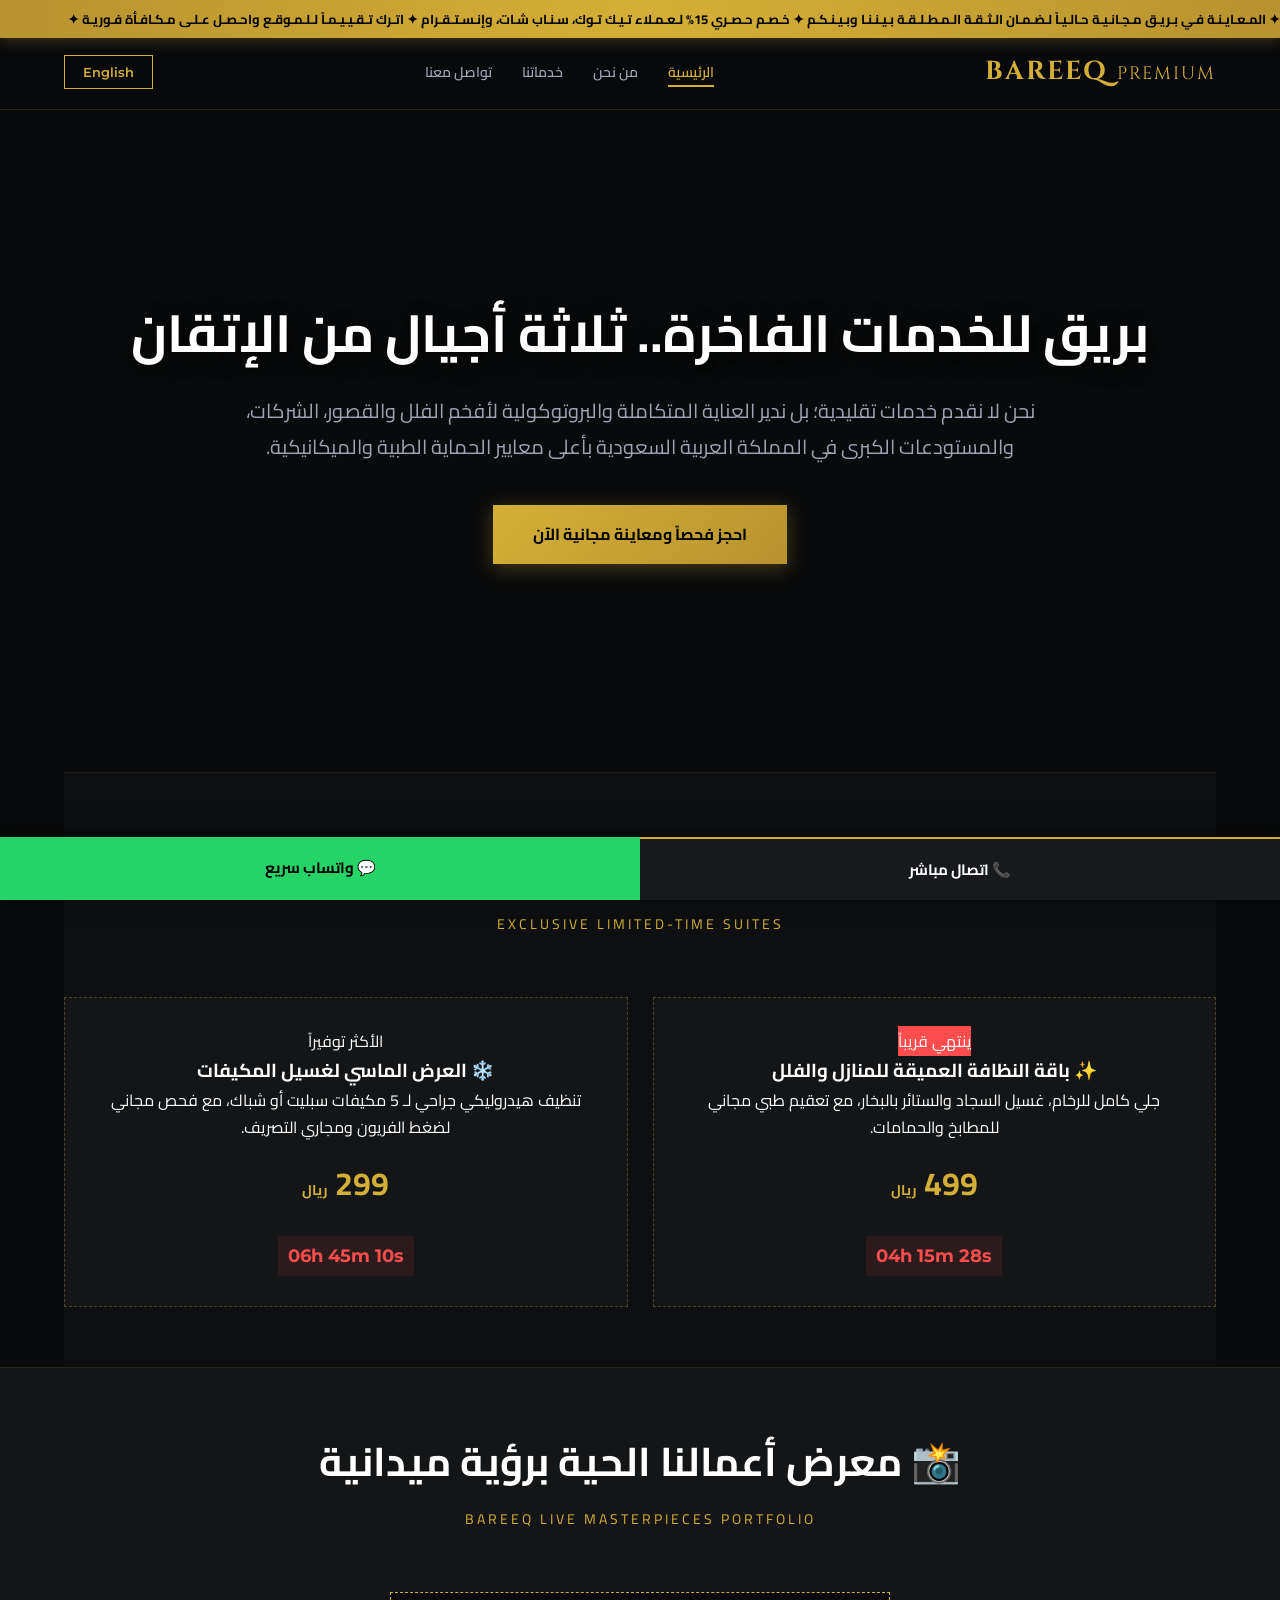
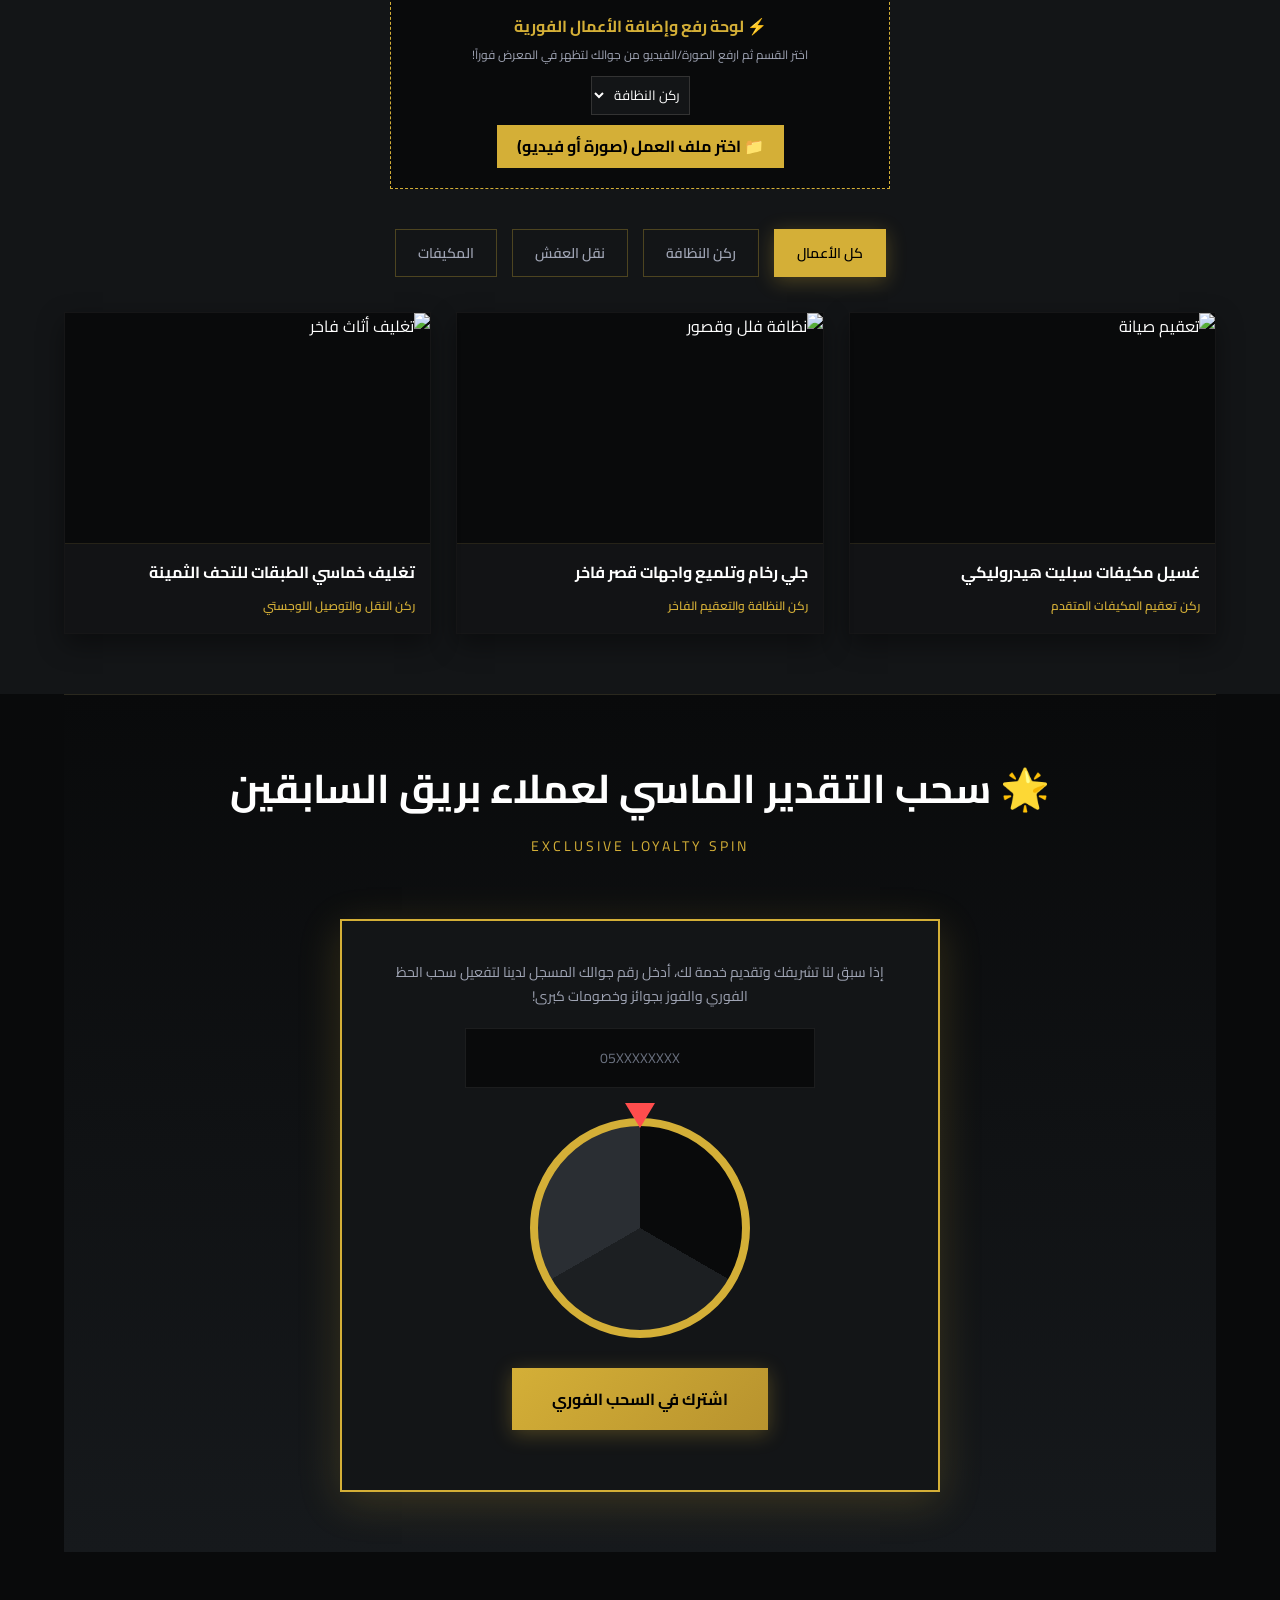
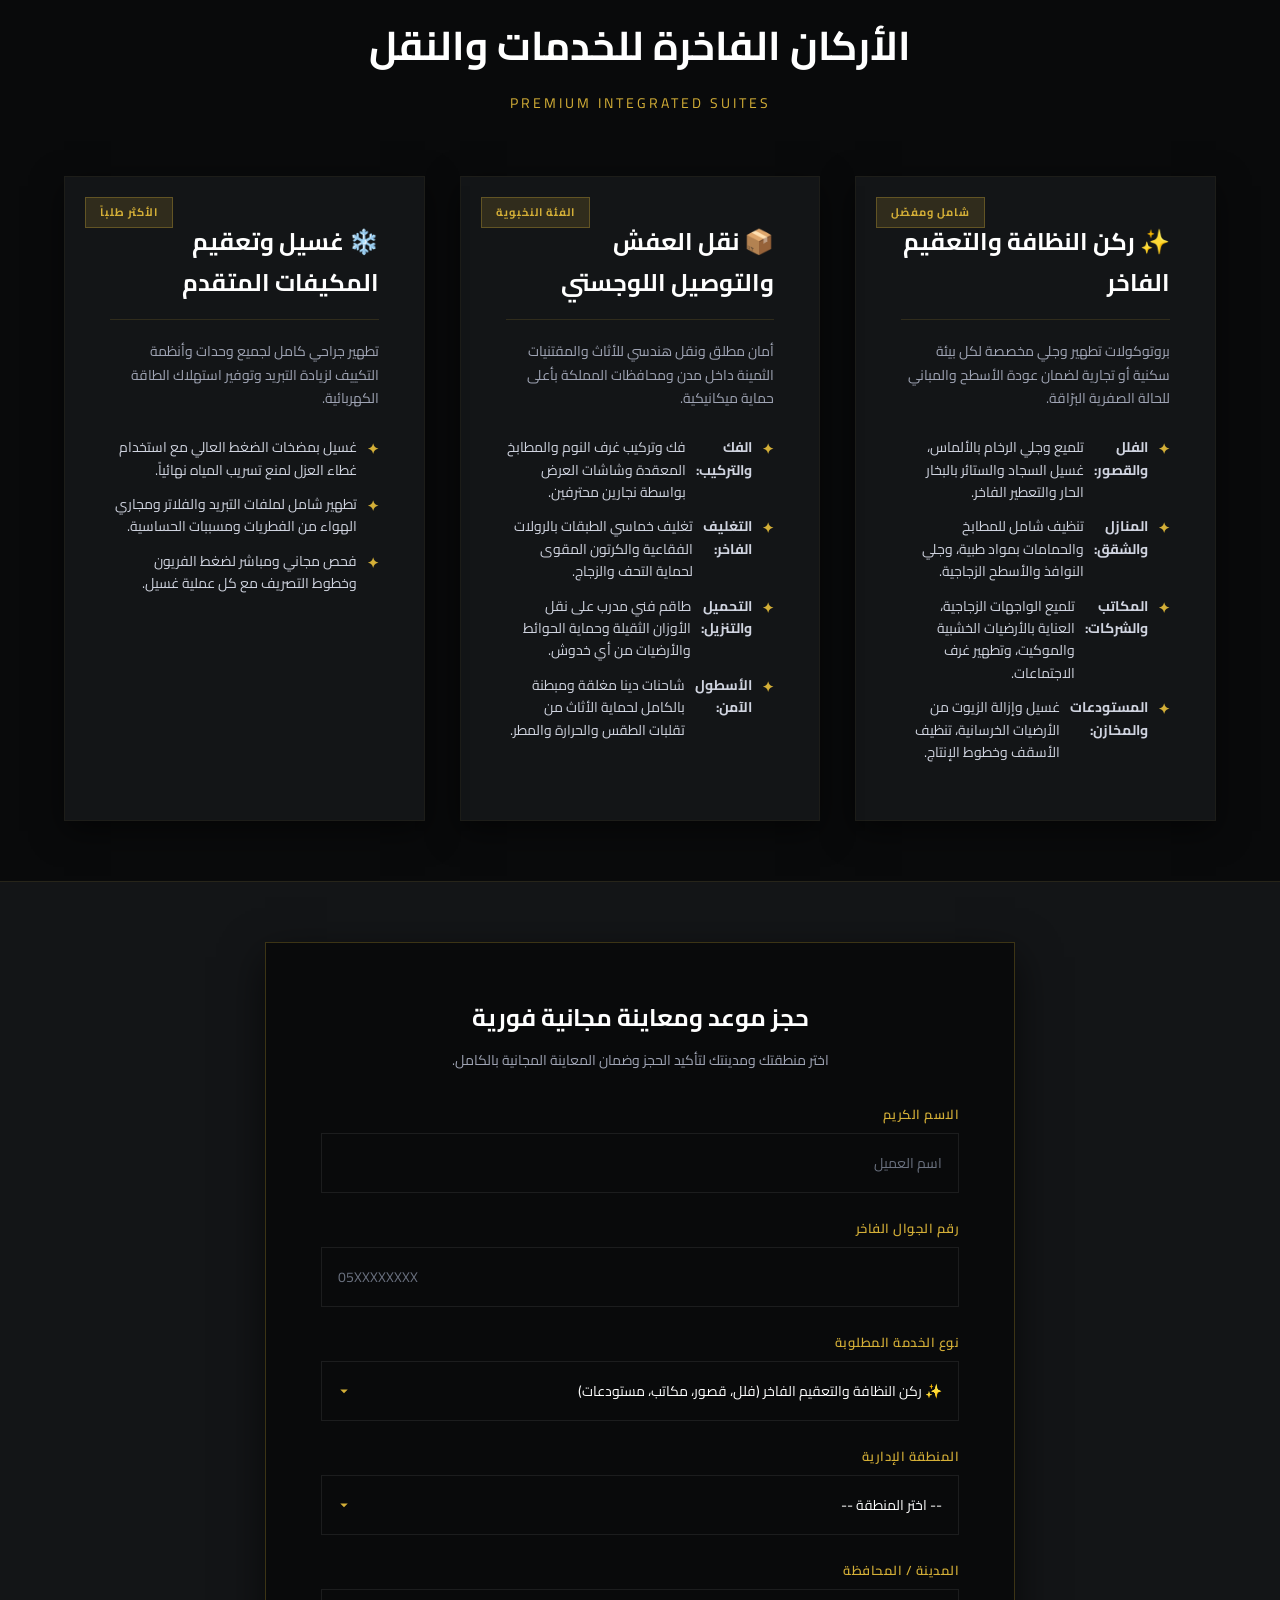
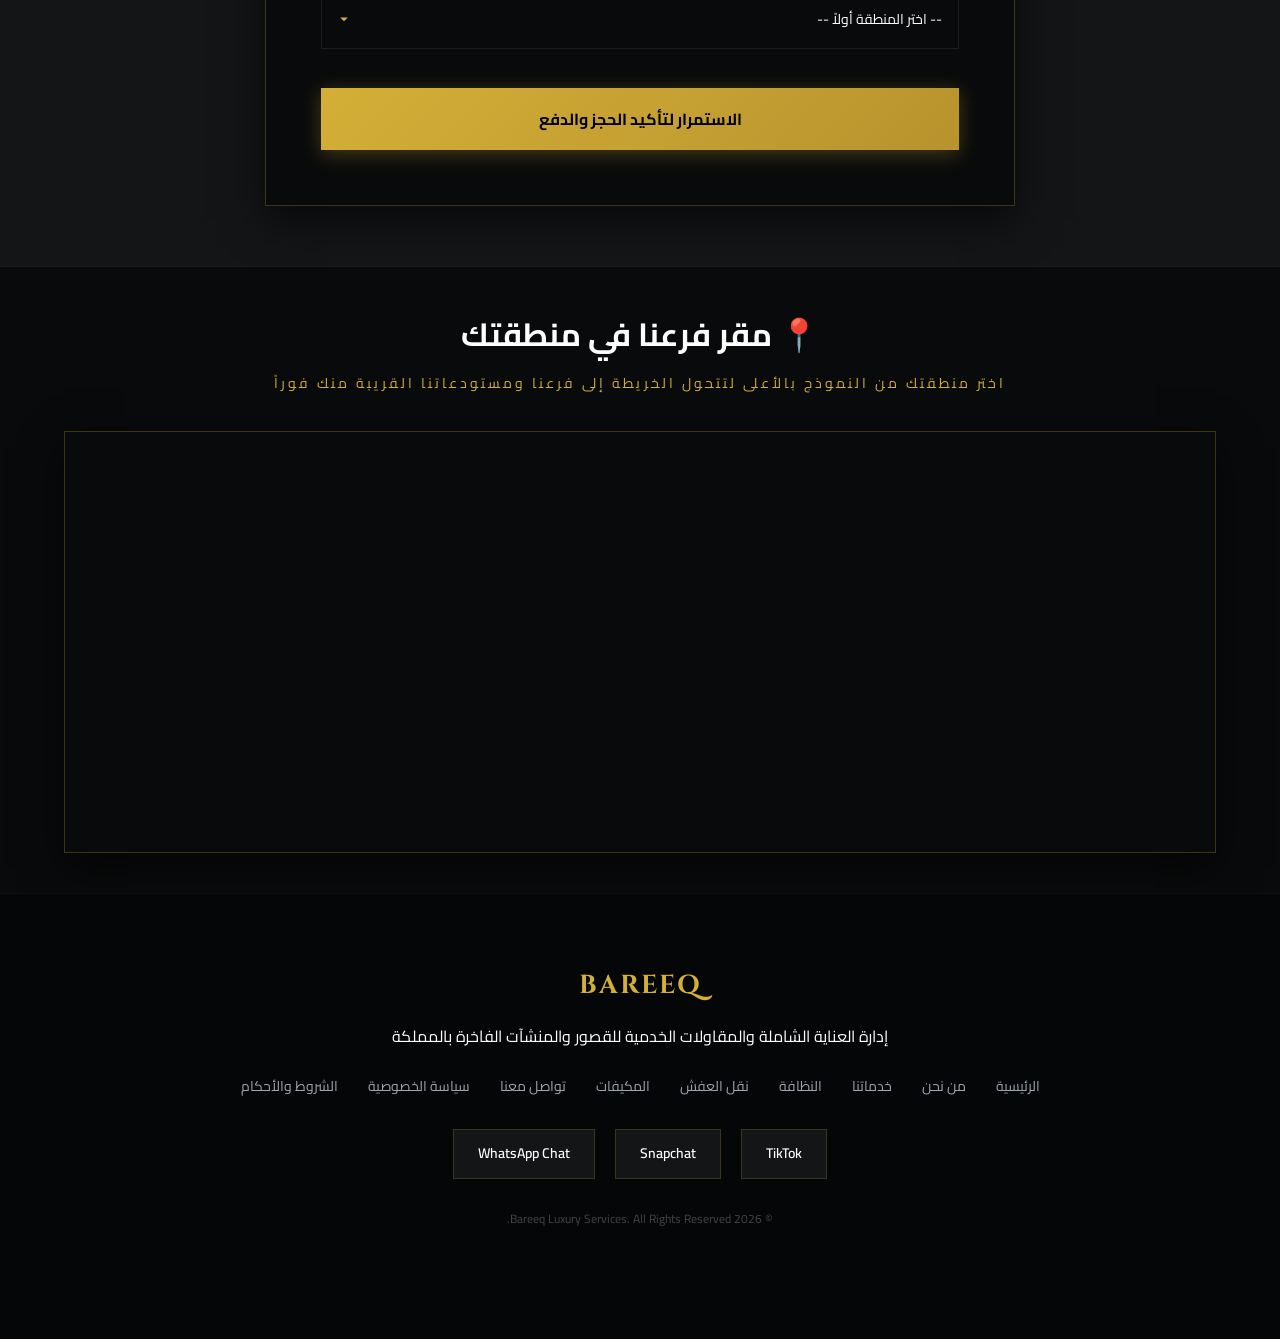
==== commit 9b58022f: "Add files via upload" ====
--- a/doctor/index.html
+++ b/doctor/index.html
@@ -33,7 +33,11 @@
                 </ul>
             </nav>
             <div class="header-controls">
-                <button class="menu-toggle" onclick="toggleMenu()">☰</button>
+                <button class="menu-toggle" onclick="toggleMenu()" id="menuToggle">
+                    <span></span>
+                    <span></span>
+                    <span></span>
+                </button>
                 <button class="lang-btn" onclick="toggleLanguage()" id="langBtn">English</button>
             </div>
         </div>
@@ -330,8 +334,21 @@
         let selectedPayment = 'mada';
 
         function toggleMenu() {
-            document.getElementById('navLinks').classList.toggle('active');
-        }
+            const navLinks = document.getElementById('navLinks');
+            const menuToggle = document.getElementById('menuToggle');
+            navLinks.classList.toggle('active');
+            menuToggle.classList.toggle('active');
+        }
+
+        // Close menu when clicking outside
+        document.addEventListener('click', function(e) {
+            const navLinks = document.getElementById('navLinks');
+            const menuToggle = document.getElementById('menuToggle');
+            if (!e.target.closest('.nav-container') && navLinks.classList.contains('active')) {
+                navLinks.classList.remove('active');
+                menuToggle.classList.remove('active');
+            }
+        });
 
         // روابط خرائط حقيقية ومعتمدة (خرائط موثقة بنظام الحماية HTTPS والرياض مضبوطة على إحداثياتك العزيزية)
         const regionalMaps = {
--- a/doctor/css/styles.css
+++ b/doctor/css/styles.css
@@ -217,48 +217,53 @@
     box-shadow: var(--shadow-gold);
 }
 
-/* --- Navigation --- */
+/* ========================================
+   NAVIGATION
+   ======================================== */
 nav {
-    display: block;
+    display: flex;
+    align-items: center;
 }
 
 .nav-links {
-    display: flex !important;
+    display: flex;
     flex-direction: row;
+    align-items: center;
     gap: 30px;
-    list-style: none !important;
-    margin: 0 !important;
-    padding: 0 !important;
+    list-style: none;
+    margin: 0;
+    padding: 0;
 }
 
 .nav-links li {
-    list-style: none !important;
-    display: inline-block !important;
+    list-style: none;
+    display: inline-block;
 }
 
 .nav-links li::before {
-    display: none !important;
-    content: none !important;
+    display: none;
+    content: none;
 }
 
 .nav-links a {
-    color: var(--gray) !important;
-    text-decoration: none !important;
+    color: var(--gray);
+    text-decoration: none;
     font-size: 14px;
     font-weight: 600;
     position: relative;
-    padding: 5px 0;
-    transition: color var(--transition-fast);
+    padding: 8px 0;
+    transition: color 0.3s ease;
     display: inline-block;
+    line-height: 1;
 }
 
 .nav-links a:hover,
 .nav-links a.active {
-    color: var(--gold) !important;
+    color: var(--gold);
 }
 
 .nav-links a:visited {
-    color: var(--gray) !important;
+    color: var(--gray);
 }
 
 .nav-links a::after {
@@ -269,7 +274,7 @@
     width: 0;
     height: 2px;
     background: var(--gold);
-    transition: width var(--transition-normal);
+    transition: width 0.3s ease;
 }
 
 .nav-links a:hover::after,
@@ -283,19 +288,70 @@
     background: none;
     border: 1px solid var(--gold);
     color: var(--gold);
-    font-size: 20px;
     cursor: pointer;
-    padding: 8px 12px;
+    padding: 8px;
     line-height: 1;
-}
-
-/* RTL specific */
-[dir="rtl"] .nav-container {
-    direction: rtl;
-}
-
-[dir="rtl"] .header-controls {
-    flex-direction: row-reverse;
+    transition: all 0.3s ease;
+    flex-direction: column;
+    align-items: center;
+    justify-content: center;
+    gap: 5px;
+    width: 42px;
+    height: 42px;
+}
+
+.menu-toggle span {
+    display: block;
+    width: 20px;
+    height: 2px;
+    background: var(--gold);
+    transition: all 0.3s ease;
+}
+
+.menu-toggle:hover {
+    background: var(--gold);
+}
+
+.menu-toggle:hover span {
+    background: var(--charcoal);
+}
+
+.menu-toggle.active span:nth-child(1) {
+    transform: rotate(45deg) translate(5px, 5px);
+}
+
+.menu-toggle.active span:nth-child(2) {
+    opacity: 0;
+}
+
+.menu-toggle.active span:nth-child(3) {
+    transform: rotate(-45deg) translate(5px, -5px);
+}
+
+.menu-toggle.active {
+    background: var(--gold);
+}
+
+.menu-toggle.active span {
+    background: var(--charcoal);
+}
+
+/* Mobile Menu Overlay */
+.nav-overlay {
+    display: none;
+    position: fixed;
+    top: 0;
+    left: 0;
+    width: 100%;
+    height: 100%;
+    background: rgba(0,0,0,0.5);
+    z-index: 998;
+    opacity: 0;
+    transition: opacity 0.3s ease;
+}
+
+.nav-overlay.active {
+    opacity: 1;
 }
 
 /* ========================================
@@ -1297,35 +1353,189 @@
         font-size: 32px;
     }
 
-    /* Navigation Mobile */
+    /* ========================================
+       NAVIGATION - TABLET
+       ======================================== */
+    .nav-links {
+        gap: 20px;
+    }
+
+    .nav-links a {
+        font-size: 13px;
+    }
+
+    .logo {
+        font-size: 22px;
+    }
+}
+
+/* ========================================
+   MOBILE NAVIGATION
+   ======================================== */
+@media (max-width: 768px) {
+    .nav-container {
+        position: relative;
+    }
+
+    nav {
+        position: static;
+    }
+
     .nav-links {
         display: none;
         flex-direction: column;
         position: absolute;
         top: 100%;
         left: 0;
+        right: 0;
         width: 100%;
         background: var(--charcoal);
-        padding: 20px;
-        border-top: 1px solid rgba(212,175,55,0.1);
+        padding: 0;
+        margin: 0;
+        border-top: 1px solid rgba(212,175,55,0.15);
+        box-shadow: 0 10px 30px rgba(0,0,0,0.5);
         gap: 0;
+        z-index: 999;
     }
 
     .nav-links.active {
         display: flex;
+        animation: slideDown 0.3s ease;
+    }
+
+    @keyframes slideDown {
+        from {
+            opacity: 0;
+            transform: translateY(-10px);
+        }
+        to {
+            opacity: 1;
+            transform: translateY(0);
+        }
     }
 
     .nav-links li {
-        padding: 12px 0;
+        display: block;
+        width: 100%;
+    }
+
+    .nav-links li::before {
+        display: none !important;
+        content: none !important;
+    }
+
+    .nav-links li a {
+        display: block;
+        padding: 16px 20px;
+        font-size: 16px;
         border-bottom: 1px solid rgba(255,255,255,0.05);
-    }
-
-    .nav-links a {
-        font-size: 16px;
+        color: var(--gray);
+    }
+
+    .nav-links li:last-child a {
+        border-bottom: none;
+    }
+
+    .nav-links li a:hover,
+    .nav-links li a.active {
+        background: rgba(212,175,55,0.1);
+        color: var(--gold);
+    }
+
+    .nav-links li a::after {
+        display: none;
     }
 
     .menu-toggle {
-        display: block;
+        display: flex;
+    }
+
+    /* Header Mobile */
+    .header-controls {
+        flex-direction: row-reverse;
+        gap: 10px;
+    }
+
+    .lang-btn {
+        padding: 8px 12px;
+        font-size: 12px;
+    }
+
+    .logo {
+        font-size: 20px;
+    }
+
+    .logo span {
+        font-size: 14px;
+    }
+
+    /* Hero Mobile */
+    .hero {
+        padding: 180px 0 100px 0;
+    }
+
+    .hero h1,
+    .page-header h1 {
+        font-size: 28px;
+        line-height: 1.4;
+    }
+
+    .hero p {
+        font-size: 15px;
+        padding: 0 15px;
+    }
+
+    .page-header {
+        padding: 160px 0 60px 0;
+    }
+
+    /* Section Headers Mobile */
+    .section-header h2 {
+        font-size: 24px;
+    }
+
+    .section-header p {
+        font-size: 12px;
+        letter-spacing: 2px;
+    }
+
+    /* Grids Mobile */
+    .services-grid {
+        grid-template-columns: 1fr;
+        gap: 20px;
+    }
+
+    .about-content,
+    .service-detail,
+    .contact-grid {
+        grid-template-columns: 1fr;
+        gap: 40px;
+    }
+
+    .stats-grid {
+        grid-template-columns: repeat(2, 1fr);
+        gap: 15px;
+    }
+
+    .stat-box {
+        padding: 25px 15px;
+    }
+
+    .stat-box h3 {
+        font-size: 28px;
+    }
+
+    .stat-box p {
+        font-size: 12px;
+    }
+
+    /* Cards Mobile */
+    .card {
+        padding: 30px 20px;
+    }
+
+    .card h3 {
+        font-size: 20px;
     }
 
     /* Forms Mobile */
@@ -1359,14 +1569,19 @@
     }
 
     .footer-links {
-        gap: 15px;
+        gap: 12px;
+        padding: 0 10px;
     }
 
     .footer-links a {
-        font-size: 13px;
+        font-size: 12px;
     }
 
     /* Sticky Bar Mobile */
+    .sticky-bar {
+        box-shadow: 0 -2px 15px rgba(0,0,0,0.5);
+    }
+
     .sticky-btn {
         font-size: 13px;
         padding: 15px 10px;
@@ -1376,7 +1591,7 @@
 /* Small Mobile */
 @media (max-width: 480px) {
     .hero h1 {
-        font-size: 26px;
+        font-size: 24px;
     }
 
     .hero p {
@@ -1389,15 +1604,15 @@
     }
 
     .section-header h2 {
-        font-size: 24px;
+        font-size: 22px;
     }
 
     .card {
-        padding: 30px 20px;
+        padding: 25px 18px;
     }
 
     .card h3 {
-        font-size: 20px;
+        font-size: 18px;
     }
 
     .stats-grid {
@@ -1405,15 +1620,64 @@
     }
 
     .stat-box {
-        padding: 20px 15px;
+        padding: 20px 12px;
     }
 
     .stat-box h3 {
-        font-size: 28px;
+        font-size: 24px;
     }
 
     .stat-box p {
+        font-size: 11px;
+    }
+
+    /* Mobile Nav Small */
+    .nav-links li a {
+        padding: 14px 18px;
+        font-size: 15px;
+    }
+
+    .logo {
+        font-size: 18px;
+    }
+
+    .logo span {
         font-size: 12px;
+    }
+
+    .menu-toggle {
+        width: 38px;
+        height: 38px;
+    }
+
+    .menu-toggle span {
+        width: 18px;
+    }
+
+    .lang-btn {
+        padding: 6px 10px;
+        font-size: 11px;
+    }
+
+    /* Footer Small */
+    .footer-links {
+        gap: 8px;
+    }
+
+    .footer-links a {
+        font-size: 11px;
+        padding: 6px 8px;
+    }
+
+    .footer-socials a {
+        padding: 10px 16px;
+        font-size: 12px;
+    }
+
+    /* Sticky Bar Small */
+    .sticky-btn {
+        font-size: 12px;
+        padding: 14px 8px;
     }
 }
 
